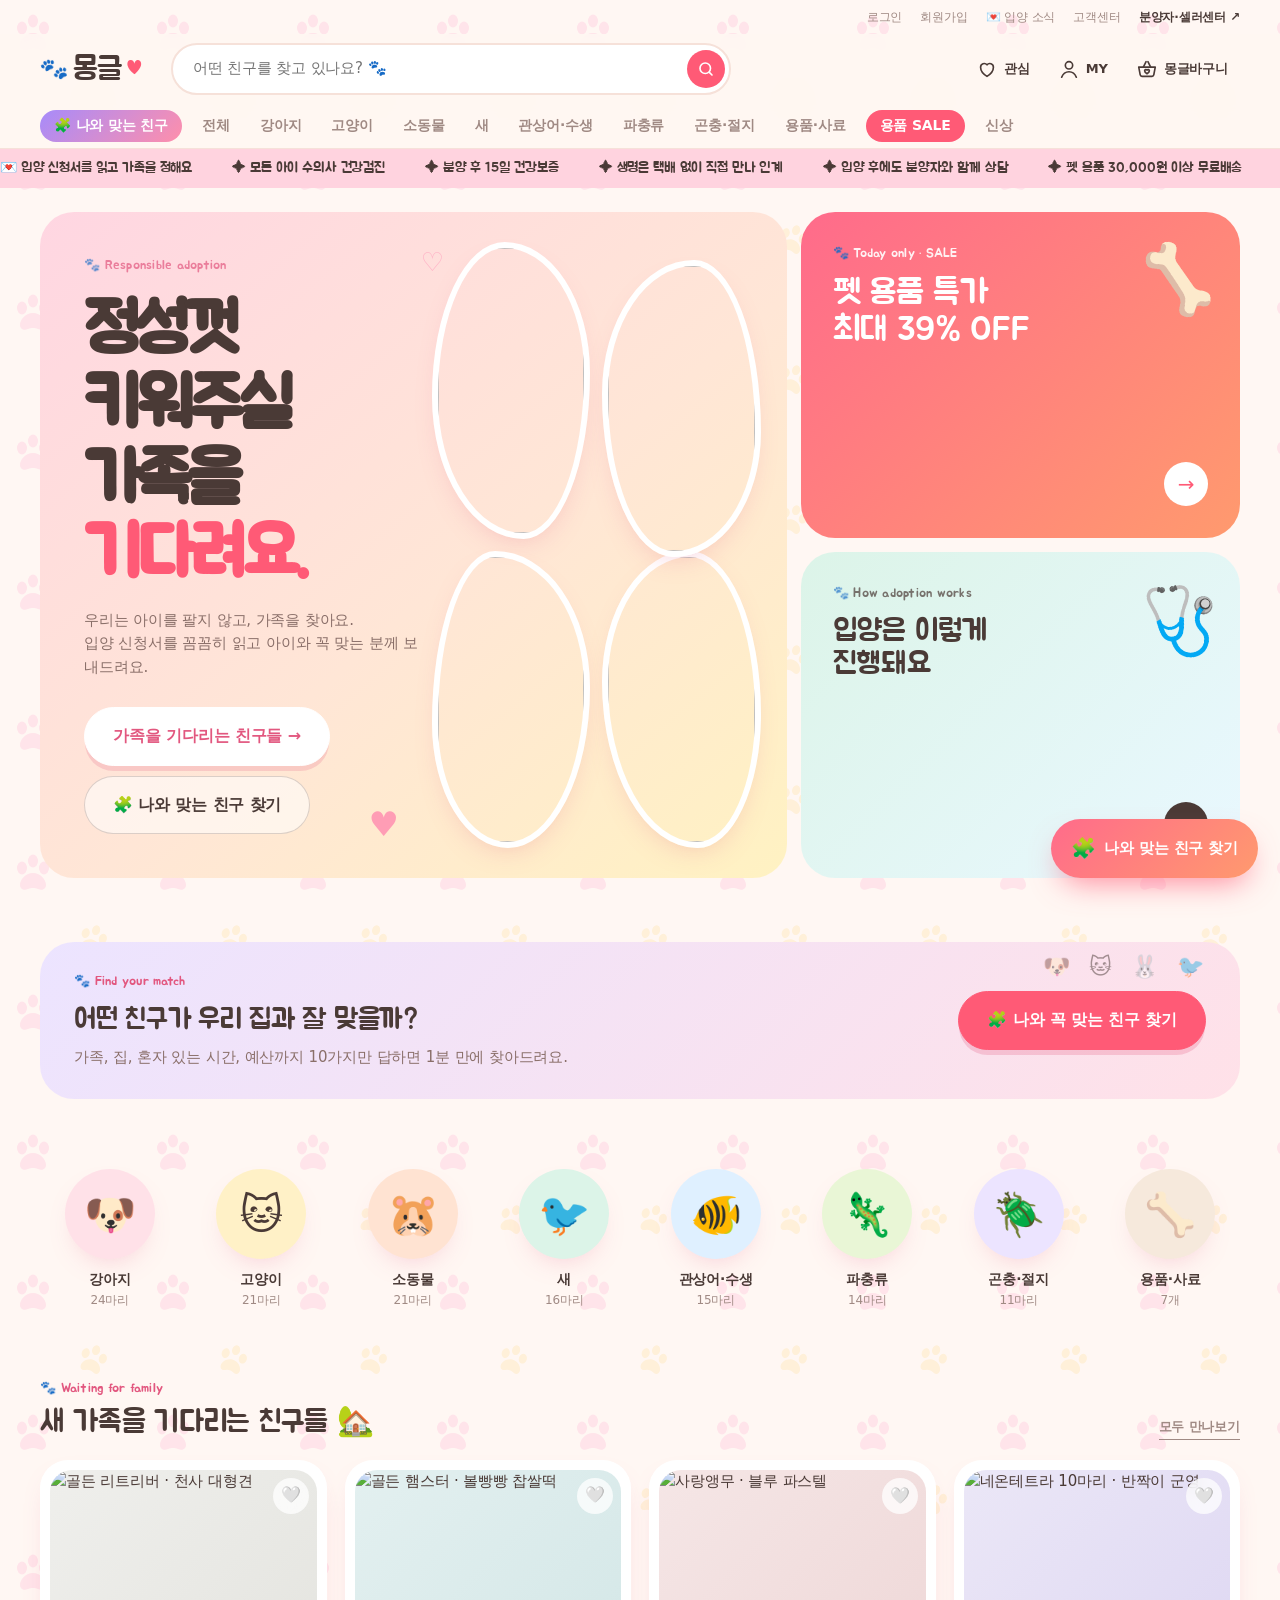
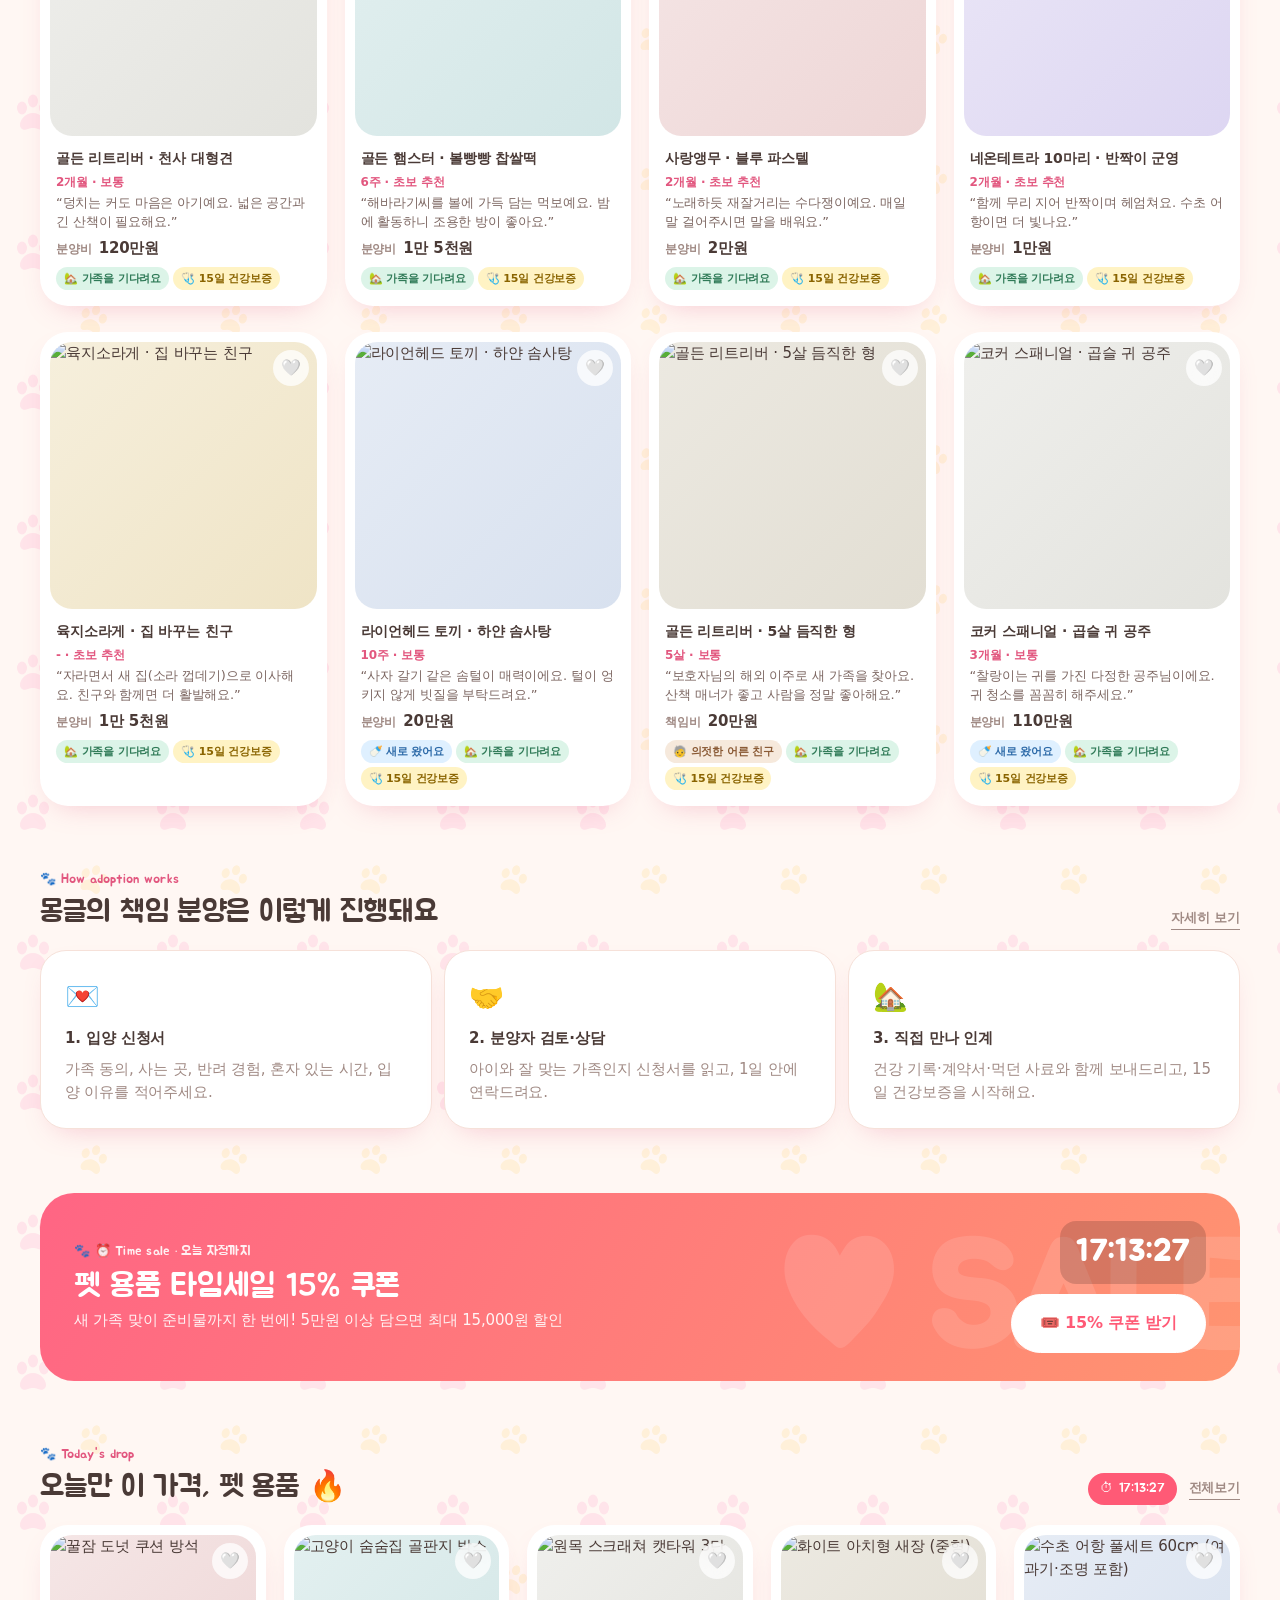
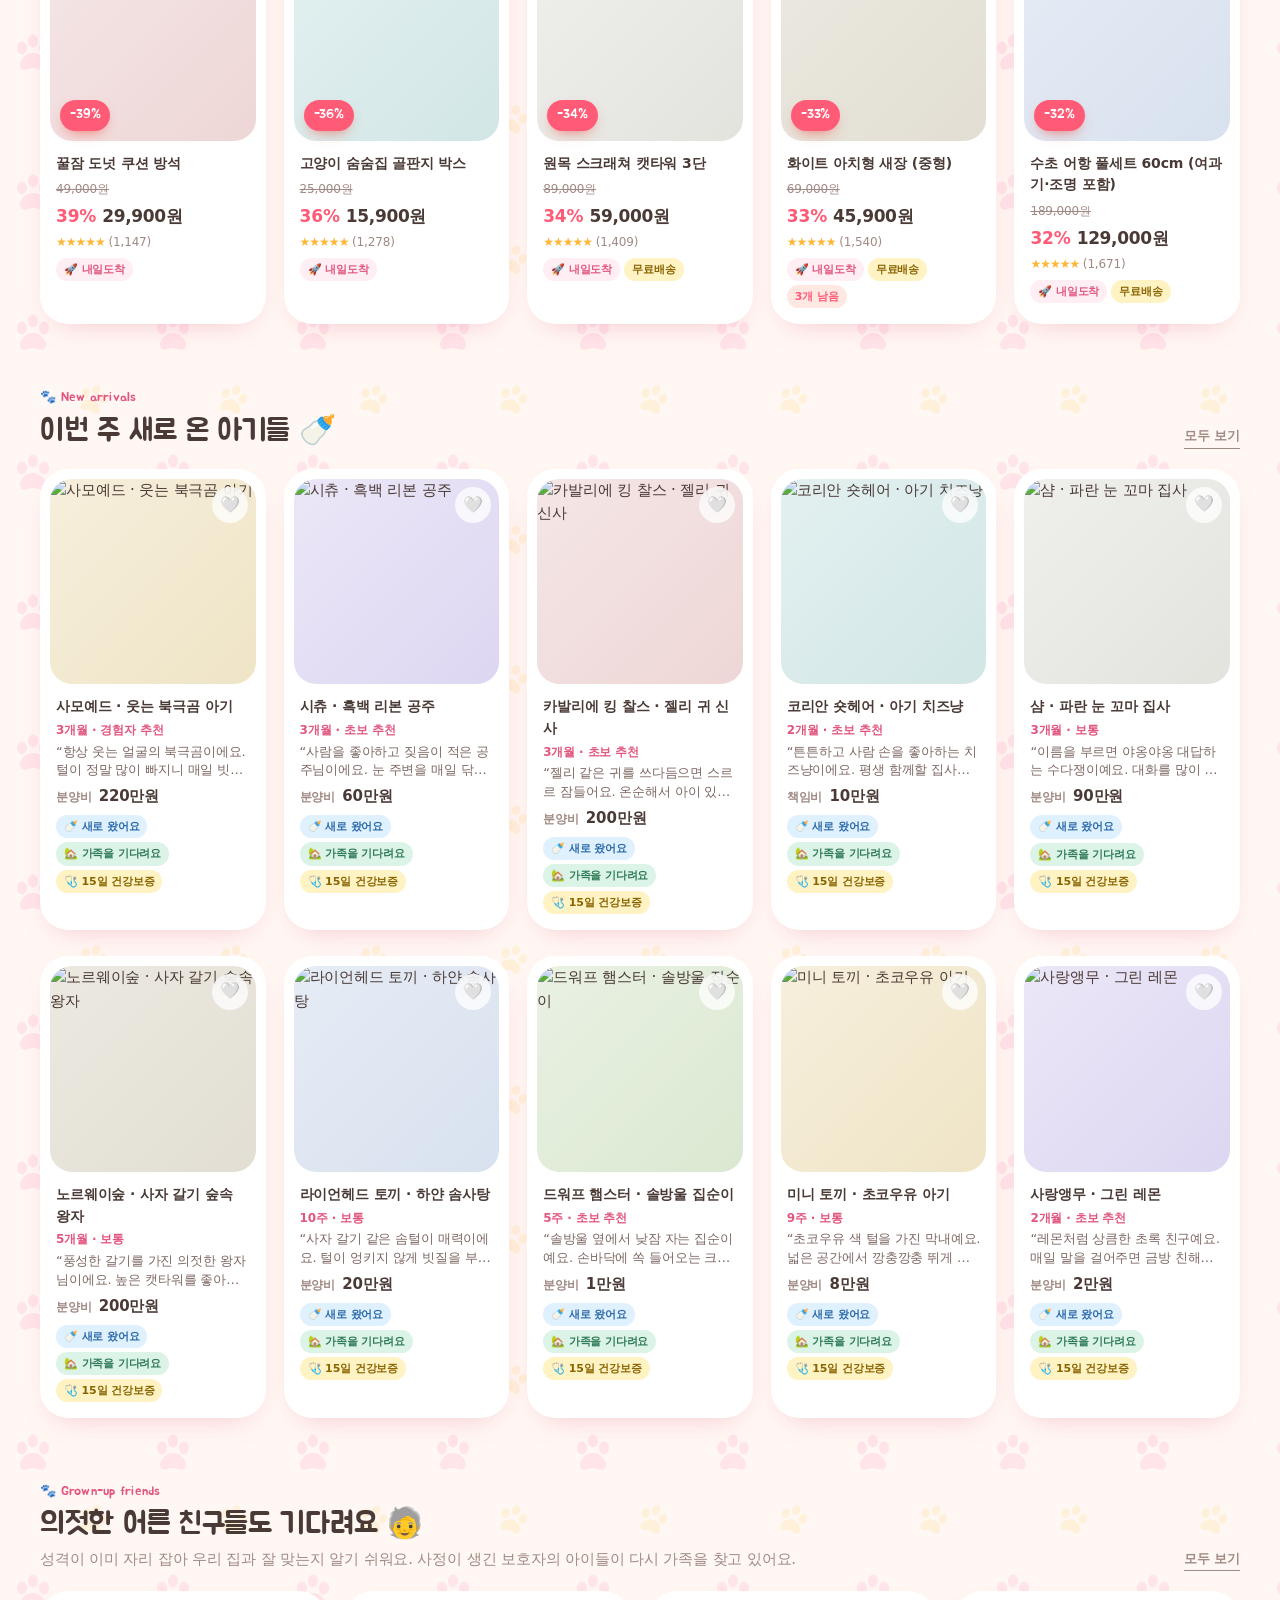
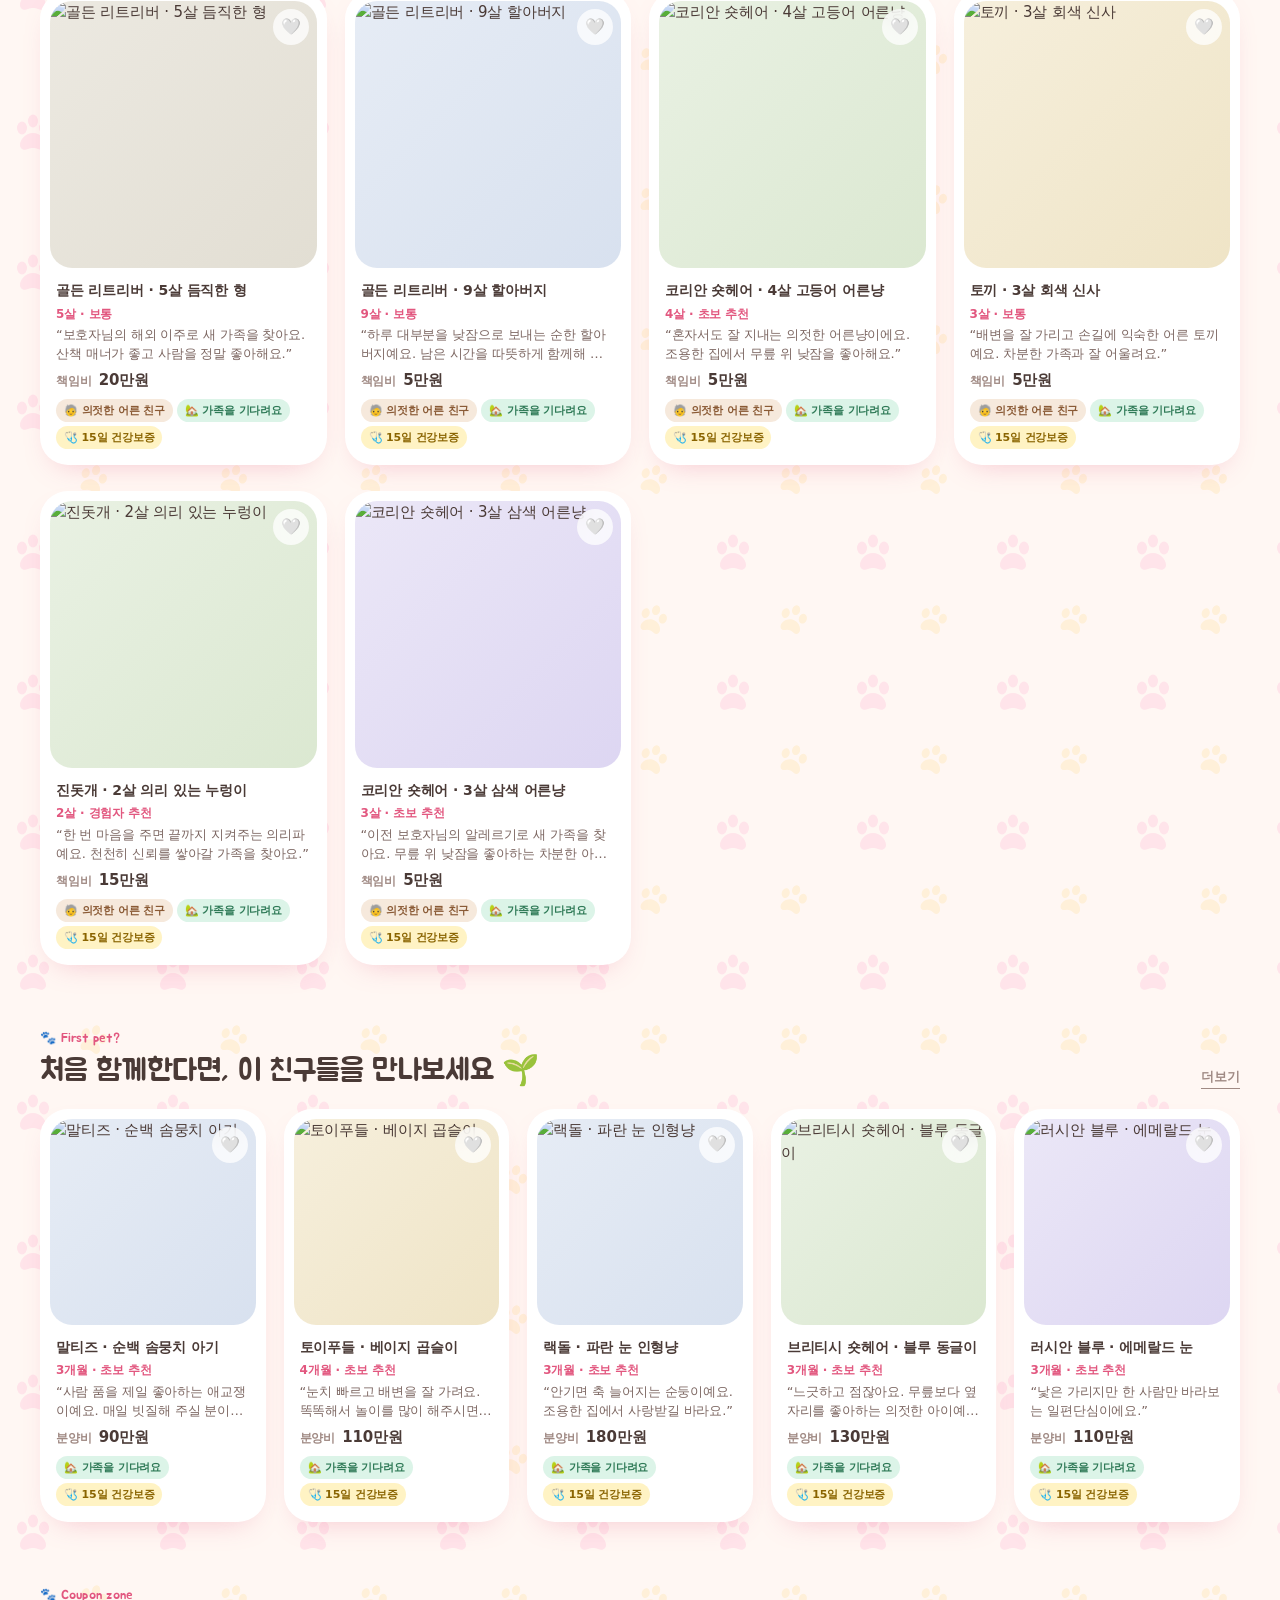
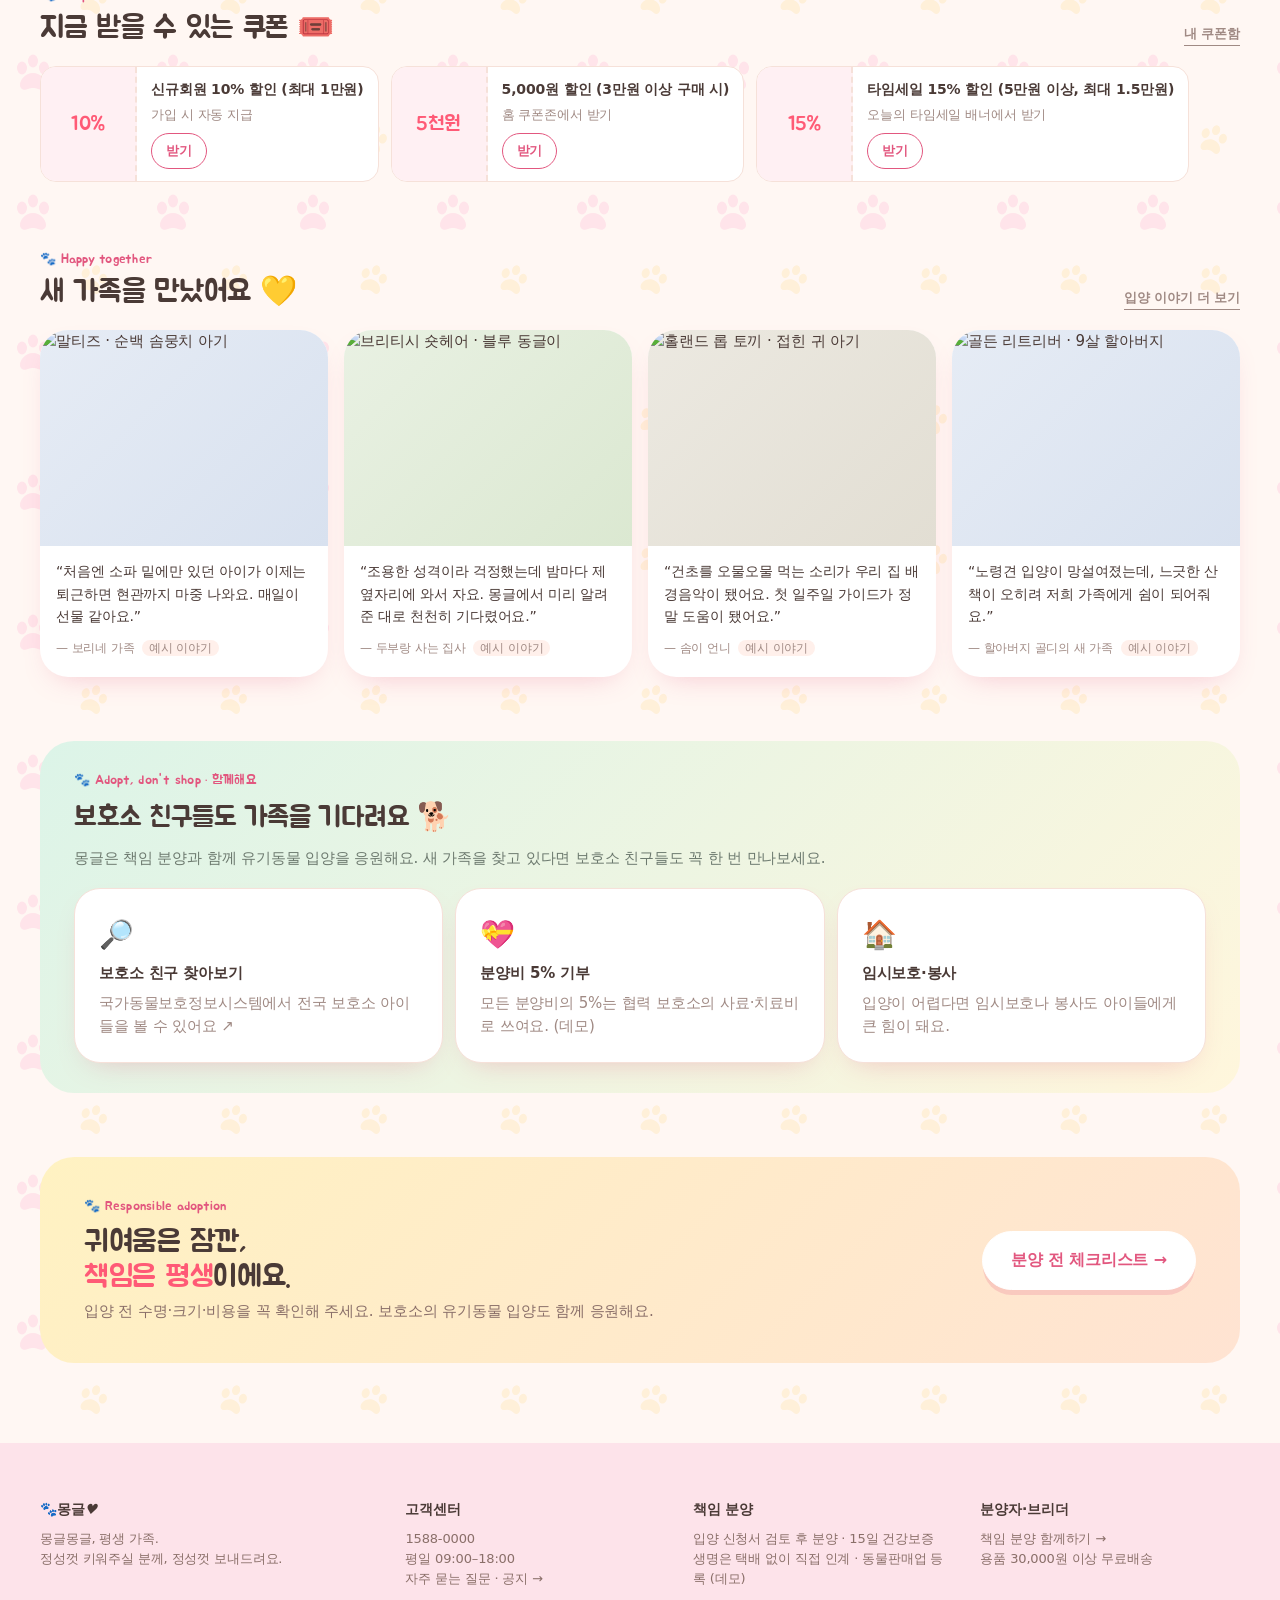
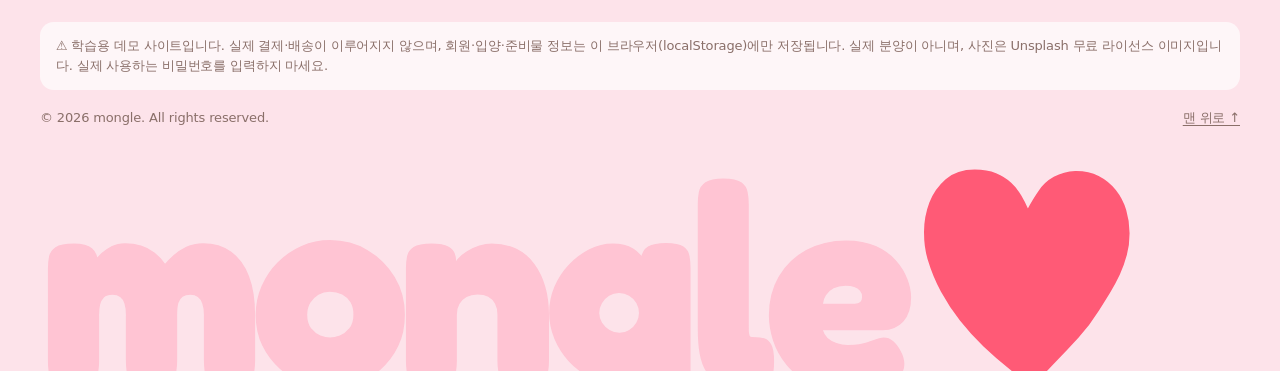
==== index.html @ 53e582a4 "Reprice all pets within realistic market ranges and explain fees - Set every pet's fee inside a typi" ====
<!doctype html>
<html lang="ko">
<head>
  <meta charset="utf-8">
  <meta name="viewport" content="width=device-width, initial-scale=1">
  <title>몽글 — 몽글몽글, 평생 가족</title>
  <meta name="description" content="몽글 — 정성껏 키워주실 가족을 찾는 책임 분양. 건강검진·15일 건강보증, 직접 만나 인계해요.">
  <meta name="theme-color" content="#fff7f3">
  <meta property="og:title" content="몽글 — 몽글몽글, 평생 가족">
  <meta property="og:description" content="건강하게 만나고, 끝까지 책임지는 반려동물 샵.">
  <meta property="og:type" content="website">
  <link rel="icon" href="data:image/svg+xml,%3Csvg xmlns='http://www.w3.org/2000/svg' viewBox='0 0 64 64'%3E%3Crect width='64' height='64' rx='20' fill='%23ffd3df'/%3E%3Cg fill='%23ff5a76'%3E%3Cellipse cx='21' cy='24' rx='5' ry='6.5'/%3E%3Cellipse cx='32' cy='18' rx='5' ry='6.5'/%3E%3Cellipse cx='43' cy='24' rx='5' ry='6.5'/%3E%3Cpath d='M32 30c-9 0-14 8-14 13 0 5 5 6 9 4 2-1 3-1 5-1s3 0 5 1c4 2 9 1 9-4 0-5-5-13-14-13z'/%3E%3C/g%3E%3C/svg%3E">
  <link rel="preconnect" href="https://cdn.jsdelivr.net" crossorigin>
  <link rel="stylesheet" href="https://cdn.jsdelivr.net/gh/orioncactus/pretendard@v1.3.9/dist/web/variable/pretendardvariable-dynamic-subset.min.css">
  <link rel="preconnect" href="https://fonts.googleapis.com">
  <link rel="preconnect" href="https://fonts.gstatic.com" crossorigin>
  <link rel="stylesheet" href="https://fonts.googleapis.com/css2?family=Fredoka:wght@500;600;700&family=Jua&display=swap">
  <link rel="stylesheet" href="css/style.css?v=23">
</head>
<body>
  <div id="header"></div>
  <main class="container" id="app"></main>
  <div id="footer"></div>
  <script src="js/data.js?v=23"></script>
  <script src="js/store.js?v=23"></script>
  <script src="js/auth.js?v=23"></script>
  <script src="js/layout.js?v=23"></script>
  <script src="js/pages/home.js?v=23"></script>
</body>
</html>
---- css/style.css ----
/* =========================================================
   몽글 — 몽글몽글, 평생 가족
   ========================================================= */
:root {
  --bg: #f6f4ef;
  --surface: #ffffff;
  --surface-2: #eeede8;
  --text: #1f2723;
  --muted: #7a807c;
  --line: #e4e2dc;
  --primary: #1f2723;
  --primary-dark: #2f5a43;
  --primary-soft: #eaf2ec;
  --sage: #cfe3d3;
  --lilac: #e3dcff;
  --hot: #f23d2e;
  --hot-soft: #fff0ec;
  --forest: #2f5a43;
  --accent: #2f5bff;
  --danger: #e5383b;
  --success: #12a150;
  --star: #1f2723;
  --radius: 20px;
  --shadow: 0 1px 2px rgba(0, 0, 0, .04);
  --shadow-lg: 0 24px 60px -20px rgba(0, 0, 0, .25);
  --font: "Pretendard Variable", Pretendard, -apple-system, BlinkMacSystemFont, "Apple SD Gothic Neo", "Malgun Gothic", system-ui, sans-serif;
  --display: "Unbounded", "Pretendard Variable", Pretendard, sans-serif;
  --ease: cubic-bezier(.2, .8, .2, 1);
}

* { box-sizing: border-box; }
html, body { margin: 0; padding: 0; }
html { scroll-behavior: smooth; }
body {
  font-family: var(--font);
  color: var(--text);
  background: var(--bg);
  font-size: 15px;
  line-height: 1.55;
  letter-spacing: -0.01em;
  -webkit-font-smoothing: antialiased;
  overflow-x: clip;
}
::selection { background: var(--sage); color: #000; }
a { color: inherit; text-decoration: none; }
button, input, select, textarea { font: inherit; color: inherit; letter-spacing: inherit; }
button { cursor: pointer; }
img { max-width: 100%; display: block; }
:focus-visible { outline: 2px solid var(--text); outline-offset: 3px; border-radius: 6px; }

.container { max-width: 1240px; margin: 0 auto; padding: 0 20px; }
main.container { padding-top: 24px; padding-bottom: 80px; min-height: 60vh; }
.hidden { display: none !important; }
.muted { color: var(--muted); }
.center { text-align: center; }
.skip { position: absolute; left: -999px; top: 0; background: var(--text); color: #fff; padding: 8px 14px; z-index: 999; border-radius: 0 0 10px 0; }
.skip:focus { left: 0; }
.eyebrow { font-family: var(--display); font-size: 11px; font-weight: 600; letter-spacing: .12em; text-transform: uppercase; color: var(--muted); }

/* ---------------- Topbar & Header ---------------- */
.topbar { font-size: 12px; color: var(--muted); }
.topbar .container { display: flex; justify-content: flex-end; gap: 18px; height: 34px; align-items: center; overflow-x: auto; scrollbar-width: none; white-space: nowrap; }
.topbar .container::-webkit-scrollbar { display: none; }
.topbar a:hover, .topbar button:hover { color: var(--text); }
.topbar button { background: none; border: 0; padding: 0; font-size: 12px; color: inherit; }
.topbar strong { color: var(--text); }
.seller-link { color: var(--text) !important; font-weight: 700; }

.header {
  position: sticky; top: 0; z-index: 50;
  background: rgba(245, 244, 240, .78);
  backdrop-filter: saturate(180%) blur(18px); -webkit-backdrop-filter: saturate(180%) blur(18px);
  border-bottom: 1px solid rgba(0, 0, 0, .06);
}
.header-main { display: flex; align-items: center; gap: 28px; height: 70px; }
.logo { font-family: var(--display); font-size: 26px; font-weight: 800; letter-spacing: -0.04em; white-space: nowrap; line-height: 1; }
.logo i { font-style: normal; color: var(--hot); }
.search { flex: 1; max-width: 560px; display: flex; align-items: center; background: var(--surface); border: 1px solid var(--line); border-radius: 999px; position: relative; transition: border-color .2s, box-shadow .2s; }
.search:focus-within { border-color: var(--text); box-shadow: 0 0 0 4px rgba(0, 0, 0, .05); }
.search input { flex: 1; border: 0; padding: 12px 20px; outline: none; min-width: 0; background: transparent; }
.search input::-webkit-search-cancel-button { display: none; }
.search button[type=submit] { border: 0; background: var(--text); color: #fff; width: 38px; height: 38px; border-radius: 50%; margin-right: 4px; display: flex; align-items: center; justify-content: center; flex-shrink: 0; transition: transform .2s var(--ease), background .2s; }
.search button[type=submit]:hover { background: var(--sage); color: #000; transform: rotate(-12deg); }
.header-icons { display: flex; gap: 4px; margin-left: auto; }
.header-icons a { display: flex; align-items: center; gap: 6px; font-size: 13px; font-weight: 600; position: relative; padding: 9px 12px; border-radius: 999px; transition: background .2s; }
.header-icons a:hover { background: var(--surface-2); }
.header-icons svg { width: 22px; height: 22px; }
.badge-count {
  position: absolute; top: 2px; left: 26px; background: var(--sage); color: #000;
  font-size: 10px; font-weight: 800; border-radius: 999px; min-width: 18px; height: 18px;
  display: flex; align-items: center; justify-content: center; padding: 0 5px; border: 2px solid var(--bg);
}
.catnav .container { display: flex; gap: 2px; overflow-x: auto; scrollbar-width: none; }
.catnav .container::-webkit-scrollbar { display: none; }
.catnav a { padding: 11px 14px; white-space: nowrap; font-weight: 600; font-size: 14px; color: var(--muted); position: relative; transition: color .2s; }
.catnav a::after { content: ''; position: absolute; left: 14px; right: 14px; bottom: 0; height: 2px; background: var(--text); transform: scaleX(0); transition: transform .25s var(--ease); }
.catnav a:hover, .catnav a.active { color: var(--text); }
.catnav a.active::after, .catnav a:hover::after { transform: scaleX(1); }
.catnav a.hot { color: #fff; background: var(--hot); border-radius: 999px; margin: 6px 4px; padding: 5px 14px; }
.catnav a.hot::after { display: none; }
.catnav a.hot:hover, .catnav a.hot.active { color: #fff; background: #d42f21; }

/* 검색 자동완성 */
.suggest { position: absolute; top: calc(100% + 8px); left: 0; right: 0; background: var(--surface); border: 1px solid var(--line); border-radius: 18px; box-shadow: var(--shadow-lg); z-index: 60; padding: 8px; max-height: 380px; overflow-y: auto; }
.suggest-head { display: flex; justify-content: space-between; padding: 6px 12px; font-size: 12px; color: var(--muted); }
.suggest-head button, .suggest-item button { border: 0; background: none; color: var(--muted); font-size: 12px; padding: 0 4px; }
.suggest-item { display: flex; justify-content: space-between; align-items: center; padding: 10px 12px; font-size: 14px; cursor: pointer; gap: 10px; border-radius: 10px; }
.suggest-item:hover, .suggest-item.active { background: var(--surface-2); }
.suggest-item b { background: var(--sage); font-weight: 700; }

/* ---------------- Marquee ---------------- */
.marquee { background: #1f2723; color: var(--sage); overflow: hidden; white-space: nowrap; font-family: var(--display); font-size: 12px; font-weight: 600; letter-spacing: .04em; padding: 9px 0; }
.marquee-track { display: inline-flex; gap: 40px; padding-right: 40px; animation: marquee 32s linear infinite; }
.marquee:hover .marquee-track { animation-play-state: paused; }
@keyframes marquee { to { transform: translateX(-50%); } }

/* ---------------- Footer ---------------- */
.footer { background: #1f2723; color: #a3a19b; padding: 56px 0 0; font-size: 13px; overflow: hidden; }
.footer strong { color: #fff; font-size: 14px; display: block; margin-bottom: 8px; }
.footer a:hover { color: var(--sage); }
.footer-cols { display: grid; grid-template-columns: 1.3fr 1fr 1fr 1fr; gap: 28px; }
.footer .notice { margin-top: 32px; padding: 14px 16px; background: #18201c; border-radius: 14px; color: #8c918d; }
.footer-bottom { display: flex; justify-content: space-between; margin-top: 18px; gap: 10px; flex-wrap: wrap; }
.footer .link-btn { color: #a3a19b; }
.wordmark { font-family: var(--display); font-weight: 800; font-size: clamp(90px, 22vw, 300px); line-height: .8; letter-spacing: -0.06em; color: #2a3430; margin: 40px 0 -0.08em; user-select: none; white-space: nowrap; }
.wordmark i { font-style: normal; color: var(--sage); }

/* ---------------- Buttons & forms ---------------- */
.btn {
  display: inline-flex; align-items: center; justify-content: center; gap: 6px;
  padding: 11px 22px; border-radius: 999px; border: 1px solid var(--line); background: var(--surface);
  font-weight: 700; transition: background .2s, border-color .2s, color .2s, transform .15s var(--ease); white-space: nowrap;
}
.btn:hover { border-color: var(--text); }
.btn:active { transform: scale(.97); }
.btn-primary { background: var(--text); border-color: var(--text); color: #fff; }
.btn-primary:hover { background: var(--forest); border-color: var(--forest); color: #fff; }
.btn-outline { border-color: var(--text); color: var(--text); background: transparent; }
.btn-outline:hover { background: var(--text); color: #fff; }
.btn-sage { background: var(--sage); border-color: var(--sage); color: #000; }
.btn-sage:hover { background: #fff; border-color: #fff; }
.btn-lg { padding: 16px 28px; font-size: 16px; }
.btn-sm { padding: 7px 14px; font-size: 13px; }
.btn-block { width: 100%; }
.btn:disabled { opacity: .35; cursor: not-allowed; transform: none; }
.btn-primary:disabled:hover { background: var(--text); color: #fff; border-color: var(--text); }

.field { margin-bottom: 16px; }
.field label { display: block; font-weight: 600; font-size: 13px; margin-bottom: 7px; }
.input, .select, textarea.input {
  width: 100%; padding: 13px 16px; border: 1px solid var(--line); border-radius: 14px; background: var(--surface); outline: none; transition: border-color .2s, box-shadow .2s;
}
.input:focus, .select:focus { border-color: var(--text); box-shadow: 0 0 0 4px rgba(0, 0, 0, .05); }
.input.invalid { border-color: var(--danger); }
.select { appearance: none; background-image: url("data:image/svg+xml,%3Csvg xmlns='http://www.w3.org/2000/svg' width='12' height='8' fill='none'%3E%3Cpath d='M1 1.5l5 5 5-5' stroke='%231f2723' stroke-width='1.6' stroke-linecap='round' stroke-linejoin='round'/%3E%3C/svg%3E"); background-repeat: no-repeat; background-position: right 16px center; padding-right: 40px; }
.error-text { color: var(--danger); font-size: 13px; margin-top: 5px; }
.error-text:empty { margin: 0; }
.success-text { color: var(--success); font-size: 13px; margin-top: 5px; }
.row { display: flex; gap: 10px; }
.row > * { flex: 1; }
.check { display: flex; align-items: center; gap: 9px; cursor: pointer; }
.check input { width: 18px; height: 18px; accent-color: var(--text); flex-shrink: 0; }
.link-btn { background: none; border: 0; padding: 0; color: var(--muted); font-size: 13px; text-decoration: underline; text-underline-offset: 3px; }
.link-btn:hover { color: var(--text); }

.card { background: var(--surface); border-radius: var(--radius); border: 1px solid var(--line); padding: 24px; }
.section { margin-top: 64px; }
.section-head { display: flex; justify-content: space-between; align-items: end; margin-bottom: 20px; gap: 12px; }
.section-head h2 { margin: 4px 0 0; font-size: 28px; font-weight: 800; letter-spacing: -0.04em; line-height: 1.2; }
.section-head a { font-size: 13px; font-weight: 600; color: var(--muted); border-bottom: 1px solid currentColor; padding-bottom: 1px; white-space: nowrap; }
.section-head a:hover { color: var(--text); }
h1.page-title { font-size: 30px; font-weight: 800; letter-spacing: -0.04em; margin: 4px 0 22px; line-height: 1.2; }

/* ---------------- Home: Bento hero ---------------- */
.bento { display: grid; grid-template-columns: 1.7fr 1fr; grid-template-rows: 1fr 1fr; gap: 14px; min-height: 480px; }
.bento > * { border-radius: 28px; padding: 32px; position: relative; overflow: hidden; display: flex; flex-direction: column; justify-content: space-between; transition: transform .35s var(--ease); }
.bento > a:hover { transform: translateY(-4px); }
.bento-main { grid-row: span 2; background: #1f2723; color: #fff; padding: 44px; }
.bento-main h1 { font-size: clamp(40px, 5.4vw, 74px); line-height: 1.02; letter-spacing: -0.055em; font-weight: 800; margin: 18px 0 0; position: relative; z-index: 1; }
.bento-main h1 mark { background: none; color: var(--sage); }
.bento-main p { color: #a3a19b; margin: 16px 0 28px; max-width: 360px; position: relative; z-index: 1; }
.bento-main .eyebrow { color: var(--sage); position: relative; z-index: 1; }
.bento-main .cta { display: flex; gap: 10px; flex-wrap: wrap; position: relative; z-index: 1; }
.bento-main .btn-outline { color: #fff; border-color: #444; }
.bento-main .btn-outline:hover { background: #fff; color: #000; border-color: #fff; }
.floaters { position: absolute; right: 30px; top: 40px; bottom: 40px; width: 42%; pointer-events: none; }
.floaters span { position: absolute; font-size: 74px; filter: drop-shadow(0 18px 30px rgba(0,0,0,.5)); animation: float 6s ease-in-out infinite; }
.floaters span:nth-child(1) { top: 2%; right: 8%; font-size: 96px; }
.floaters span:nth-child(2) { top: 38%; right: 46%; animation-delay: -2s; }
.floaters span:nth-child(3) { bottom: 4%; right: 6%; font-size: 84px; animation-delay: -4s; }
.floaters span:nth-child(4) { top: 8%; right: 60%; font-size: 48px; animation-delay: -1s; opacity: .8; }
@keyframes float { 0%, 100% { transform: translateY(0) rotate(-4deg); } 50% { transform: translateY(-16px) rotate(4deg); } }
.bento-sale { background: var(--hot); color: #fff; }
.bento-sale h3 { font-size: 34px !important; }
.bento-sale .arrow { background: #fff !important; color: var(--hot) !important; }
.bento-sale .eyebrow { opacity: .9 !important; }
.bento-lilac { background: var(--sage); color: #1f2723; }
.bento h3 { font-size: 30px; line-height: 1.1; letter-spacing: -0.045em; margin: 10px 0 0; font-weight: 800; }
.bento .eyebrow { color: inherit; opacity: .7; }
.bento .arrow { width: 44px; height: 44px; border-radius: 50%; background: #000; color: #fff; display: flex; align-items: center; justify-content: center; font-size: 20px; align-self: flex-end; transition: transform .3s var(--ease); }
.bento > a:hover .arrow { transform: rotate(-45deg); }
.bento .big-emoji { position: absolute; right: 22px; top: 18px; font-size: 64px; transform: rotate(10deg); }

/* Category chips */
.cat-grid { display: grid; grid-template-columns: repeat(6, 1fr); gap: 12px; }
.cat-item { text-align: center; padding: 6px 0; }
.cat-item .ico { width: 84px; height: 84px; margin: 0 auto; border-radius: 50%; background: var(--surface); border: 1px solid var(--line); display: flex; align-items: center; justify-content: center; font-size: 38px; transition: transform .3s var(--ease), background .3s; }
.cat-item:hover .ico { transform: translateY(-4px) rotate(-6deg); background: var(--sage); border-color: var(--sage); }
.cat-item div { font-weight: 600; font-size: 14px; margin-top: 10px; }

.countdown { font-family: var(--display); font-size: 13px; font-weight: 600; background: var(--hot); color: #fff; padding: 6px 12px; border-radius: 999px; display: inline-flex; gap: 6px; align-items: center; font-variant-numeric: tabular-nums; white-space: nowrap; }

/* Seller CTA */
.cta-band { background: #1f2723; color: #fff; border-radius: 28px; padding: 40px 44px; display: flex; justify-content: space-between; align-items: center; gap: 20px; flex-wrap: wrap; position: relative; overflow: hidden; }
.cta-band h3 { font-size: 30px; letter-spacing: -0.045em; line-height: 1.15; margin: 8px 0 6px; }
.cta-band h3 mark { background: none; color: var(--sage); }
.cta-band p { margin: 0; color: #a3a19b; }
.cta-band .eyebrow { color: var(--sage); }

/* ---------------- Product card ---------------- */
.grid { display: grid; grid-template-columns: repeat(4, 1fr); gap: 28px 16px; }
.grid.cols-5 { grid-template-columns: repeat(5, 1fr); }
.pcard { display: flex; flex-direction: column; position: relative; }
.thumb { aspect-ratio: 1 / 1; display: flex; align-items: center; justify-content: center; position: relative; overflow: hidden; border-radius: 18px; }
.thumb .emoji { font-size: 76px; filter: drop-shadow(0 14px 18px rgba(0,0,0,.14)); transition: transform .5s var(--ease); }
.thumb img { width: 100%; height: 100%; object-fit: cover; transition: transform .6s var(--ease); }
.pcard:hover .thumb .emoji { transform: scale(1.12) rotate(-5deg); }
.pcard:hover .thumb img { transform: scale(1.06); }
.thumb.lg { border-radius: 28px; }
.thumb.lg .emoji { font-size: 200px; }
.thumb.sm { border-radius: 12px; }
.thumb.sm .emoji { font-size: 34px; }
.pcard .info { padding: 12px 2px 0; display: flex; flex-direction: column; gap: 3px; flex: 1; }
.pcard .name { font-size: 14px; color: #3a3935; display: -webkit-box; -webkit-line-clamp: 2; -webkit-box-orient: vertical; overflow: hidden; min-height: 43px; }
.price-line { display: flex; align-items: baseline; gap: 6px; flex-wrap: wrap; }
.discount { color: var(--hot); font-weight: 800; }
.price { font-weight: 800; font-size: 17px; letter-spacing: -0.02em; }
.origin { color: var(--muted); text-decoration: line-through; font-size: 12px; }
.origin-space { height: 18px; }
.rating { font-size: 12px; color: var(--muted); }
.rating .stars { color: var(--star); letter-spacing: -1px; }
.tags { display: flex; gap: 4px; flex-wrap: wrap; margin-top: 4px; }
.tag { font-size: 11px; font-weight: 700; padding: 3px 8px; border-radius: 999px; background: var(--surface-2); color: #3a3935; }
.tag-fast { background: #1f2723; color: var(--sage); }
.tag-free { background: var(--surface-2); color: #3a3935; }
.tag-low { background: #ffe7e2; color: var(--hot); }
.tag-seller { background: var(--lilac); color: #3b2c8f; }
.seller-name { font-size: 12px; color: var(--muted); }
.wish-btn {
  position: absolute; top: 10px; right: 10px; z-index: 2; width: 36px; height: 36px; border-radius: 50%;
  border: 0; background: rgba(255,255,255,.75); backdrop-filter: blur(8px); -webkit-backdrop-filter: blur(8px); font-size: 16px;
  transition: transform .2s var(--ease); display: flex; align-items: center; justify-content: center;
}
.wish-btn:hover { transform: scale(1.12); }
.rank { position: absolute; top: 10px; left: 10px; z-index: 2; font-family: var(--display); font-weight: 800; font-size: 15px; width: 34px; height: 34px; border-radius: 10px; background: #1f2723; color: #fff; display: flex; align-items: center; justify-content: center; }
.rank.top { background: var(--hot); color: #fff; }
.soldout-cover { position: absolute; inset: 0; background: rgba(14, 14, 14, .5); color: #fff; font-weight: 800; font-size: 15px; display: flex; align-items: center; justify-content: center; letter-spacing: .02em; }
.thumb.sm .soldout-cover { font-size: 10px; }
.pcard.is-soldout .price { color: var(--muted); }
.cart-item.is-soldout .thumb { filter: grayscale(1); }

/* ---------------- Product list ---------------- */
.list-layout { display: grid; grid-template-columns: 230px 1fr; gap: 32px; align-items: start; }
.filters { position: sticky; top: 130px; padding: 20px; }
.filters summary { display: none; font-weight: 700; cursor: pointer; }
.filters h3 { font-size: 13px; margin: 0 0 10px; }
.filters .group { padding: 16px 0; border-bottom: 1px solid var(--line); }
.filters .group:first-of-type { padding-top: 0; }
.filters .group:last-child { border-bottom: 0; padding-bottom: 0; }
.filters a.cat { display: block; padding: 6px 10px; margin: 0 -10px; font-size: 14px; border-radius: 10px; color: #3a3935; }
.filters a.cat:hover { background: var(--surface-2); }
.filters a.cat.active { background: var(--text); color: #fff; font-weight: 700; }
.toolbar { display: flex; justify-content: space-between; align-items: center; margin-bottom: 18px; gap: 10px; flex-wrap: wrap; }
.sort-tabs { display: flex; gap: 4px; flex-wrap: wrap; }
.sort-tabs button { border: 1px solid transparent; background: none; padding: 7px 13px; font-size: 13px; font-weight: 600; color: var(--muted); border-radius: 999px; transition: all .2s; }
.sort-tabs button:hover { color: var(--text); }
.sort-tabs button.active { color: #fff; background: var(--text); }
.empty { text-align: center; padding: 64px 20px; color: var(--muted); }
.empty .ico { font-size: 54px; margin-bottom: 6px; }
.load-more { display: flex; margin: 36px auto 0; min-width: 240px; }

/* ---------------- Product detail ---------------- */
.detail { display: grid; grid-template-columns: 1.05fr 1fr; gap: 48px; }
.detail > div:first-child { position: sticky; top: 130px; align-self: start; }
.breadcrumb { font-size: 13px; color: var(--muted); margin-bottom: 16px; }
.breadcrumb a:hover { color: var(--text); }
.detail h1 { font-size: 30px; font-weight: 800; letter-spacing: -0.045em; margin: 12px 0 10px; line-height: 1.25; }
.detail .price { font-size: 34px; }
.detail .discount { font-size: 28px; }
.ship-box { background: var(--surface); border: 1px solid var(--line); border-radius: 18px; margin: 22px 0; padding: 18px 20px; font-size: 14px; display: grid; grid-template-columns: 70px 1fr; gap: 8px 12px; }
.ship-box dt { color: var(--muted); }
.ship-box dd { margin: 0; }
.qty { display: inline-flex; align-items: center; border: 1px solid var(--line); border-radius: 999px; overflow: hidden; background: var(--surface); }
.qty button { border: 0; background: transparent; width: 38px; height: 38px; font-size: 17px; }
.qty button:hover { background: var(--surface-2); }
.qty input { width: 40px; border: 0; text-align: center; outline: none; font-weight: 700; background: transparent; }
.total-line { display: flex; justify-content: space-between; align-items: baseline; margin: 22px 0; padding-top: 18px; border-top: 1px dashed var(--line); }
.total-line strong { font-size: 28px; letter-spacing: -0.03em; }
.actions { display: grid; grid-template-columns: 56px 1fr 1fr; gap: 8px; }
.actions .btn { padding-left: 10px; padding-right: 10px; }
.tabs { display: flex; margin-top: 64px; position: sticky; top: 112px; background: rgba(245, 244, 240, .85); backdrop-filter: blur(14px); -webkit-backdrop-filter: blur(14px); z-index: 5; border-bottom: 1px solid var(--line); }
.tabs button { flex: 1; border: 0; background: none; padding: 16px 6px; font-weight: 700; color: var(--muted); position: relative; }
.tabs button.active { color: var(--text); }
.tabs button.active::after { content: ''; position: absolute; left: 20%; right: 20%; bottom: -1px; height: 2px; background: var(--text); }
.tab-panel { padding: 28px 0; }
.review { padding: 18px 0; border-bottom: 1px solid var(--line); }
.review:last-child { border-bottom: 0; }
.review .meta { font-size: 12px; color: var(--muted); }
.review-summary { display: flex; gap: 36px; align-items: center; margin-bottom: 16px; padding-bottom: 20px; border-bottom: 1px solid var(--line); }
.review-summary .big { font-family: var(--display); font-size: 52px; font-weight: 700; line-height: 1; letter-spacing: -0.04em; }
.bar { display: flex; align-items: center; gap: 10px; font-size: 12px; margin: 3px 0; }
.bar .track { width: 200px; height: 6px; background: var(--surface-2); border-radius: 3px; overflow: hidden; }
.bar .fill { height: 100%; background: var(--text); border-radius: 3px; }
.qna { padding: 16px 0; border-bottom: 1px solid var(--line); }
.qna .a { background: var(--bg); border-radius: 14px; padding: 12px 14px; margin-top: 10px; font-size: 14px; }

/* ---------------- Cart & checkout ---------------- */
.cart-layout { display: grid; grid-template-columns: 1fr 360px; gap: 24px; align-items: start; }
.cart-head { display: flex; justify-content: space-between; align-items: center; padding-bottom: 14px; border-bottom: 1px solid var(--line); flex-wrap: wrap; gap: 8px; }
.cart-item { display: grid; grid-template-columns: 22px 96px 1fr auto; gap: 16px; padding: 18px 0; border-bottom: 1px solid var(--line); align-items: center; }
.cart-item:last-child { border-bottom: 0; }
.cart-item .thumb { width: 96px; }
.cart-item .thumb .emoji { font-size: 42px; }
.cart-item .opt { font-size: 13px; color: var(--muted); }
.cart-item .right { text-align: right; display: flex; flex-direction: column; gap: 8px; align-items: flex-end; }
.summary { position: sticky; top: 130px; }
.summary h3 { margin: 0 0 16px; font-size: 18px; letter-spacing: -0.03em; }
.sum-row { display: flex; justify-content: space-between; padding: 6px 0; font-size: 14px; }
.sum-row span:first-child { color: var(--muted); }
.sum-row.total { border-top: 1px solid var(--line); margin-top: 10px; padding-top: 16px; font-size: 15px; font-weight: 800; align-items: baseline; }
.sum-row.total span:first-child { color: var(--text); }
.sum-row.total span:last-child { font-size: 26px; letter-spacing: -0.03em; }
.free-hint { font-size: 13px; background: var(--primary-soft); color: var(--primary-dark); padding: 10px 14px; border-radius: 12px; margin: 10px 0; }
.co-section { margin-bottom: 14px; }
.co-section h2 { font-size: 18px; margin: 0 0 16px; letter-spacing: -0.03em; }
.co-item { display: grid; grid-template-columns: 60px 1fr auto; gap: 14px; align-items: center; padding: 12px 0; border-bottom: 1px solid var(--line); }
.co-item:last-child { border-bottom: 0; }
.co-item .thumb { width: 60px; }
.co-item .thumb .emoji { font-size: 28px; }
.pay-methods { display: grid; grid-template-columns: repeat(4, 1fr); gap: 8px; }
.pay-methods label { border: 1px solid var(--line); border-radius: 16px; padding: 14px 6px; text-align: center; cursor: pointer; font-weight: 600; font-size: 13px; transition: all .2s; position: relative; }
.pay-methods label:hover { border-color: var(--text); }
.pay-methods input { position: absolute; opacity: 0; pointer-events: none; }
.pay-methods label:has(input:checked) { border-color: var(--text); background: var(--text); color: #fff; }
.pay-methods label:has(input:focus-visible) { outline: 2px solid var(--text); outline-offset: 2px; }
.demo-note { font-size: 13px; color: var(--muted); background: var(--bg); padding: 12px 14px; border-radius: 12px; margin-top: 12px; }
.coupon-row, .point-row { display: flex; gap: 8px; align-items: center; }
.coupon-row .input, .point-row .input { flex: 1; }

/* ---------------- Auth ---------------- */
.auth-box { max-width: 440px; margin: 24px auto; }
.auth-box > .logo { text-align: center; display: block; margin-bottom: 26px; font-size: 40px; }
.auth-links { display: flex; justify-content: center; gap: 14px; margin-top: 18px; font-size: 14px; color: var(--muted); }
.auth-links a { color: var(--text); font-weight: 700; border-bottom: 1px solid currentColor; }
.terms { border: 1px solid var(--line); border-radius: 16px; padding: 14px 16px; display: flex; flex-direction: column; gap: 9px; font-size: 14px; }
.terms .all { font-weight: 700; padding-bottom: 10px; border-bottom: 1px solid var(--line); }

/* ---------------- Complete / mypage / seller ---------------- */
.complete { max-width: 640px; margin: 0 auto; text-align: center; }
.complete .ico { font-size: 72px; animation: float 3s ease-in-out infinite; }
.complete h1 { font-size: 32px; letter-spacing: -0.045em; }
.complete .card { text-align: left; margin-top: 16px; }
.my-layout { display: grid; grid-template-columns: 230px 1fr; gap: 24px; align-items: start; }
.my-menu { padding: 18px; }
.my-menu .profile { padding: 4px 4px 16px; border-bottom: 1px solid var(--line); margin-bottom: 8px; }
.my-menu .profile strong { font-size: 19px; letter-spacing: -0.03em; }
.my-menu button { display: flex; align-items: center; gap: 4px; width: 100%; text-align: left; border: 0; background: none; padding: 10px 12px; font-size: 14px; font-weight: 600; border-radius: 12px; color: #3a3935; }
.my-menu button:hover { background: var(--surface-2); }
.my-menu button.active { background: var(--text); color: #fff; }
.my-menu .badge-count { position: static; border: 0; margin-left: auto; display: inline-flex !important; }
.my-menu hr { border: 0; border-top: 1px solid var(--line); margin: 10px 0; }
.order { border: 1px solid var(--line); border-radius: 18px; padding: 18px 20px; margin-bottom: 14px; background: var(--surface); }
.order-head { display: flex; justify-content: space-between; align-items: center; margin-bottom: 8px; flex-wrap: wrap; gap: 8px; }
.status { font-size: 11px; font-weight: 700; padding: 4px 10px; border-radius: 999px; background: var(--surface-2); white-space: nowrap; display: inline-block; }
.status.s-결제완료 { background: #e3e9ff; color: var(--accent); }
.status.s-배송준비중 { background: #fff3cf; color: #9a6700; }
.status.s-배송중 { background: var(--lilac); color: #3b2c8f; }
.status.s-배송완료 { background: var(--sage); color: #000; }
.status.s-구매확정 { background: #1f2723; color: #fff; }
.status.s-주문취소 { background: #ffe7e2; color: var(--danger); }
.item-actions { display: flex; gap: 6px; flex-wrap: wrap; justify-content: flex-end; margin-top: 6px; }
.info-table { width: 100%; border-collapse: collapse; font-size: 14px; }
.info-table th { text-align: left; width: 120px; color: var(--muted); font-weight: 500; padding: 9px 0; vertical-align: top; }
.info-table td { padding: 9px 0; }
.timeline { display: flex; justify-content: space-between; margin: 10px 0 4px; position: relative; }
.timeline::before { content: ''; position: absolute; top: 14px; left: 10%; right: 10%; height: 2px; background: var(--line); }
.timeline .step { flex: 1; text-align: center; font-size: 12px; color: var(--muted); position: relative; }
.timeline .dot { width: 30px; height: 30px; border-radius: 50%; background: var(--surface-2); margin: 0 auto 8px; display: flex; align-items: center; justify-content: center; color: var(--muted); font-size: 12px; font-weight: 800; border: 4px solid var(--surface); }
.timeline .step.done .dot { background: var(--text); color: var(--sage); }
.timeline .step.done { color: var(--text); font-weight: 700; }

.seller-top { background: #1f2723; color: #fff; border-radius: 28px; padding: 30px 32px; margin-bottom: 20px; position: relative; overflow: hidden; }
.seller-top::after { content: ''; position: absolute; width: 150px; height: 150px; border-radius: 50%; background: var(--sage); right: -50px; top: -70px; }
.seller-top h1 { margin: 6px 0 4px; font-size: 26px; letter-spacing: -0.045em; position: relative; z-index: 1; }
.seller-top > div { color: #a3a19b; position: relative; z-index: 1; }
.seller-top .eyebrow { color: var(--sage); position: relative; z-index: 1; }
.stats { display: grid; grid-template-columns: repeat(4, 1fr); gap: 12px; margin-bottom: 20px; }
.stat { background: var(--bg); border-radius: 18px; padding: 18px; }
.stat .label { font-size: 12px; color: var(--muted); font-weight: 600; }
.stat .value { font-size: 24px; font-weight: 800; margin-top: 6px; letter-spacing: -0.03em; }
.table-wrap { overflow-x: auto; }
.table { width: 100%; border-collapse: collapse; font-size: 14px; min-width: 640px; }
.table th { text-align: left; padding: 10px; font-weight: 600; color: var(--muted); white-space: nowrap; font-size: 12px; border-bottom: 1px solid var(--line); }
.table td { padding: 12px 10px; border-bottom: 1px solid var(--line); vertical-align: middle; }
.table .thumb { width: 52px; }
.table .thumb .emoji { font-size: 24px; }
.img-preview { width: 150px; border-radius: 14px; }
.form-grid { display: grid; grid-template-columns: 1fr 1fr; gap: 0 16px; }
.form-grid .full { grid-column: 1 / -1; }
.chip { display: inline-block; font-size: 11px; font-weight: 700; padding: 3px 9px; border-radius: 999px; background: var(--surface-2); }
.chip.on { background: var(--sage); color: #000; }
.chip.off { background: #ffe7e2; color: var(--danger); }

/* ---------------- Toast & modal ---------------- */
.toast {
  position: fixed; left: 50%; bottom: 28px; transform: translate(-50%, 20px) scale(.96); background: #1f2723; color: #fff;
  padding: 13px 22px; border-radius: 999px; font-size: 14px; font-weight: 500; opacity: 0; transition: all .3s var(--ease); z-index: 1000; pointer-events: none;
  width: max-content; max-width: calc(100vw - 32px); text-align: center; box-shadow: var(--shadow-lg);
}
.toast.show { opacity: 1; transform: translate(-50%, 0) scale(1); }
.toast a { color: var(--sage); font-weight: 700; margin-left: 8px; pointer-events: auto; }
.modal-wrap { position: fixed; inset: 0; background: rgba(14,14,14,.4); backdrop-filter: blur(6px); -webkit-backdrop-filter: blur(6px); z-index: 900; display: flex; align-items: center; justify-content: center; padding: 16px; animation: fade .2s ease; }
.modal { background: var(--surface); border-radius: 26px; padding: 26px; width: 100%; max-width: 460px; max-height: 90vh; overflow-y: auto; box-shadow: var(--shadow-lg); animation: pop .3s var(--ease); }
.modal h3 { margin: 0 0 16px; font-size: 20px; letter-spacing: -0.03em; }
.modal-actions { display: flex; gap: 8px; justify-content: flex-end; margin-top: 20px; }
@keyframes fade { from { opacity: 0; } }
@keyframes pop { from { transform: translateY(14px) scale(.97); opacity: 0; } }
.star-input { display: flex; gap: 4px; font-size: 34px; }
.star-input button { border: 0; background: none; color: #d9d7d0; padding: 0; line-height: 1; transition: transform .15s; }
.star-input button:hover { transform: scale(1.15); }
.star-input button.on { color: var(--text); }

/* 등장 애니메이션 */
.reveal { animation: rise .7s var(--ease) both; }
@keyframes rise { from { opacity: 0; transform: translateY(18px); } }
/* ---------------- v4: 세일 강조 · 쿠폰 · 알림 · 배송지 · 반품 · 고객센터 ---------------- */
.thumb-wrap { position: relative; }
.sale-badge { position: absolute; left: 10px; bottom: 10px; z-index: 2; background: var(--hot); color: #fff; font-family: var(--display); font-weight: 700; font-size: 13px; padding: 5px 10px; border-radius: 10px; letter-spacing: -0.02em; box-shadow: 0 6px 14px -6px rgba(242, 61, 46, .7); }
.pcard .discount { font-size: 17px; }

.timedeal { background: var(--hot); color: #fff; border-radius: 28px; padding: 28px 34px; display: grid; grid-template-columns: 1fr auto; gap: 18px 28px; align-items: center; position: relative; overflow: hidden; }
.timedeal::before { content: 'SALE'; position: absolute; right: -10px; bottom: -40px; font-family: var(--display); font-weight: 800; font-size: 150px; letter-spacing: -0.06em; color: rgba(255, 255, 255, .12); pointer-events: none; }
.timedeal .eyebrow { color: #fff; opacity: .9; }
.timedeal h2 { margin: 6px 0 4px; font-size: 32px; font-weight: 800; letter-spacing: -0.045em; line-height: 1.15; }
.timedeal p { margin: 0; opacity: .92; }
.timedeal .td-right { display: flex; flex-direction: column; gap: 10px; align-items: flex-end; position: relative; z-index: 1; }
.timedeal .td-clock { font-family: var(--display); font-size: 30px; font-weight: 700; font-variant-numeric: tabular-nums; background: rgba(0, 0, 0, .16); padding: 8px 16px; border-radius: 16px; letter-spacing: .02em; }
.btn-white { background: #fff; border-color: #fff; color: var(--hot); }
.btn-white:hover { background: #1f2723; border-color: #1f2723; color: #fff; }
.timedeal .btn-white:disabled, .timedeal .btn-white:disabled:hover { opacity: 1; background: rgba(0, 0, 0, .18); border-color: transparent; color: #fff; }

.coupon-strip { display: flex; gap: 12px; overflow-x: auto; padding-bottom: 4px; scrollbar-width: thin; }
.coupon { flex: 0 0 auto; min-width: 230px; display: flex; border-radius: 16px; background: var(--surface); border: 1px solid var(--line); overflow: hidden; }
.coupon .c-val { background: var(--hot-soft); color: var(--hot); font-family: var(--display); font-weight: 800; font-size: 20px; padding: 16px; display: flex; align-items: center; justify-content: center; min-width: 96px; border-right: 2px dashed var(--line); letter-spacing: -0.03em; }
.coupon .c-body { padding: 12px 14px; display: flex; flex-direction: column; gap: 4px; justify-content: center; font-size: 13px; flex: 1; }
.coupon .c-body strong { font-size: 14px; }
.coupon.used { opacity: .45; }
.coupon-list { display: grid; grid-template-columns: repeat(auto-fill, minmax(260px, 1fr)); gap: 12px; }

.noti-wrap { position: relative; }
.noti-panel { position: absolute; right: 0; top: calc(100% + 8px); width: 340px; max-width: calc(100vw - 32px); background: var(--surface); border: 1px solid var(--line); border-radius: 18px; box-shadow: var(--shadow-lg); z-index: 70; padding: 8px; max-height: 420px; overflow-y: auto; }
.noti-panel .n-head { display: flex; justify-content: space-between; padding: 6px 10px 8px; font-size: 13px; font-weight: 700; }
.noti-item { display: block; padding: 10px 12px; border-radius: 12px; font-size: 13px; line-height: 1.45; }
.noti-item:hover { background: var(--surface-2); }
.noti-item.unread { background: var(--primary-soft); }
.noti-item .muted { font-size: 11px; }
.header-icons button.icon-btn { border: 0; background: none; display: flex; align-items: center; gap: 6px; font-size: 13px; font-weight: 600; padding: 9px 12px; border-radius: 999px; position: relative; color: inherit; }
.header-icons button.icon-btn:hover { background: var(--surface-2); }
.header-icons button.icon-btn svg { width: 22px; height: 22px; }

.addr-card { border: 1px solid var(--line); border-radius: 16px; padding: 14px 16px; display: flex; justify-content: space-between; gap: 12px; align-items: flex-start; margin-bottom: 10px; }
.addr-card.default { border-color: var(--forest); background: var(--primary-soft); }
.addr-pick { display: flex; gap: 8px; flex-wrap: wrap; margin-bottom: 14px; }
.addr-pick button { border: 1px solid var(--line); background: var(--surface); border-radius: 999px; padding: 7px 14px; font-size: 13px; font-weight: 600; }
.addr-pick button.active { background: var(--text); color: #fff; border-color: var(--text); }

.status.s-반품요청 { background: #fff4d6; color: #8a5a00; }
.status.s-반품완료 { background: var(--surface-2); color: var(--muted); }

.ship-progress { height: 6px; background: var(--surface-2); border-radius: 999px; overflow: hidden; margin: 6px 0 2px; }
.ship-progress > div { height: 100%; background: var(--forest); border-radius: 999px; transition: width .4s var(--ease); }

.faq details { border-bottom: 1px solid var(--line); padding: 4px 0; }
.faq summary { cursor: pointer; padding: 14px 4px; font-weight: 600; list-style: none; display: flex; justify-content: space-between; gap: 10px; }
.faq summary::-webkit-details-marker { display: none; }
.faq summary::after { content: '+'; font-size: 20px; line-height: 1; color: var(--muted); transition: transform .2s; }
.faq details[open] summary::after { transform: rotate(45deg); }
.faq details p { margin: 0 4px 16px; color: #4a504c; }
.help-grid { display: grid; grid-template-columns: repeat(3, 1fr); gap: 12px; margin-bottom: 28px; }
.help-grid .card { display: flex; flex-direction: column; gap: 6px; }
.help-grid .ico { font-size: 28px; }
.settle { background: var(--primary-soft); border-radius: 16px; padding: 16px 18px; margin: 16px 0; display: flex; gap: 24px; flex-wrap: wrap; font-size: 14px; }
.settle b { font-size: 18px; display: block; }
@media (max-width: 640px) {
  .timedeal { grid-template-columns: 1fr; padding: 24px 22px; border-radius: 24px; }
  .timedeal .td-right { align-items: stretch; }
  .timedeal h2 { font-size: 24px; }
  .timedeal .td-clock { font-size: 24px; text-align: center; }
  .help-grid { grid-template-columns: 1fr; }
}

/* ---------------- v8: 펫샵 ---------------- */
.hero-pics { position: absolute; right: 26px; top: 30px; bottom: 30px; width: 44%; display: grid; grid-template-columns: 1fr 1fr; gap: 12px; pointer-events: none; }
.hero-pics img { width: 100%; height: 100%; object-fit: cover; border-radius: 22px; box-shadow: 0 18px 40px -18px rgba(0,0,0,.6); animation: float 7s ease-in-out infinite; }
.hero-pics img:nth-child(2) { animation-delay: -2s; transform: translateY(18px); }
.hero-pics img:nth-child(3) { animation-delay: -4s; }
.hero-pics img:nth-child(4) { animation-delay: -1s; }
.bento-main > div:first-child, .bento-main .cta { max-width: 52%; }
.cat-grid.cat-8 { grid-template-columns: repeat(8, 1fr); }
.cat-item small { display: block; font-size: 12px; }
.pet-meta { font-size: 12px; color: var(--forest); font-weight: 600; }
.pet-info { display: grid; grid-template-columns: repeat(auto-fill, minmax(140px, 1fr)); gap: 8px; margin: 14px 0; }
.pet-info div { background: var(--surface); border: 1px solid var(--line); border-radius: 14px; padding: 10px 12px; font-size: 13px; }
.pet-info b { display: block; font-size: 11px; color: var(--muted); font-weight: 600; margin-bottom: 2px; }
.live-note { background: var(--primary-soft); border-radius: 16px; padding: 14px 16px; font-size: 13px; line-height: 1.6; margin: 12px 0; }
.live-note strong { color: var(--forest); }
@media (max-width: 1024px) { .cat-grid.cat-8 { grid-template-columns: repeat(4, 1fr); row-gap: 18px; } }
@media (max-width: 640px) {
  .hero-pics { position: static; width: 100%; height: 220px; margin-top: 22px; }
  .bento-main > div:first-child, .bento-main .cta { max-width: none; }
  .bento-main { display: flex; }
}

/* ---------------- v9: 책임 분양 ---------------- */
.pet-note { font-size: 13px; color: #4a504c; line-height: 1.45; display: -webkit-box; -webkit-line-clamp: 2; -webkit-box-orient: vertical; overflow: hidden; }
.adopt-fee { font-size: 15px; font-weight: 700; margin-top: 2px; }
.adopt-fee span { font-size: 12px; font-weight: 600; color: var(--muted); margin-right: 2px; }
.tag-wait { background: var(--primary-soft); color: var(--forest); }
.tag-home { background: #fff4d6; color: #8a5a00; }
.adopt-form .q { margin-bottom: 16px; }
.adopt-form .q > label:first-child, .adopt-form .q > .q-title { display: block; font-weight: 600; font-size: 14px; margin-bottom: 8px; }
.choice-row { display: flex; flex-wrap: wrap; gap: 8px; }
.choice-row label { border: 1px solid var(--line); border-radius: 999px; padding: 8px 14px; font-size: 13px; cursor: pointer; display: flex; gap: 6px; align-items: center; background: var(--surface); }
.choice-row label:has(input:checked) { border-color: var(--forest); background: var(--primary-soft); color: var(--forest); font-weight: 700; }
.choice-row input { accent-color: var(--forest); }
.promise { background: var(--primary-soft); border-radius: 18px; padding: 18px 20px; }
.promise h3 { margin: 0 0 8px; font-size: 16px; color: var(--forest); }
.promise ol { margin: 0 0 12px; padding-left: 20px; font-size: 14px; line-height: 1.8; }
.breeder-msg { background: var(--surface); border: 1px solid var(--line); border-left: 4px solid var(--forest); border-radius: 14px; padding: 14px 16px; margin: 14px 0; font-size: 14px; line-height: 1.6; }
.adopt-steps .card { gap: 8px; }
.breeder-msg b { display: block; font-size: 12px; color: var(--forest); margin-bottom: 4px; }

@media (prefers-reduced-motion: reduce) {
  *, *::before, *::after { animation: none !important; transition: none !important; }
}

/* ---------------- Responsive ---------------- */
@media (max-width: 1024px) {
  .grid, .grid.cols-5 { grid-template-columns: repeat(3, 1fr); }
  .header-icons .label { display: none; }
  .footer-cols { grid-template-columns: 1fr 1fr; }
}
@media (max-width: 860px) {
  .list-layout, .cart-layout, .my-layout, .detail { grid-template-columns: 1fr; }
  .detail > div:first-child { position: static; }
  .filters, .summary { position: static; }
  .filters summary { display: list-item; }
  .filters[open] summary { margin-bottom: 16px; }
  .cat-grid { grid-template-columns: repeat(3, 1fr); row-gap: 18px; }
  .tabs { top: 104px; }
  .stats { grid-template-columns: repeat(2, 1fr); }
  .bento { grid-template-columns: 1fr 1fr; grid-template-rows: auto auto; min-height: 0; }
  .bento-main { grid-column: span 2; grid-row: auto; min-height: 400px; }
  .bento > a { min-height: 200px; }
  .my-menu { display: flex; flex-wrap: wrap; gap: 6px; padding: 14px; }
  .my-menu .profile { flex-basis: 100%; margin-bottom: 4px; }
  .my-menu button { width: auto; padding: 8px 14px; background: var(--surface-2); font-size: 13px; border-radius: 999px; }
  .my-menu hr, .my-menu > a.btn { display: none; }
}
@media (max-width: 640px) {
  .container { padding: 0 16px; }
  main.container { padding-top: 16px; }
  .header-main { flex-wrap: wrap; height: auto; padding-top: 12px; padding-bottom: 10px; gap: 10px; }
  .logo { font-size: 22px; }
  .search { order: 3; flex-basis: 100%; max-width: none; }
  .search input { padding: 10px 16px; }
  .header-icons a, .header-icons button.icon-btn { padding: 8px; }
  .badge-count { left: 20px; top: 0; }
  .topbar .container { justify-content: flex-start; gap: 14px; }
  .grid, .grid.cols-5 { grid-template-columns: repeat(2, 1fr); gap: 22px 10px; }
  .thumb .emoji { font-size: 58px; }
  .thumb.lg .emoji { font-size: 140px; }
  .section { margin-top: 48px; }
  .section-head h2 { font-size: 22px; }
  h1.page-title { font-size: 24px; }
  .bento { grid-template-columns: 1fr; gap: 10px; }
  .bento-main { grid-column: auto; min-height: 420px; padding: 30px 26px; }
  .bento > * { border-radius: 24px; padding: 26px; }
  .bento > a { min-height: 170px; }
  .bento h3 { font-size: 24px; }
  .floaters { width: 60%; top: auto; height: 46%; right: 10px; bottom: 20px; opacity: .55; }
  .floaters span { font-size: 54px !important; }
  .cat-item .ico { width: 68px; height: 68px; font-size: 30px; }
  .cta-band { padding: 30px 26px; border-radius: 24px; }
  .cta-band h3 { font-size: 24px; }
  .card { padding: 18px; border-radius: 18px; }
  .pay-methods { grid-template-columns: repeat(2, 1fr); }
  .cart-item { grid-template-columns: 22px 72px 1fr; gap: 12px; }
  .cart-item .thumb { width: 72px; }
  .cart-item .right { grid-column: 2 / -1; flex-direction: row; justify-content: space-between; align-items: center; }
  .tabs { position: static; }
  .tabs button { font-size: 13px; padding: 14px 2px; }
  .review-summary { flex-direction: column; align-items: flex-start; gap: 12px; }
  .bar .track { width: 150px; }
  .form-grid { grid-template-columns: 1fr; }
  .row { flex-wrap: wrap; }
  .row > * { min-width: 130px; }
  #zip { flex: 1 1 100% !important; }
  .timeline .step { font-size: 10px; }
  .footer-cols { grid-template-columns: 1fr; gap: 20px; }
  .detail h1 { font-size: 24px; }
  .detail .price { font-size: 28px; }
}

/* =========================================================
   v10 · 몽글 — 몽글몽글 러블리 테마 (기존 스타일 위에 덮어씀)
   ========================================================= */
:root {
  --bg: #fff7f3;
  --surface: #ffffff;
  --surface-2: #fff0eb;
  --text: #4a3a36;
  --muted: #a08a84;
  --line: #f6e1d9;
  --primary: #4a3a36;
  --primary-dark: #c2557a;
  --primary-soft: #ffeef3;
  --sage: #ffd3df;
  --forest: #e2577f;
  --hot: #ff5a76;
  --hot-soft: #fff0f3;
  --lilac: #ece4ff;
  --mint: #dcf4e8;
  --butter: #fff3c4;
  --peach: #ffe3d2;
  --star: #ffb636;
  --radius: 26px;
  --display: "Jua", "Fredoka", "Pretendard Variable", Pretendard, sans-serif;
  --shadow-cute: 0 12px 30px -16px rgba(226, 87, 127, .38);
  --shadow-lg: 0 24px 60px -24px rgba(226, 87, 127, .35);
}
body {
  background-color: var(--bg);
  background-image: url("data:image/svg+xml,%3Csvg xmlns='http://www.w3.org/2000/svg' width='140' height='140' viewBox='0 0 140 140'%3E%3Cg fill='%23ffe4ea'%3E%3Cellipse cx='22' cy='28' rx='5' ry='6.5'/%3E%3Cellipse cx='33' cy='21' rx='5' ry='6.5'/%3E%3Cellipse cx='44' cy='28' rx='5' ry='6.5'/%3E%3Cpath d='M33 33c-8 0-13 7-13 12 0 4 4 6 8 4 2-1 3-1 5-1s3 0 5 1c4 2 8 0 8-4 0-5-5-12-13-12z'/%3E%3C/g%3E%3Cg fill='%23fff0d9' transform='translate(78 78) rotate(18)'%3E%3Cellipse cx='12' cy='12' rx='4' ry='5'/%3E%3Cellipse cx='21' cy='6' rx='4' ry='5'/%3E%3Cellipse cx='30' cy='12' rx='4' ry='5'/%3E%3Cpath d='M21 16c-6 0-10 5-10 9 0 3 3 5 6 3 2-1 3-1 4-1s2 0 4 1c3 2 6 0 6-3 0-4-4-9-10-9z'/%3E%3C/g%3E%3C/svg%3E");
  background-size: 140px 140px;
}
::selection { background: var(--sage); color: var(--text); }

/* 귀여운 둥근 글꼴 */
h1, h2, h3, .logo, .section-head h2, h1.page-title, .bento h3, .cta-band h3, .timedeal h2, .detail h1,
.td-clock, .rank, .sale-badge, .wordmark, .marquee, .eyebrow, .countdown, .complete h1, .seller-top h1, .stat .value, .review-summary .big {
  font-family: var(--display);
  font-weight: 400;
  letter-spacing: -0.01em;
}
.eyebrow { color: var(--forest); font-size: 13px; letter-spacing: .02em; text-transform: none; }
.eyebrow::before { content: '🐾 '; }

/* 헤더 */
.header { background: rgba(255, 247, 243, .86); border-bottom: 1.5px solid var(--line); }
.logo { font-size: 32px; color: var(--text); display: inline-flex; align-items: center; gap: 2px; }
.logo .paw { font-size: 22px; margin-right: 4px; display: inline-block; transform: rotate(-12deg); }
.logo i { color: var(--hot); font-size: .62em; display: inline-block; transform-origin: center; animation: beat 1.8s ease-in-out infinite; margin-left: 2px; }
@keyframes beat { 0%, 100% { transform: scale(1); } 15% { transform: scale(1.25); } 30% { transform: scale(1); } 45% { transform: scale(1.18); } }
.search { border: 2px solid var(--line); }
.search:focus-within { border-color: var(--sage); box-shadow: 0 0 0 5px rgba(255, 211, 223, .45); }
.search button[type=submit] { background: var(--hot); color: #fff; }
.search button[type=submit]:hover { background: var(--forest); color: #fff; }
.badge-count { background: var(--hot); color: #fff; }
.catnav a::after { background: var(--hot); height: 3px; border-radius: 3px; }
.catnav a.hot { background: var(--hot); }
.marquee { background: var(--sage); color: var(--text); font-size: 14px; }

/* 버튼·입력 */
.btn { border-width: 1.5px; }
.btn-primary { background: var(--hot); border-color: var(--hot); color: #fff; box-shadow: 0 6px 0 -1px rgba(226, 87, 127, .25); }
.btn-primary:hover { background: var(--forest); border-color: var(--forest); color: #fff; transform: translateY(-1px); }
.btn-primary:disabled:hover { background: var(--hot); border-color: var(--hot); }
.btn-outline { border-color: var(--forest); color: var(--forest); }
.btn-outline:hover { background: var(--forest); border-color: var(--forest); color: #fff; }
.btn-sage { background: #fff; border-color: #fff; color: var(--forest); box-shadow: 0 6px 0 -1px rgba(226, 87, 127, .2); }
.btn-sage:hover { background: var(--forest); border-color: var(--forest); color: #fff; }
.input, .select, textarea.input { border: 1.5px solid var(--line); border-radius: 16px; }
.input:focus, .select:focus { border-color: var(--forest); box-shadow: 0 0 0 4px rgba(255, 211, 223, .5); }
.check input, .choice-row input { accent-color: var(--hot); }
.card { border: 1.5px solid var(--line); box-shadow: var(--shadow-cute); }
.link-btn:hover { color: var(--forest); }

/* 홈: 메인 배너 */
.bento-main { background: linear-gradient(140deg, #ffd6e2 0%, #ffe6d6 55%, #fff2c2 100%); color: var(--text); }
.bento-main h1 { color: var(--text); font-size: clamp(42px, 5.4vw, 76px); line-height: 1.08; }
.bento-main h1 mark { color: var(--hot); }
.bento-main p { color: #8a6f69; }
.bento-main .eyebrow { color: var(--forest); }
.bento-main .btn-outline { color: var(--text); border-color: rgba(74, 58, 54, .2); background: rgba(255, 255, 255, .55); }
.bento-main .btn-outline:hover { background: #fff; color: var(--forest); border-color: #fff; }
.bento-main::after { content: '♥'; position: absolute; left: 44%; bottom: 28px; font-size: 34px; color: #ff9db5; animation: float 5s ease-in-out infinite; pointer-events: none; }
.bento-main::before { content: '♡'; position: absolute; left: 51%; top: 30px; font-size: 26px; color: #ffb3c6; animation: float 6s ease-in-out infinite reverse; pointer-events: none; }
.hero-pics img { border: 6px solid #fff; box-shadow: var(--shadow-cute); }
.hero-pics img:nth-child(1) { border-radius: 46% 54% 42% 58% / 52% 44% 56% 48%; }
.hero-pics img:nth-child(2) { border-radius: 58% 42% 55% 45% / 45% 58% 42% 55%; }
.hero-pics img:nth-child(3) { border-radius: 40% 60% 52% 48% / 58% 46% 54% 42%; }
.hero-pics img:nth-child(4) { border-radius: 55% 45% 40% 60% / 44% 55% 45% 56%; }
.bento-sale { background: linear-gradient(135deg, #ff6b8b, #ff9a6e); color: #fff; }
.bento-lilac { background: linear-gradient(135deg, #dcf4e8, #e9f8ff); color: var(--text); }
.bento .arrow { background: var(--text); }
.bento > * { border-radius: 34px; }

/* 카테고리: 파스텔 동글이 */
.cat-item .ico { border: 0; box-shadow: var(--shadow-cute); width: 90px; height: 90px; font-size: 42px; }
.cat-item:nth-child(8n+1) .ico { background: #ffe1e8; }
.cat-item:nth-child(8n+2) .ico { background: #fff1c7; }
.cat-item:nth-child(8n+3) .ico { background: #ffe3d2; }
.cat-item:nth-child(8n+4) .ico { background: #dcf4e8; }
.cat-item:nth-child(8n+5) .ico { background: #dff0ff; }
.cat-item:nth-child(8n+6) .ico { background: #e9f6d6; }
.cat-item:nth-child(8n+7) .ico { background: #ece4ff; }
.cat-item:nth-child(8n+8) .ico { background: #f6e9dc; }
.cat-item:hover .ico { background: var(--sage); animation: boing .6s var(--ease); }
@keyframes boing { 0% { transform: translateY(0) scale(1); } 30% { transform: translateY(-8px) scale(1.06, .94); } 60% { transform: translateY(0) scale(.96, 1.04); } 100% { transform: translateY(0) scale(1); } }

/* 상품·친구 카드 */
.grid { gap: 26px 18px; }
.pcard { background: #fff; border-radius: 28px; padding: 10px 10px 16px; box-shadow: var(--shadow-cute); transition: transform .35s var(--ease), box-shadow .35s var(--ease); }
.pcard:hover { transform: translateY(-6px) rotate(-.6deg); box-shadow: 0 22px 38px -18px rgba(226, 87, 127, .5); }
.pcard .info { padding: 12px 6px 0; }
.pcard .name { color: var(--text); font-weight: 600; min-height: 0; }
.pcard .wish-btn { top: 18px; right: 18px; }
.pcard .rank { top: 18px; left: 18px; background: var(--text); border-radius: 50%; }
.pcard .rank.top { background: var(--hot); }
.thumb { border-radius: 22px; }
.pet-meta { color: var(--forest); }
.pet-note { color: #7d6762; }
.adopt-fee { color: var(--text); }
.tag { border-radius: 999px; }
.tag-wait { background: var(--mint); color: #2f7a57; }
.tag-free { background: var(--butter); color: #8a6400; }
.tag-fast { background: var(--primary-soft); color: var(--forest); }
.tag-home { background: var(--peach); color: #a4502a; }
.tag-seller { background: var(--lilac); color: #6a4fc4; }
.soldout-cover { background: rgba(255, 160, 185, .55); font-family: var(--display); font-weight: 400; font-size: 17px; }
.sale-badge { background: var(--hot); border-radius: 999px; }

/* 섹션 배너 */
.timedeal { background: linear-gradient(120deg, #ff6584, #ff9470); border-radius: 34px; }
.timedeal::before { content: '♥ SALE'; }
.cta-band { background: linear-gradient(135deg, #fff2c2, #ffe3d2); color: var(--text); border-radius: 34px; }
.cta-band h3 mark { color: var(--hot); }
.cta-band p { color: #8a6f69; }
.cta-band .eyebrow { color: var(--forest); }
.coupon .c-val { font-family: var(--display); font-weight: 400; }
.countdown { background: var(--hot); color: #fff; }
.section-head h2 { font-size: 30px; }

/* 상세 */
.detail h1 { font-size: 36px; line-height: 1.2; }
.detail .thumb.lg { border-radius: 40px; box-shadow: var(--shadow-cute); border: 8px solid #fff; }
.breeder-msg { background: #fff8fa; border-left-color: var(--hot); }
.pet-info div { border: 0; box-shadow: 0 6px 16px -12px rgba(226, 87, 127, .4); }
.pet-info div:nth-child(5n+1) { background: #fff0f3; }
.pet-info div:nth-child(5n+2) { background: #ecf8f1; }
.pet-info div:nth-child(5n+3) { background: #fff6dc; }
.pet-info div:nth-child(5n+4) { background: #f2edff; }
.pet-info div:nth-child(5n+5) { background: #ffeee4; }
.live-note { background: #fff6dc; }
.live-note strong { color: #a4502a; }
.promise { background: linear-gradient(135deg, #fff0f3, #fff6dc); }
.choice-row label { border-width: 1.5px; }
.choice-row label:has(input:checked) { border-color: var(--hot); background: #fff0f3; color: var(--forest); }
.tabs button.active::after { background: var(--hot); height: 3px; border-radius: 3px; }
.sort-tabs button.active { background: var(--hot); color: #fff; }
.my-menu button.active { background: var(--hot); color: #fff; }
.timeline .step.done .dot { background: var(--hot); color: #fff; }
.chip.on { background: var(--mint); color: #2f7a57; }
.status.s-배송완료, .status.s-구매확정 { background: var(--mint); color: #2f7a57; }
.status.s-결제완료 { background: var(--primary-soft); color: var(--forest); }

/* 셀러센터 · 토스트 · 모달 */
.seller-top { background: linear-gradient(135deg, #ffd6e2, #ece4ff); color: var(--text); border-radius: 34px; }
.seller-top > div { color: #8a6f69; }
.seller-top .eyebrow { color: var(--forest); }
.seller-top::after { background: rgba(255, 255, 255, .6); }
.toast { background: var(--text); }
.toast a { color: var(--sage); }
.modal { border-radius: 30px; }
.modal-wrap { background: rgba(74, 58, 54, .35); }
.stat { background: var(--surface-2); }

/* 푸터 */
.footer { background: #fde3ea; color: #8a6f69; }
.footer strong { color: var(--text); }
.footer a:hover { color: var(--forest); }
.footer .notice { background: rgba(255, 255, 255, .7); color: #8a6f69; }
.footer .link-btn { color: #8a6f69; }
.wordmark { color: #ffc4d3; font-family: "Fredoka", var(--display); font-weight: 700; letter-spacing: -0.04em; }
.wordmark i { color: var(--hot); font-style: normal; }

@media (max-width: 640px) {
  .logo { font-size: 26px; }
  .bento-main::after, .bento-main::before { display: none; }
  .cat-item .ico { width: 72px; height: 72px; font-size: 34px; }
  .pcard { padding: 8px 8px 12px; border-radius: 22px; }
  .pcard .wish-btn { top: 14px; right: 14px; }
  .detail h1 { font-size: 28px; }
  .section-head h2 { font-size: 24px; }
}
@media (prefers-reduced-motion: reduce) {
  .logo i, .bento-main::after, .bento-main::before { animation: none !important; }
}
.tag-new { background: #dff0ff; color: #2d6aa8; }

/* v11: 맞춤 필터 · 입양 준비함 · 생활 궁합 */
.chip-wrap { display: flex; flex-wrap: wrap; gap: 6px; }
.f-chip { border: 1.5px solid var(--line); background: #fff; color: var(--text); border-radius: 999px; padding: 7px 12px; font-size: 13px; font-weight: 600; line-height: 1.3; text-align: left; transition: all .2s var(--ease); }
.f-chip:hover { border-color: var(--sage); background: #fff7f9; }
.f-chip.on { background: var(--hot); border-color: var(--hot); color: #fff; }
.filters .group h3 { font-family: var(--display); font-weight: 400; font-size: 16px; margin: 0 0 10px; }
.side-tip { background: linear-gradient(135deg, #fff0f3, #fff6dc); border-radius: 18px; padding: 14px 16px !important; border: 0 !important; }
.side-tip p { font-size: 13px; margin: 0 0 10px; }
.side-tip ul { margin: 0; padding-left: 18px; font-size: 13px; line-height: 1.8; }
.trait-row { display: flex; flex-wrap: wrap; gap: 6px; margin: 0 0 14px; }
.trait { background: #fff; border: 1.5px solid var(--line); border-radius: 999px; padding: 6px 12px; font-size: 13px; font-weight: 600; }
.prep-pets { margin-bottom: 22px; }
.pet-row { display: grid; grid-template-columns: repeat(auto-fill, minmax(260px, 1fr)); gap: 12px; }
.pet-mini { display: flex; gap: 12px; align-items: center; background: #fff8fa; border-radius: 18px; padding: 10px; }
.pet-mini .thumb.sm { width: 76px; height: 76px; flex-shrink: 0; }
.pet-mini > div { display: flex; flex-direction: column; gap: 4px; align-items: flex-start; }
.prep-title { font-family: var(--display); font-weight: 400; font-size: 24px; margin: 6px 0 12px; }

/* v12: 입양 신뢰 · 비용 · 가이드 · 퀴즈 · 보호소 */
.tag-adult { background: #f6e9dc; color: #8a5a35; }
.origin-line { font-size: 13px; background: #fff; border: 1.5px solid var(--line); border-radius: 14px; padding: 10px 14px; margin: 0 0 10px; line-height: 1.5; }
.visit-ok { color: var(--forest); font-weight: 700; }
.cost-card { display: flex; flex-wrap: wrap; align-items: baseline; gap: 4px 10px; background: linear-gradient(135deg, #fff6dc, #fff0f3); border-radius: 16px; padding: 12px 16px; margin: 0 0 14px; font-size: 13px; }
.cost-card b { font-family: var(--display); font-weight: 400; font-size: 20px; color: var(--text); }
.cost-card:hover { box-shadow: var(--shadow-cute); }
.sub-h { font-family: var(--display); font-weight: 400; font-size: 20px; margin: 28px 0 10px; }
.cost-break { background: #fffaf6; border-radius: 18px; padding: 16px 18px; }
.cost-break > div:not(.cost-total) { display: grid; grid-template-columns: 110px 1fr 80px; gap: 10px; align-items: center; font-size: 14px; margin-bottom: 8px; }
.cost-break .bar { height: 10px; background: #fff; border-radius: 999px; overflow: hidden; border: 1px solid var(--line); }
.cost-break .bar i { display: block; height: 100%; background: linear-gradient(90deg, #ffb3c6, var(--hot)); border-radius: 999px; }
.cost-break b { text-align: right; }
.cost-total { display: flex; justify-content: space-between; border-top: 1.5px dashed var(--line); padding-top: 8px; margin-top: 4px; font-size: 15px; }
.habitat { margin: 0 0 12px; padding-left: 20px; line-height: 1.8; font-size: 14px; }
.kit-btn { background: #fff8fa; border-color: var(--sage); color: var(--forest); }
.kit-btn:hover { background: var(--sage); border-color: var(--sage); }
.cost-mini { background: #fff6dc; border-radius: 14px; padding: 12px 14px; font-size: 14px; }
.adopt-steps-bar { display: flex; flex-wrap: wrap; gap: 6px; margin: -8px 0 12px; }
.adopt-steps-bar span { background: #fff; border: 1.5px solid var(--line); border-radius: 999px; padding: 6px 12px; font-size: 13px; font-weight: 600; color: var(--muted); }
.adopt-steps-bar span.on { background: var(--hot); border-color: var(--hot); color: #fff; }
.decline-msg { background: #fff6dc; border-radius: 12px; padding: 8px 10px; font-size: 12px; margin-top: 6px; color: #7d6762; }
.care-card { border: 1.5px solid var(--line); border-radius: 20px; padding: 16px; margin-bottom: 14px; background: #fff; }
.care-head { display: flex; gap: 12px; align-items: center; margin-bottom: 10px; }
.care-head .thumb.sm { width: 56px; height: 56px; }
.care-list { list-style: none; padding: 0; margin: 0 0 10px; }
.care-list li { display: flex; gap: 10px; padding: 8px 0; border-bottom: 1px dashed var(--line); font-size: 14px; }
.care-list li .d { flex: 0 0 48px; font-weight: 700; color: var(--forest); }
.care-list li.done { color: var(--muted); }
.quiz-band { background: linear-gradient(135deg, #ece4ff, #ffe1e8); border-radius: 34px; padding: 30px 34px; display: flex; justify-content: space-between; align-items: center; gap: 18px; flex-wrap: wrap; }
.quiz-band h2 { font-family: var(--display); font-weight: 400; font-size: 28px; margin: 6px 0 4px; }
.quiz-band p { margin: 0; color: #8a6f69; }
.quiz-q { margin-bottom: 14px; }
.quiz-pick { display: flex; gap: 12px; align-items: center; padding: 10px; border-radius: 16px; background: #fff8fa; margin-bottom: 8px; }
.quiz-pick:hover { background: #ffeef3; }
.quiz-pick .thumb.sm { width: 64px; height: 64px; flex-shrink: 0; }
.side-quiz { border: 0 !important; padding-top: 0 !important; }
.story-grid { display: grid; grid-template-columns: repeat(4, 1fr); gap: 16px; }
.story { background: #fff; border-radius: 28px; overflow: hidden; box-shadow: var(--shadow-cute); display: flex; flex-direction: column; transition: transform .3s var(--ease); }
.story:hover { transform: translateY(-4px) rotate(.4deg); }
.story-img .thumb { border-radius: 0; aspect-ratio: 4 / 3; }
.story-body { padding: 14px 16px 18px; font-size: 14px; }
.story-body p { margin: 0 0 10px; line-height: 1.6; color: var(--text); }
.story-body span { font-size: 12px; color: var(--muted); }
.story-body .sample { font-style: normal; background: var(--surface-2); border-radius: 999px; padding: 1px 7px; margin-left: 4px; }
.shelter { background: linear-gradient(135deg, #dcf4e8, #fff6dc); border-radius: 34px; padding: 30px 34px; }
.shelter h2 { font-family: var(--display); font-weight: 400; font-size: 28px; margin: 6px 0 6px; }
.shelter > div > p { margin: 0 0 18px; color: #6d7a6f; }
.shelter-cards { display: grid; grid-template-columns: repeat(3, 1fr); gap: 12px; }
.shelter-cards .card { display: flex; flex-direction: column; gap: 6px; }
.shelter-cards .ico { font-size: 28px; }
.guide-steps { list-style: none; padding: 0; margin: 0; display: grid; gap: 10px; }
.guide-steps li { display: grid; grid-template-columns: 80px 1fr; gap: 12px; background: #fff8fa; border-radius: 16px; padding: 12px 14px; font-size: 14px; line-height: 1.6; }
.guide-steps b { color: var(--forest); font-family: var(--display); font-weight: 400; font-size: 16px; }
.help-two { display: grid; grid-template-columns: 1fr 1fr; gap: 16px; margin-top: 16px; }
@media (max-width: 860px) {
  .story-grid { grid-template-columns: repeat(2, 1fr); }
  .shelter-cards, .help-two { grid-template-columns: 1fr; }
}
@media (max-width: 640px) {
  .quiz-band, .shelter { padding: 24px 20px; border-radius: 26px; }
  .quiz-band h2, .shelter h2 { font-size: 22px; }
  .cost-break > div:not(.cost-total) { grid-template-columns: 90px 1fr 64px; font-size: 13px; }
  .guide-steps li { grid-template-columns: 1fr; gap: 4px; }
}

/* v13: 10문항 퀴즈 · 첫 방문 초대 · 떠 있는 버튼 */
.quiz-modal { max-width: 520px; position: relative; padding: 24px 24px 20px; }
.quiz-close { position: absolute; right: 14px; top: 12px; border: 0; background: var(--surface-2); width: 32px; height: 32px; border-radius: 50%; font-size: 14px; }
.quiz-top { display: flex; justify-content: space-between; font-size: 13px; font-weight: 700; color: var(--forest); padding-right: 36px; }
.quiz-progress { height: 8px; background: var(--surface-2); border-radius: 999px; overflow: hidden; margin: 10px 0 18px; }
.quiz-progress i { display: block; height: 100%; background: linear-gradient(90deg, #ffb3c6, var(--hot)); border-radius: 999px; transition: width .35s var(--ease); }
.quiz-q-title { font-family: var(--display); font-weight: 400; font-size: 23px; line-height: 1.35; margin: 0 0 16px; }
.quiz-q-title mark { background: none; color: var(--hot); }
.quiz-opts { display: grid; gap: 10px; }
.quiz-opt { text-align: left; border: 2px solid var(--line); background: #fff; border-radius: 18px; padding: 14px 16px; font-size: 15px; font-weight: 600; transition: all .2s var(--ease); }
.quiz-opt:hover, .quiz-opt:focus-visible { border-color: var(--sage); background: #fff7f9; transform: translateX(3px); }
.quiz-opt.on { border-color: var(--hot); background: #fff0f3; color: var(--forest); }
.quiz-nav-row { display: flex; justify-content: space-between; align-items: center; gap: 10px; margin-top: 16px; flex-wrap: wrap; }
.quiz-results { max-height: 52vh; overflow-y: auto; padding-right: 4px; }
.quiz-pick .match { background: var(--hot); color: #fff; border-radius: 999px; padding: 2px 9px; font-size: 11px; font-weight: 700; white-space: nowrap; }
.q-good { font-size: 12px; color: #2f7a57; margin-top: 2px; }
.q-warn { font-size: 12px; color: #b0562d; margin-top: 2px; }
.welcome-modal { text-align: center; max-width: 420px; padding: 30px 26px 22px; background: linear-gradient(160deg, #fff, #fff0f3); }
.welcome-modal h3 { font-family: var(--display); font-weight: 400; font-size: 26px; margin: 10px 0 8px; }
.welcome-modal p { margin: 0 0 18px; line-height: 1.6; }
.welcome-paws { font-size: 30px; letter-spacing: 4px; animation: float 4s ease-in-out infinite; }
.quiz-fab { position: fixed; right: 22px; bottom: 22px; z-index: 80; display: flex; align-items: center; gap: 8px; border: 0; background: linear-gradient(135deg, #ff6b8b, #ff9a6e); color: #fff; font-weight: 700; font-size: 15px; padding: 14px 20px; border-radius: 999px; box-shadow: 0 14px 30px -10px rgba(255, 90, 118, .7); }
.quiz-fab .fab-ico { font-size: 20px; }
.quiz-fab:hover { transform: translateY(-2px) scale(1.03); }
@keyframes fabWiggle { 0%, 88%, 100% { transform: rotate(0); } 91% { transform: rotate(-6deg); } 94% { transform: rotate(6deg); } 97% { transform: rotate(-3deg); } }
.catnav a.quiz-nav { color: #fff; background: linear-gradient(135deg, #a78bfa, #ff8fab); border-radius: 999px; margin: 6px 4px 6px 0; padding: 5px 14px; }
.catnav a.quiz-nav::after { display: none; }
.catnav a.quiz-nav:hover { color: #fff; filter: brightness(1.05); }
.quiz-band { position: relative; overflow: hidden; }
.quiz-band::after { content: '🐶 🐱 🐰 🐦'; position: absolute; right: 30px; top: 8px; font-size: 22px; opacity: .5; letter-spacing: 6px; }
@media (max-width: 640px) {
  .quiz-fab { right: 14px; bottom: 14px; padding: 12px 16px; font-size: 14px; }
  .quiz-q-title { font-size: 20px; }
  .quiz-band::after { display: none; }
}
@media (prefers-reduced-motion: reduce) { .quiz-fab, .welcome-paws { animation: none !important; } }

/* v14: 한눈에 보는 퀴즈 */
.quiz-modal { max-width: 640px; }
.quiz-form { max-height: 56vh; overflow-y: auto; padding-right: 6px; display: grid; gap: 12px; }
.quiz-q { background: #fffafb; border: 1.5px solid var(--line); border-radius: 18px; padding: 12px 14px; transition: border-color .2s; }
.quiz-q.missing { border-color: var(--hot); background: #fff3f5; }
.quiz-q-label { font-weight: 700; font-size: 14px; margin-bottom: 8px; }
.quiz-chips { display: flex; flex-wrap: wrap; gap: 6px; }
.quiz-chip { border: 1.5px solid var(--line); background: #fff; border-radius: 999px; padding: 8px 14px; font-size: 13px; font-weight: 600; transition: all .15s var(--ease); }
.quiz-chip:hover { border-color: var(--sage); background: #fff7f9; }
.quiz-chip.on { background: var(--hot); border-color: var(--hot); color: #fff; }
@media (max-width: 640px) { .quiz-form { max-height: 60vh; } .quiz-chip { padding: 7px 12px; } }
/* v15: 분양비 안내 카드 */
.fee-card { background: #fff; border: 1.5px solid var(--line); border-radius: 20px; padding: 16px 18px; margin: 4px 0 14px; box-shadow: var(--shadow-cute); }
.fee-head { display: flex; justify-content: space-between; align-items: baseline; gap: 10px; }
.fee-head span { font-weight: 700; color: var(--forest); }
.fee-head strong { font-family: var(--display); font-weight: 400; font-size: 30px; color: var(--text); }
.fee-range { margin: 10px 0 8px; }
.fee-bar { position: relative; height: 10px; border-radius: 999px; background: linear-gradient(90deg, #dcf4e8, #fff3c4, #ffd3df); }
.fee-bar i { position: absolute; top: 50%; width: 18px; height: 18px; border-radius: 50%; background: var(--hot); border: 3px solid #fff; box-shadow: 0 2px 6px rgba(226, 87, 127, .45); transform: translate(-50%, -50%); }
.fee-scale { display: flex; justify-content: space-between; gap: 8px; font-size: 12px; margin-top: 6px; }
.fee-scale .muted { text-align: center; }
.fee-why { font-size: 13px; color: #6f5c57; margin: 6px 0 8px; line-height: 1.55; }
.fee-inc { display: flex; flex-wrap: wrap; gap: 6px; }
.fee-inc span { background: #f3faf6; color: #2f7a57; border-radius: 999px; padding: 4px 10px; font-size: 12px; font-weight: 600; }
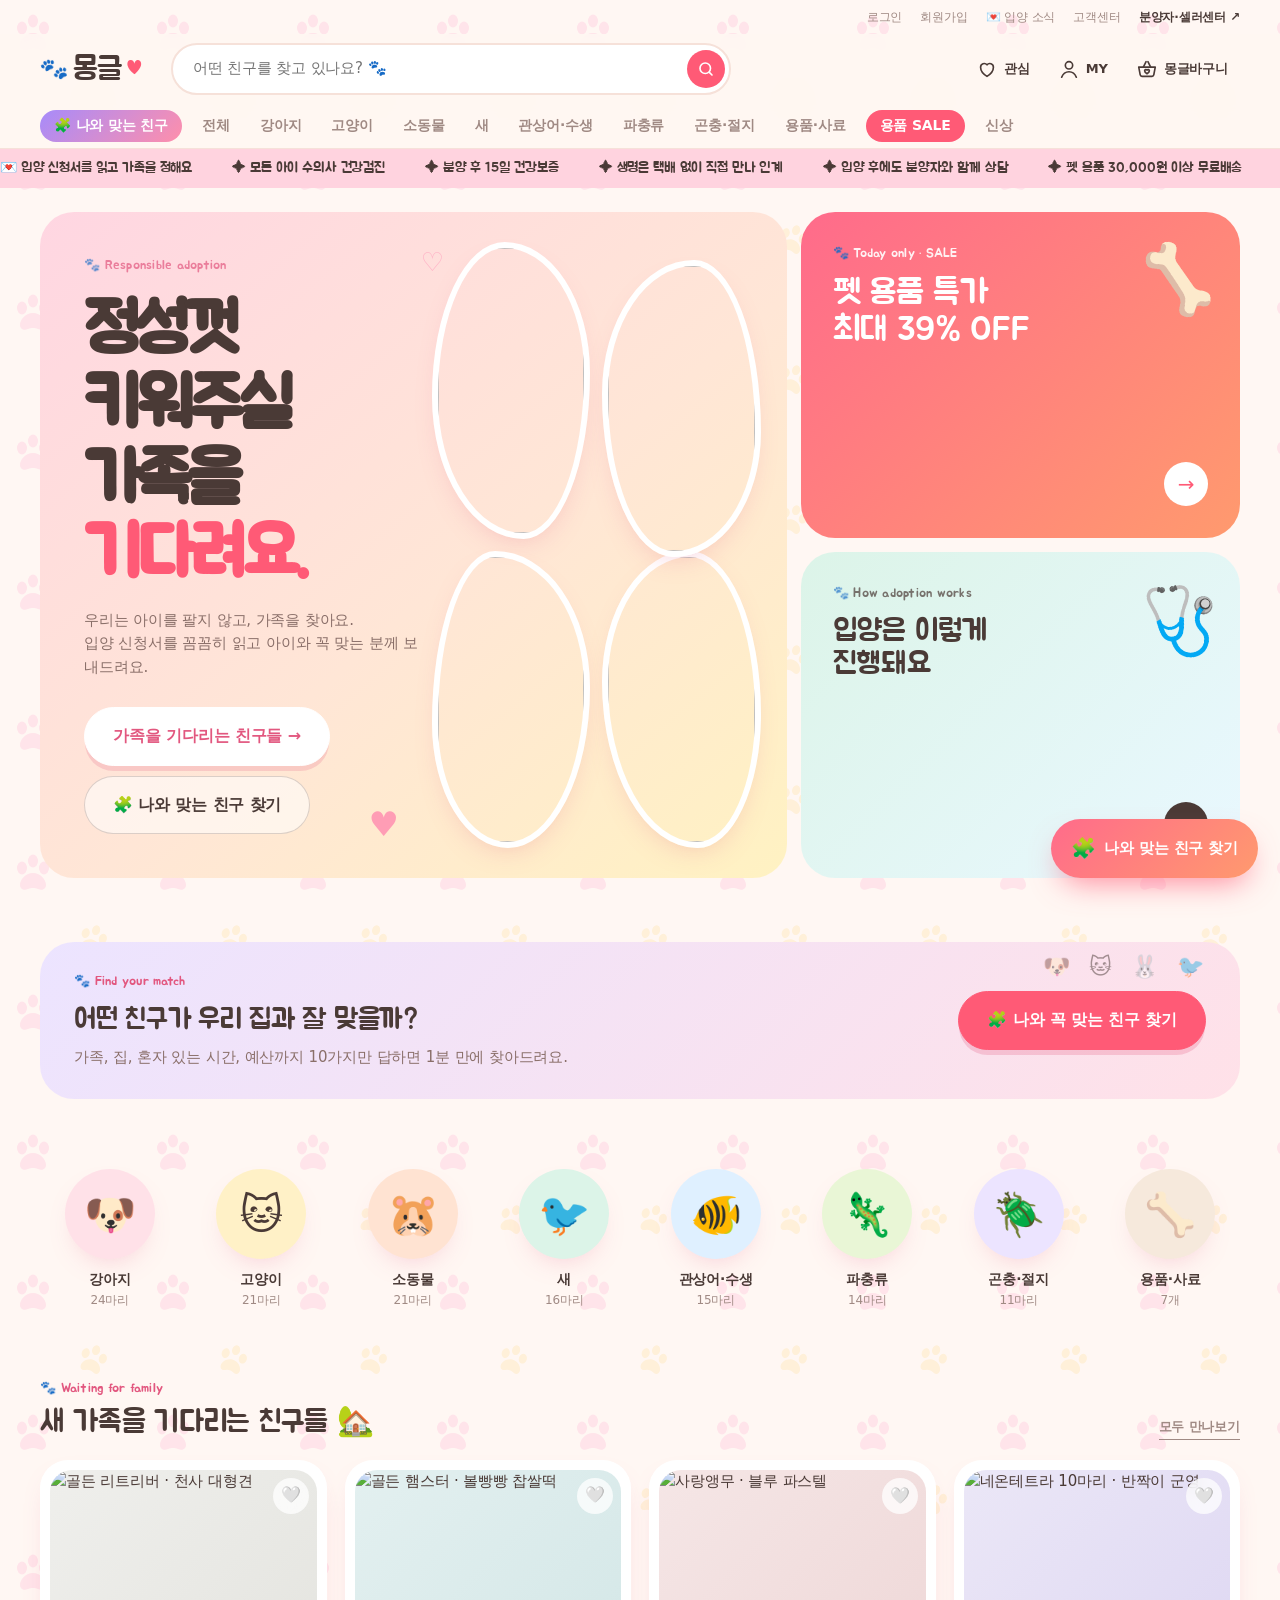
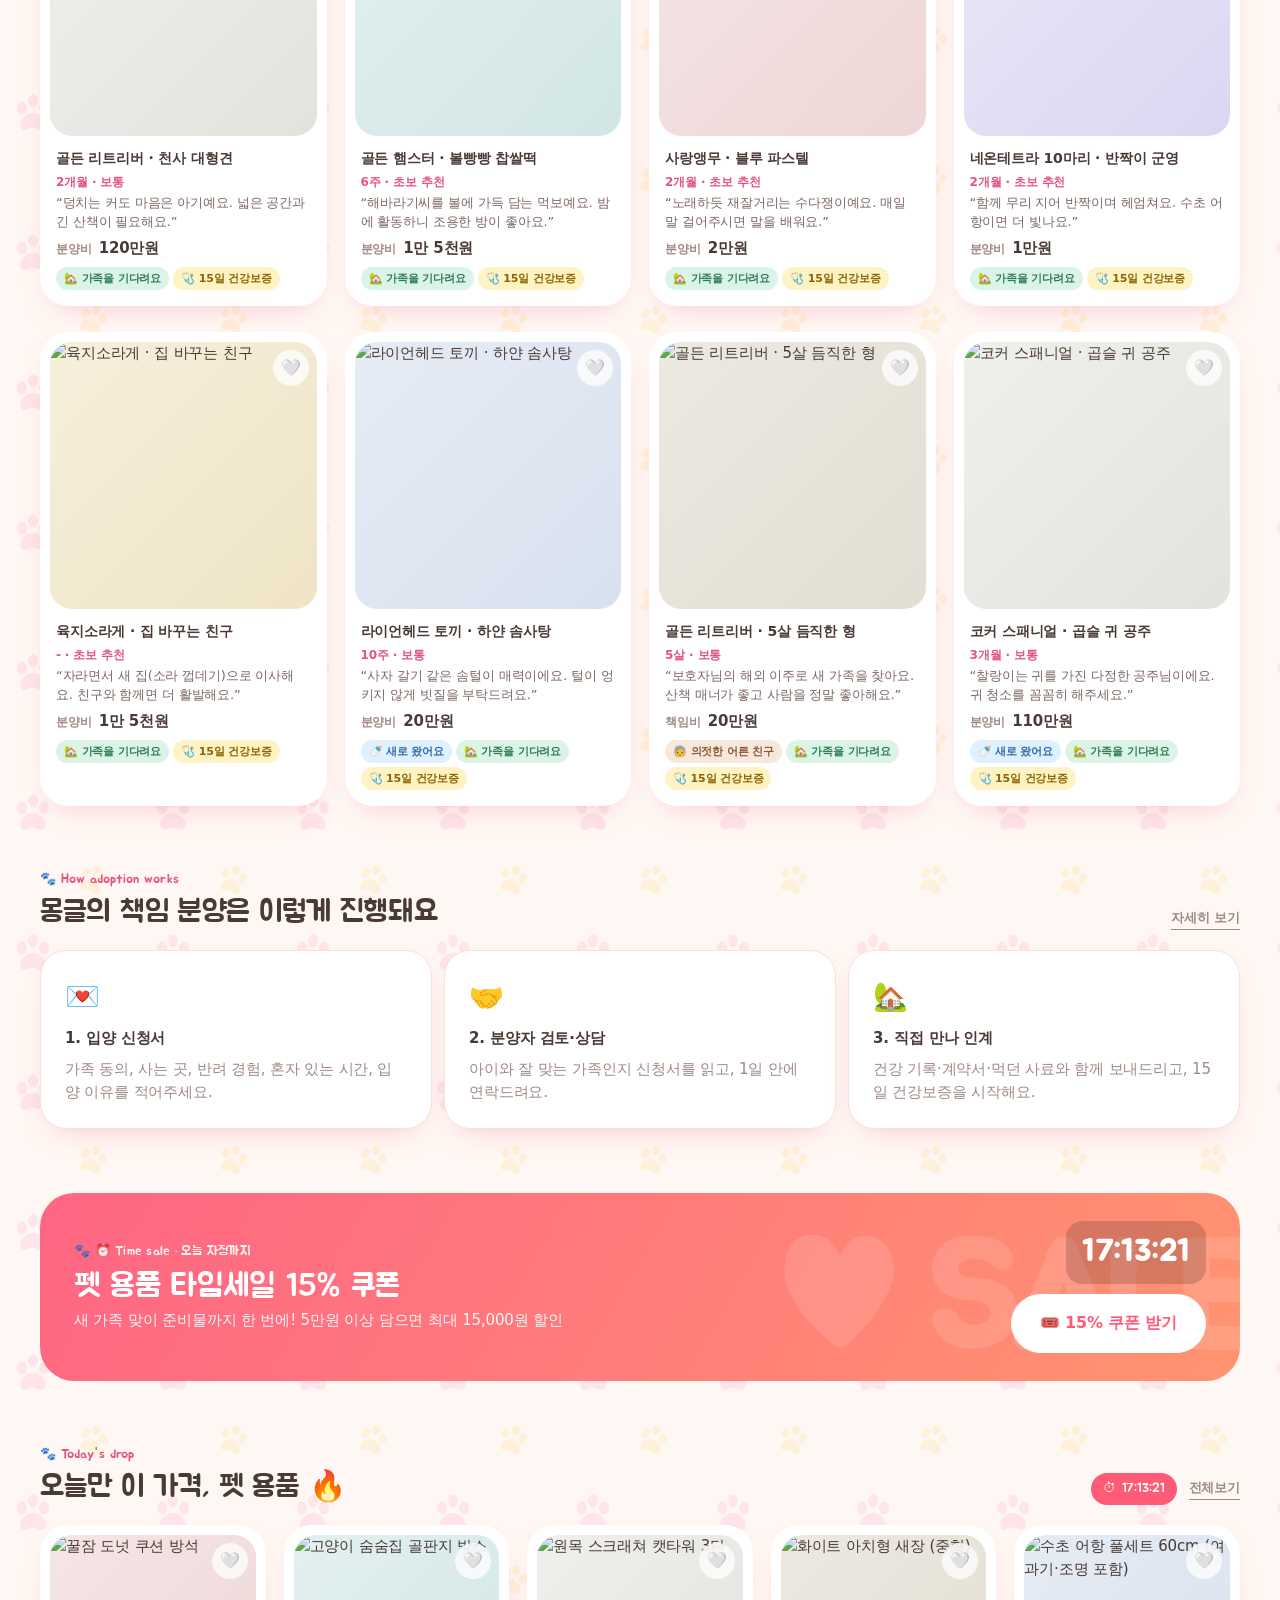
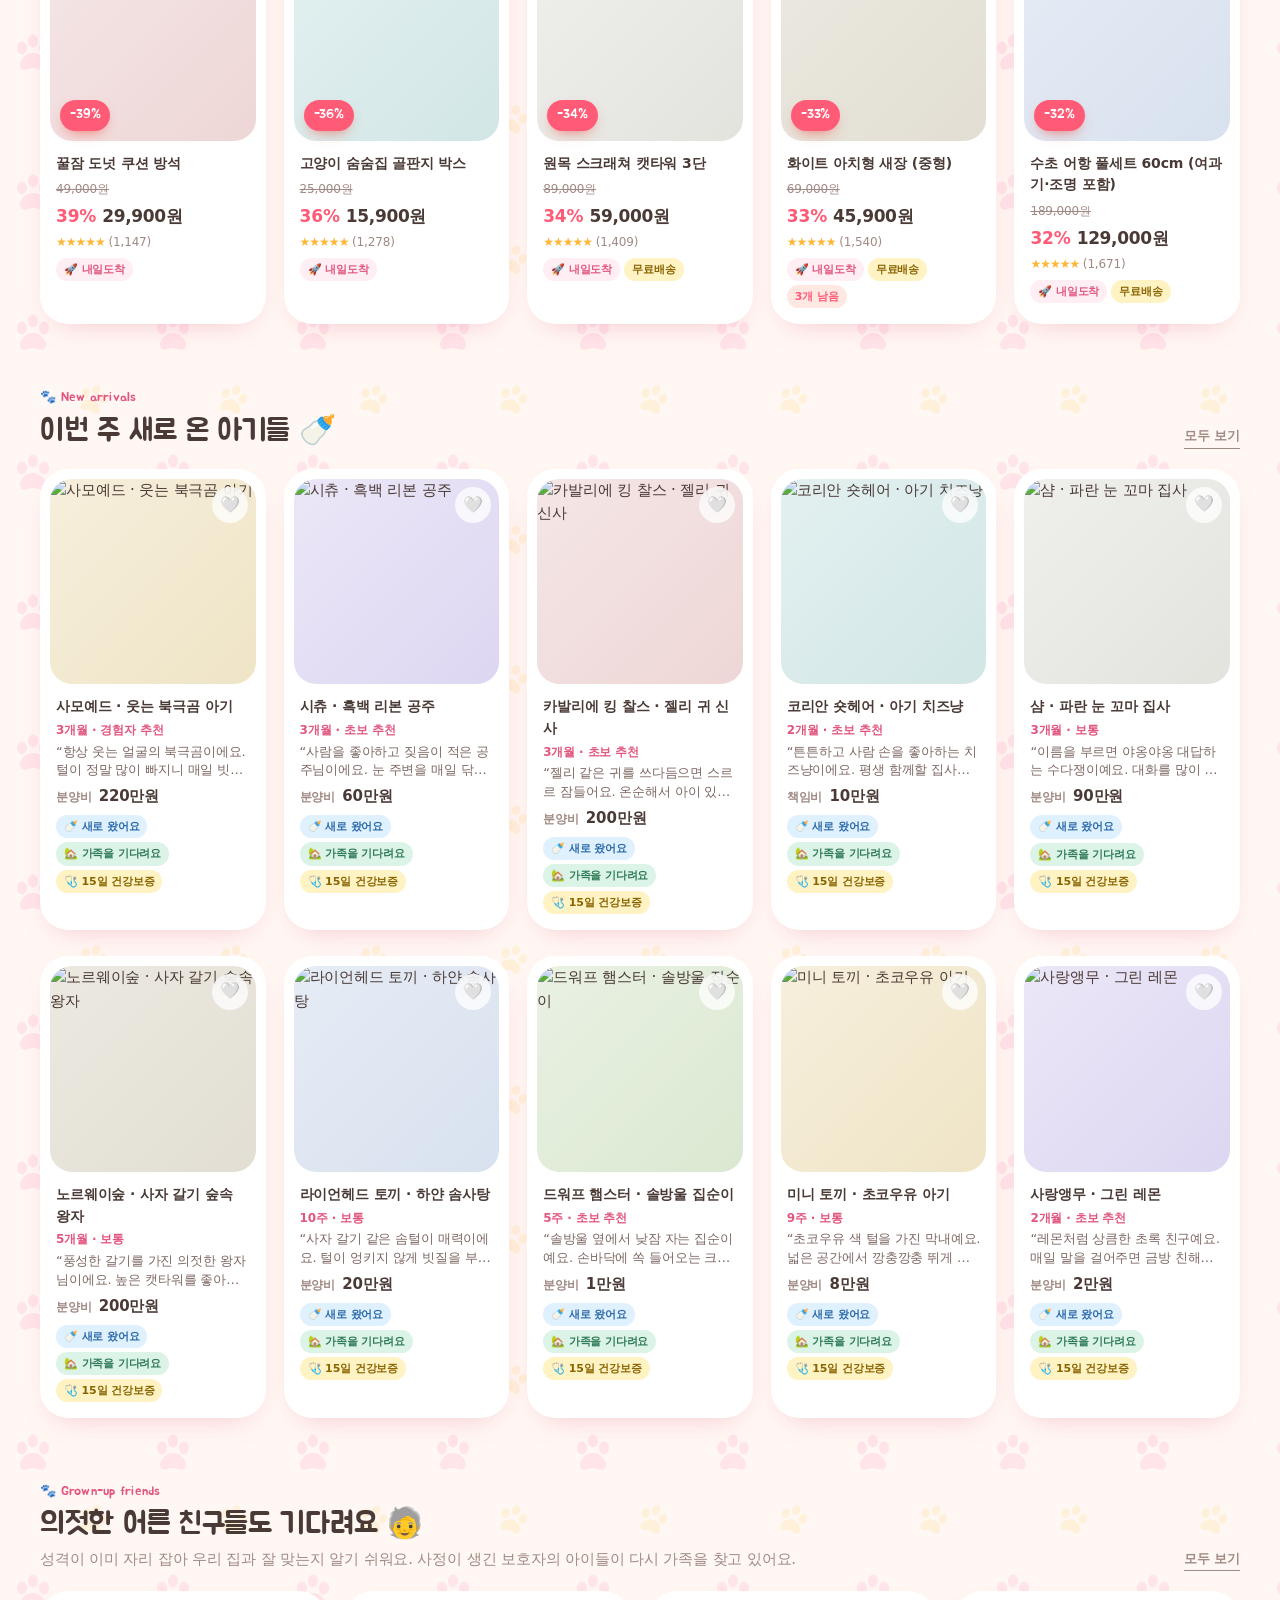
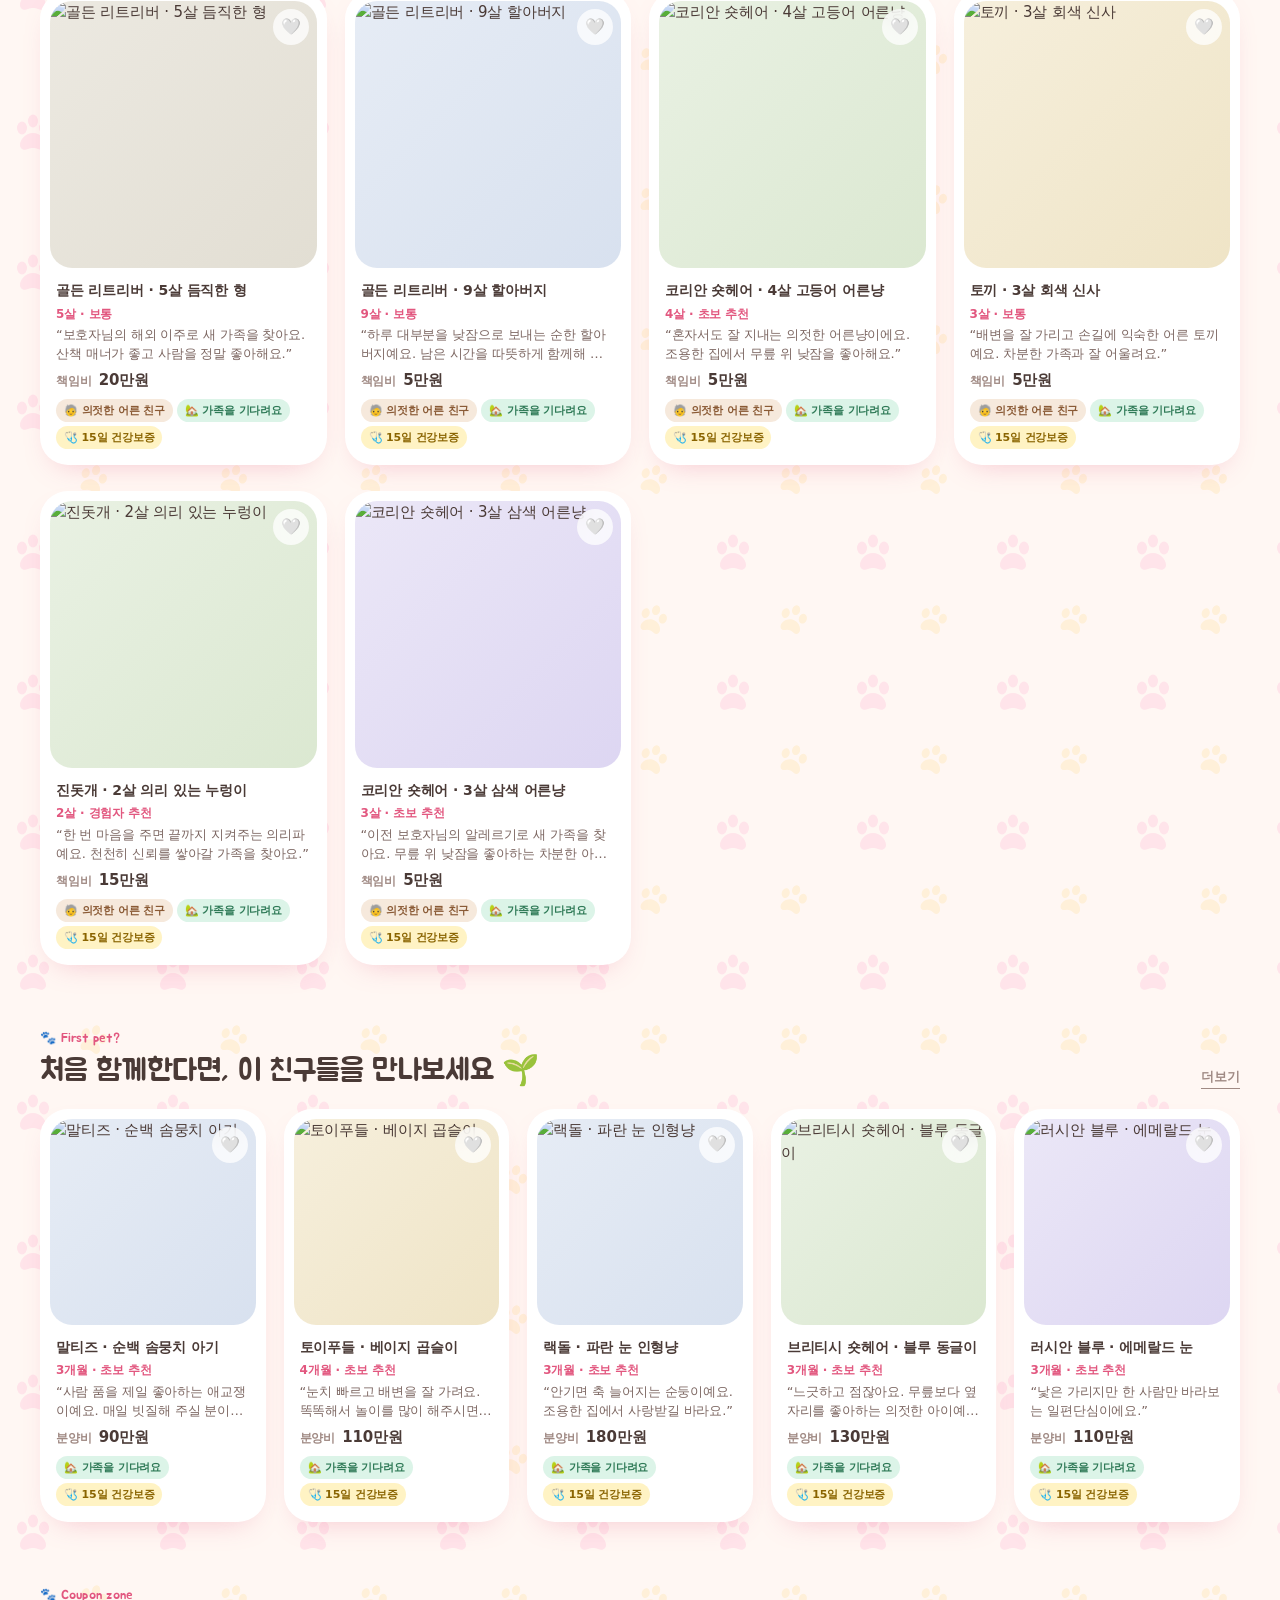
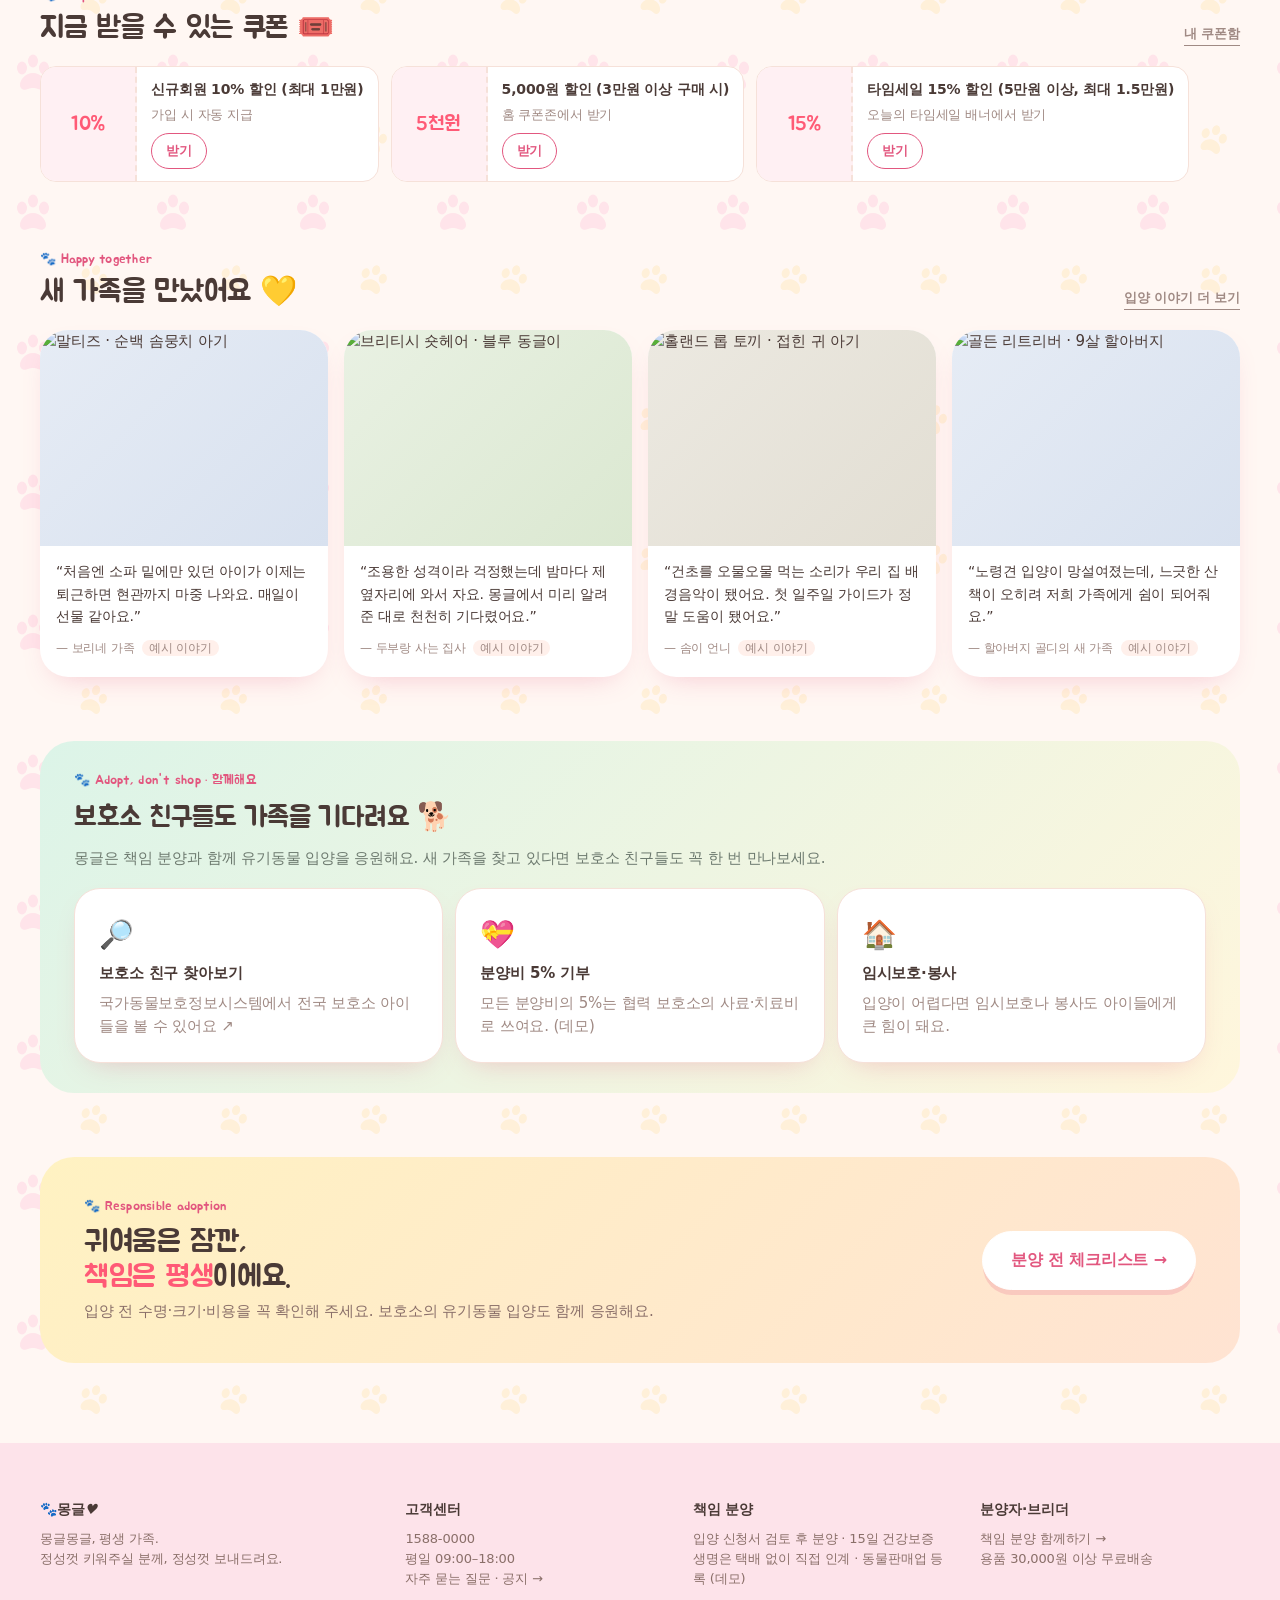
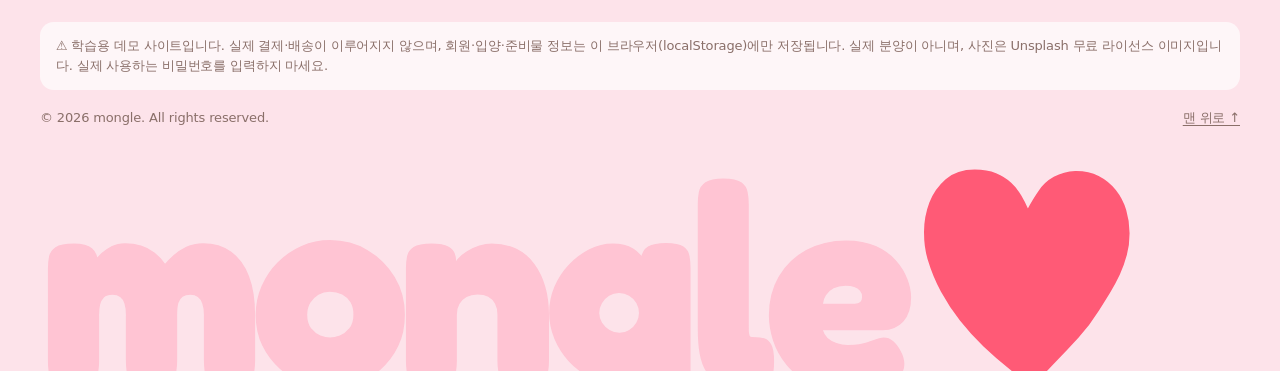
==== commit a84581ae: "Replace return wording with gentle language - Pets: health guarantee (건강보증) instead of returns; no p" ====
--- a/index.html
+++ b/index.html
@@ -15,16 +15,16 @@
   <link rel="preconnect" href="https://fonts.googleapis.com">
   <link rel="preconnect" href="https://fonts.gstatic.com" crossorigin>
   <link rel="stylesheet" href="https://fonts.googleapis.com/css2?family=Fredoka:wght@500;600;700&family=Jua&display=swap">
-  <link rel="stylesheet" href="css/style.css?v=23">
+  <link rel="stylesheet" href="css/style.css?v=25">
 </head>
 <body>
   <div id="header"></div>
   <main class="container" id="app"></main>
   <div id="footer"></div>
-  <script src="js/data.js?v=23"></script>
-  <script src="js/store.js?v=23"></script>
-  <script src="js/auth.js?v=23"></script>
-  <script src="js/layout.js?v=23"></script>
-  <script src="js/pages/home.js?v=23"></script>
+  <script src="js/data.js?v=25"></script>
+  <script src="js/store.js?v=25"></script>
+  <script src="js/auth.js?v=25"></script>
+  <script src="js/layout.js?v=25"></script>
+  <script src="js/pages/home.js?v=25"></script>
 </body>
 </html>
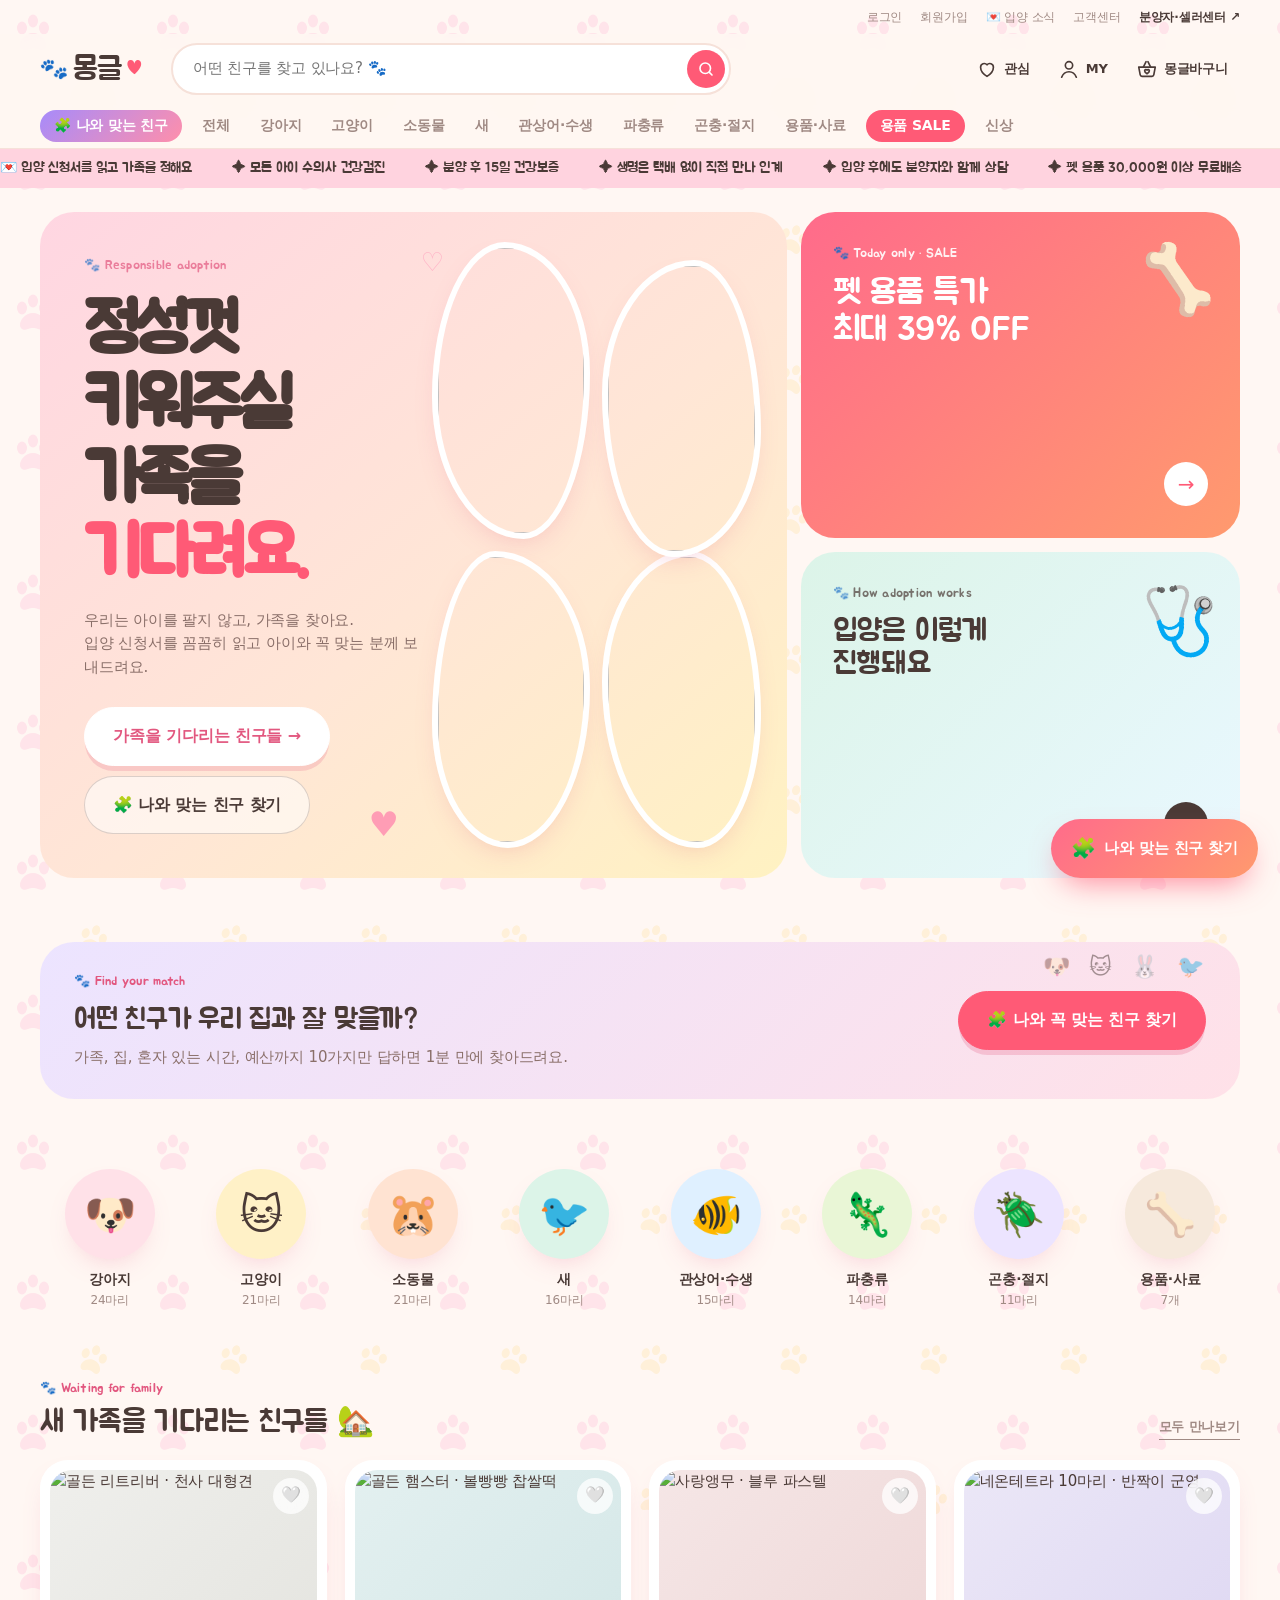
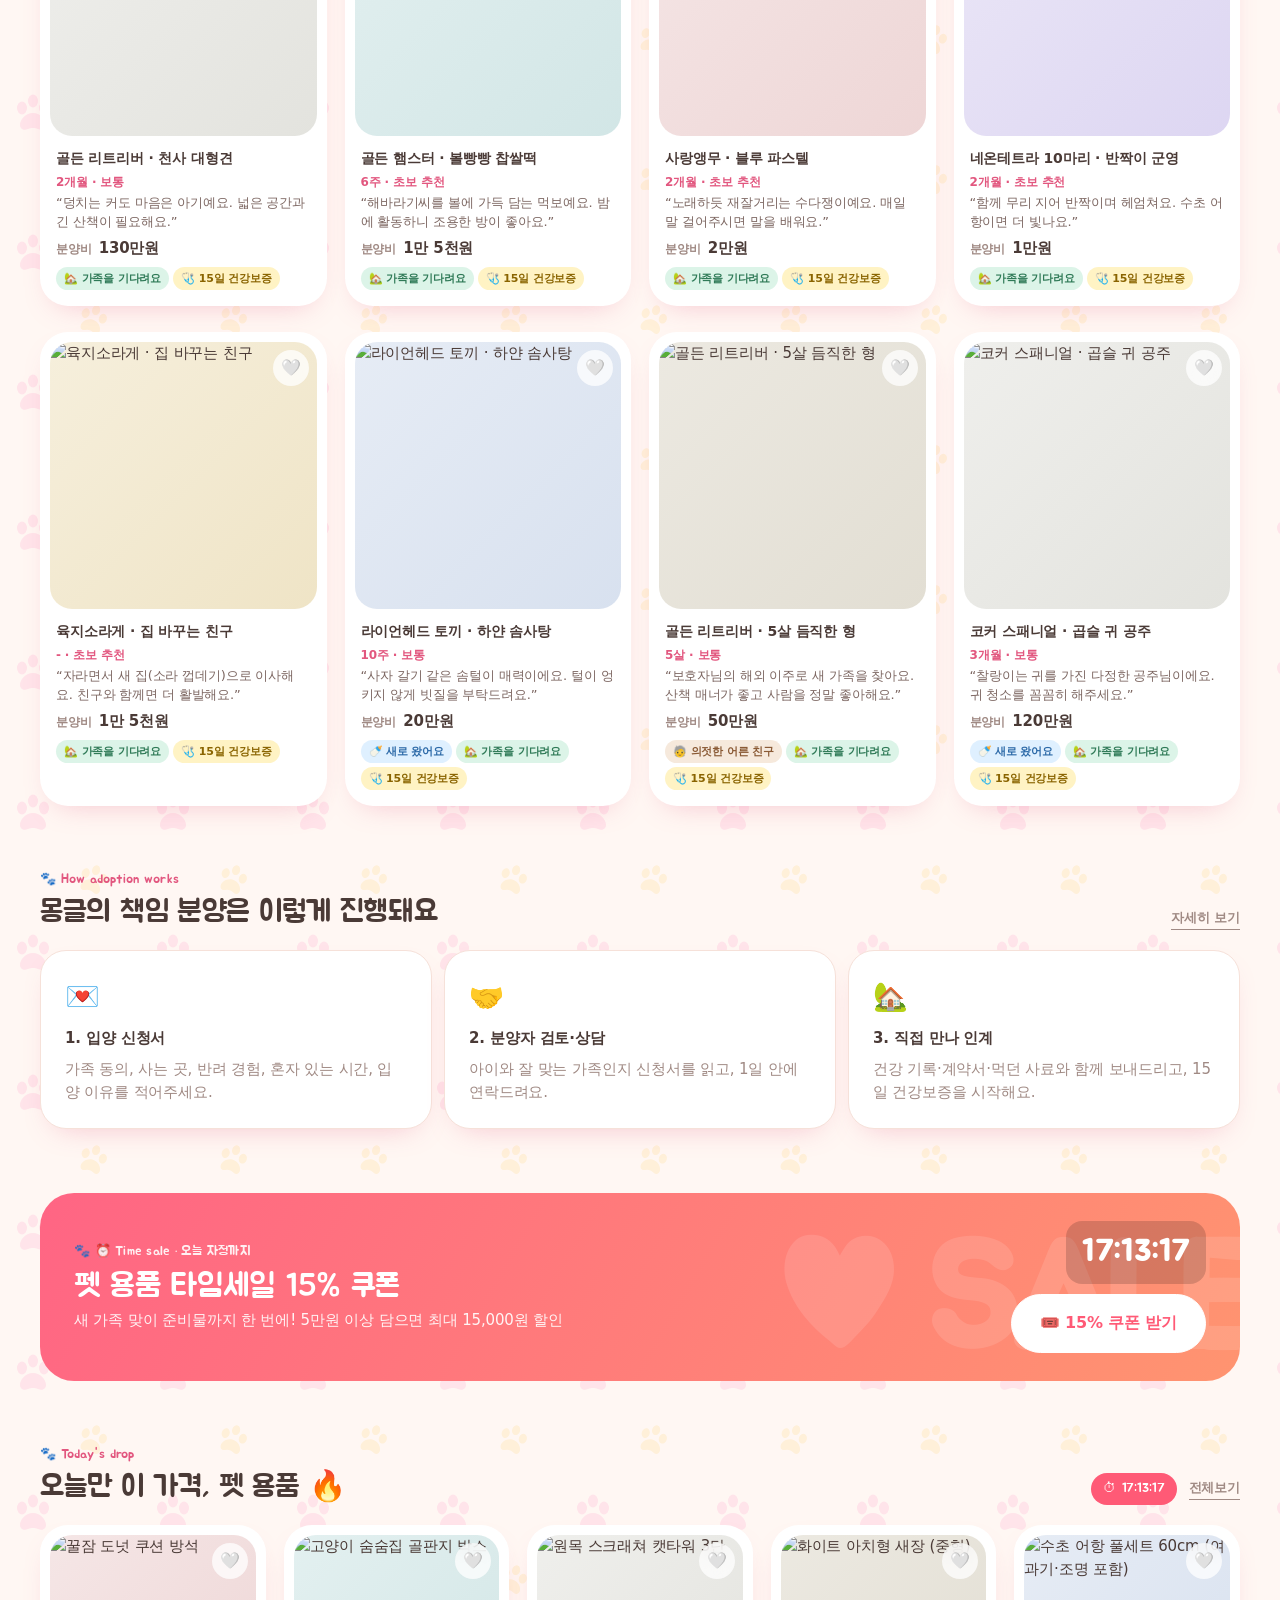
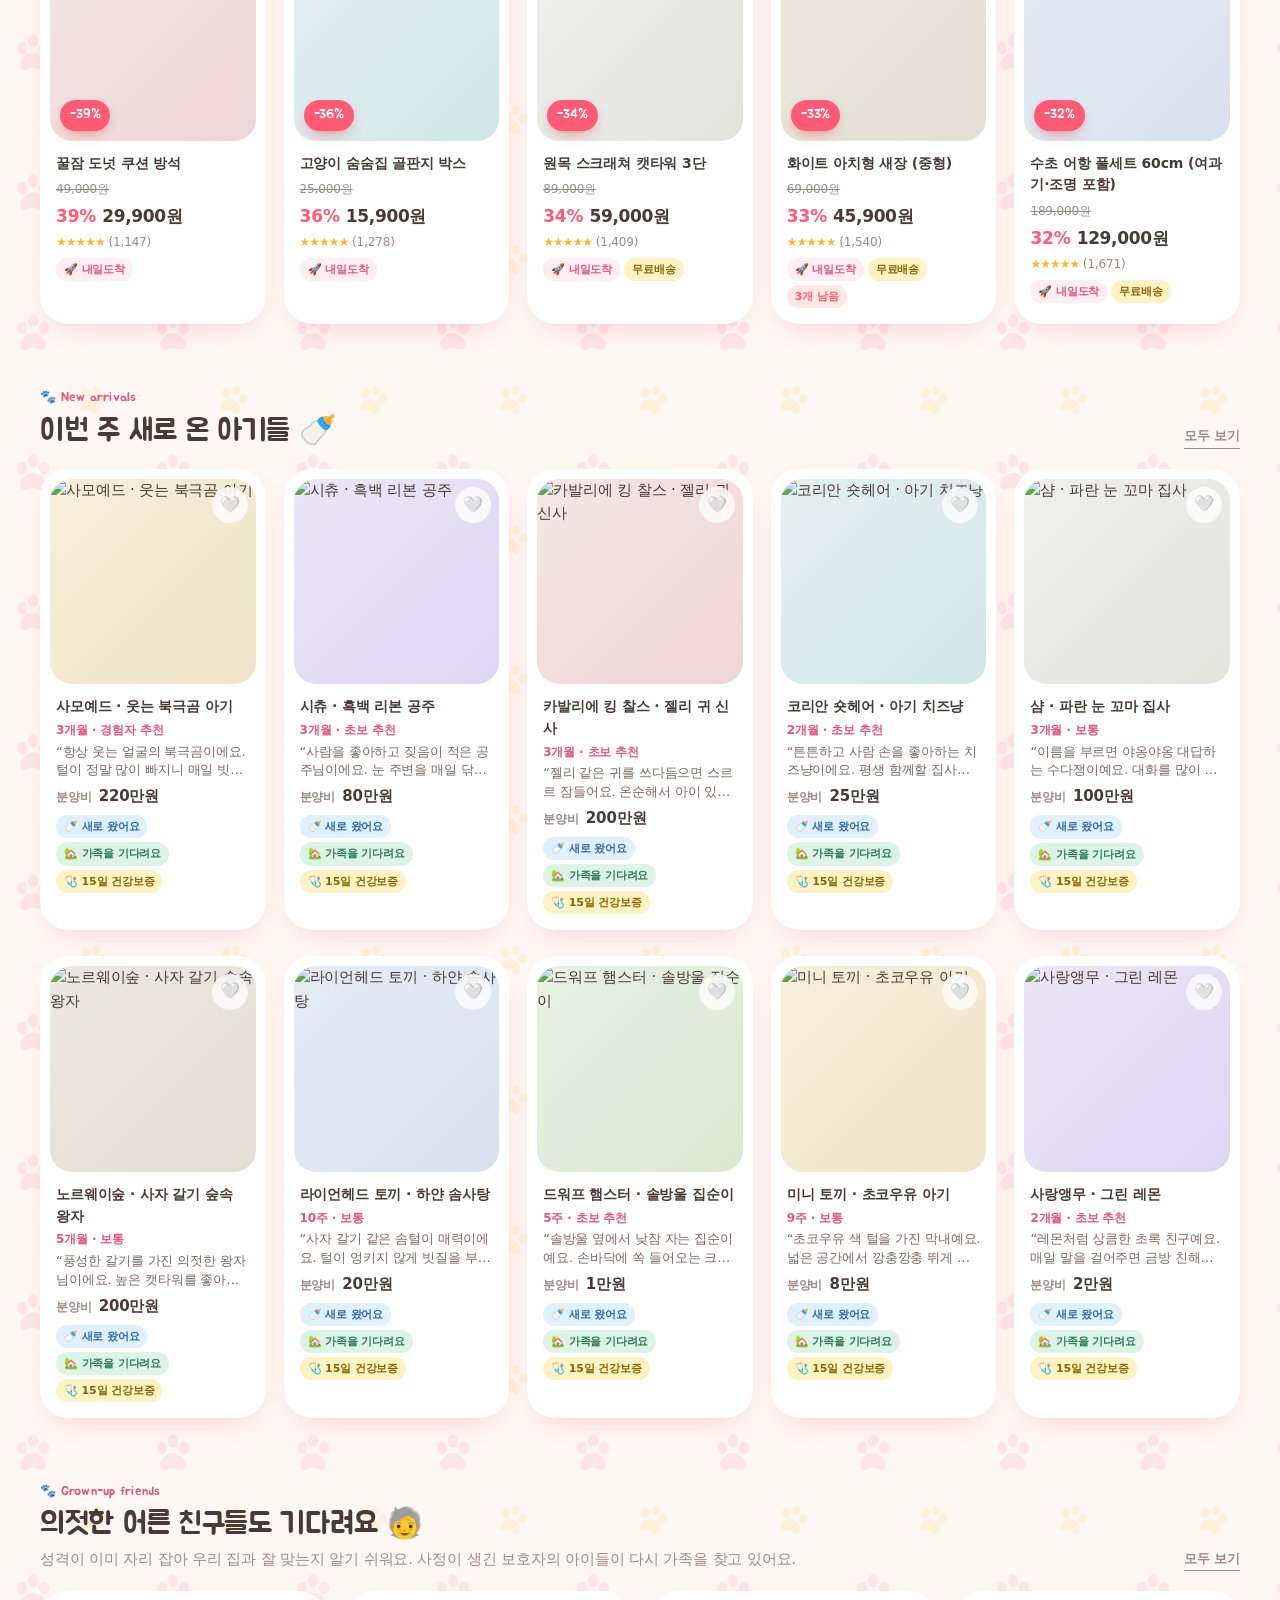
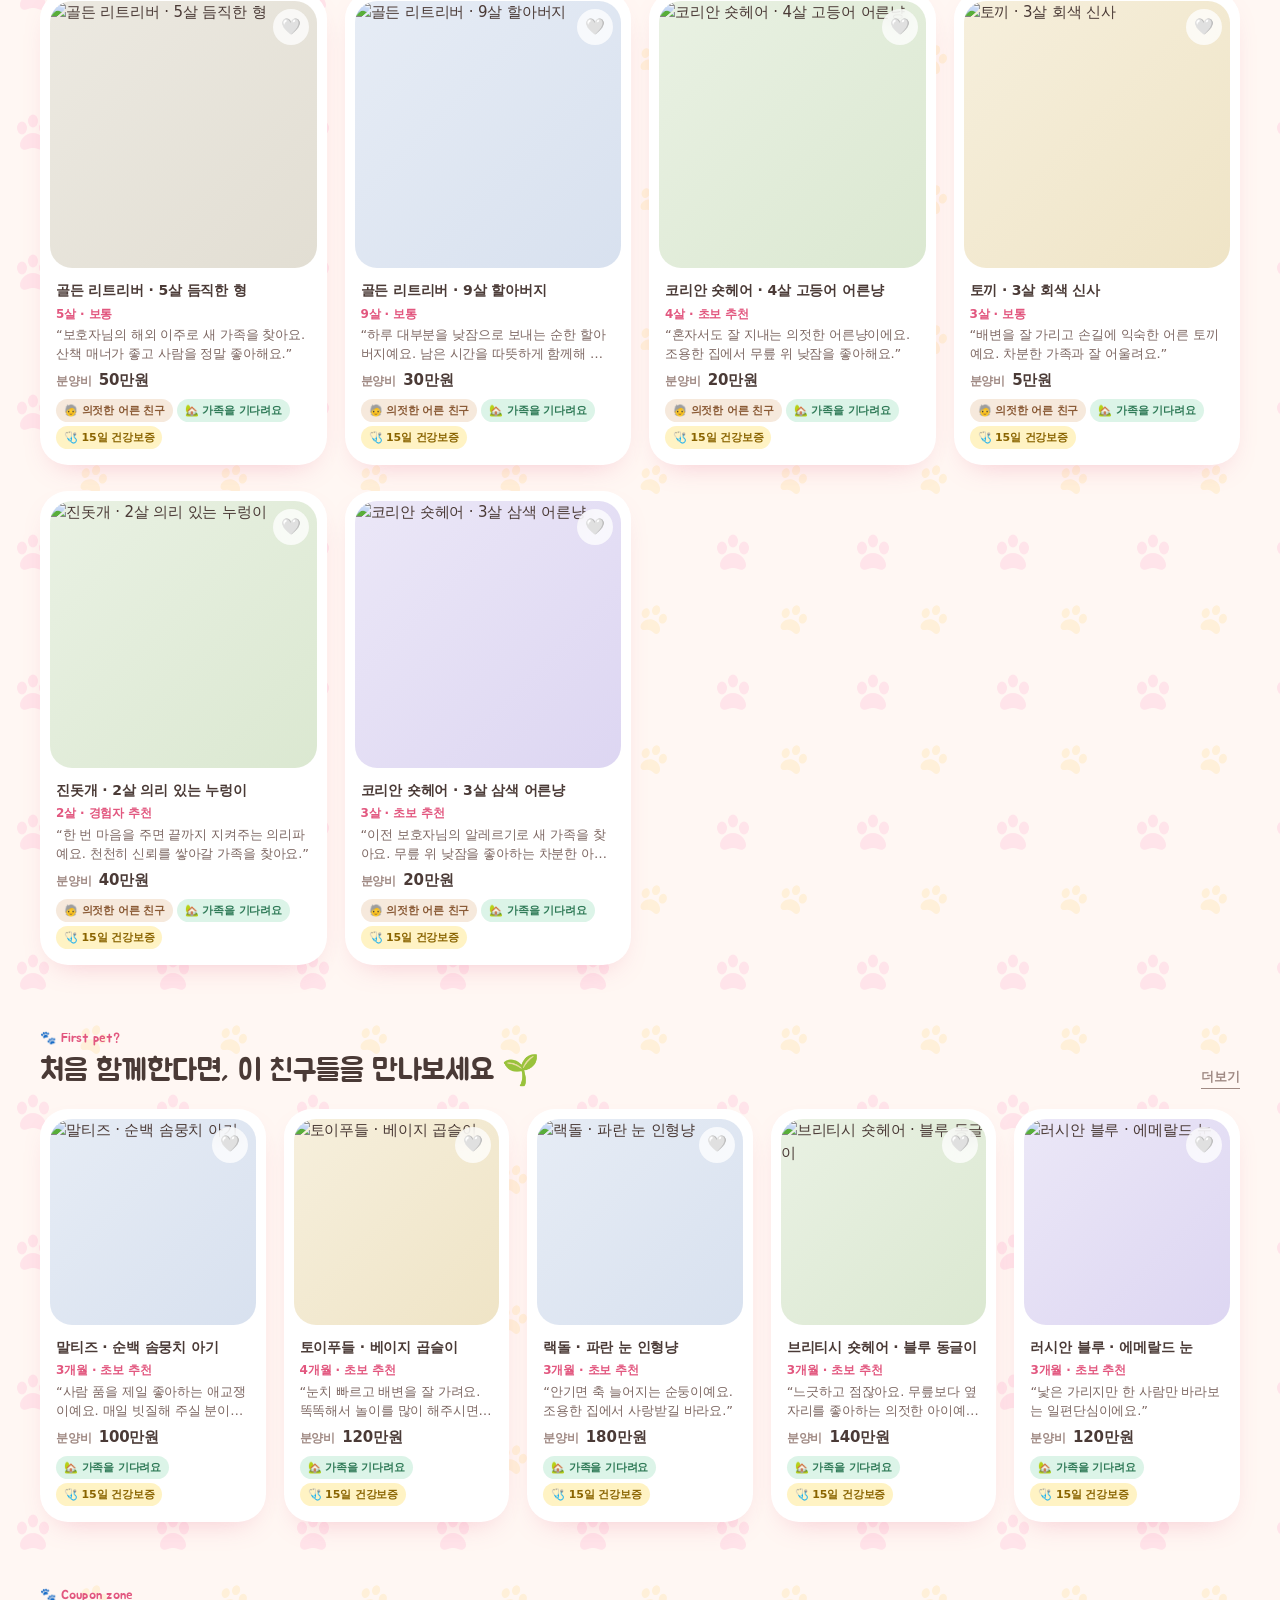
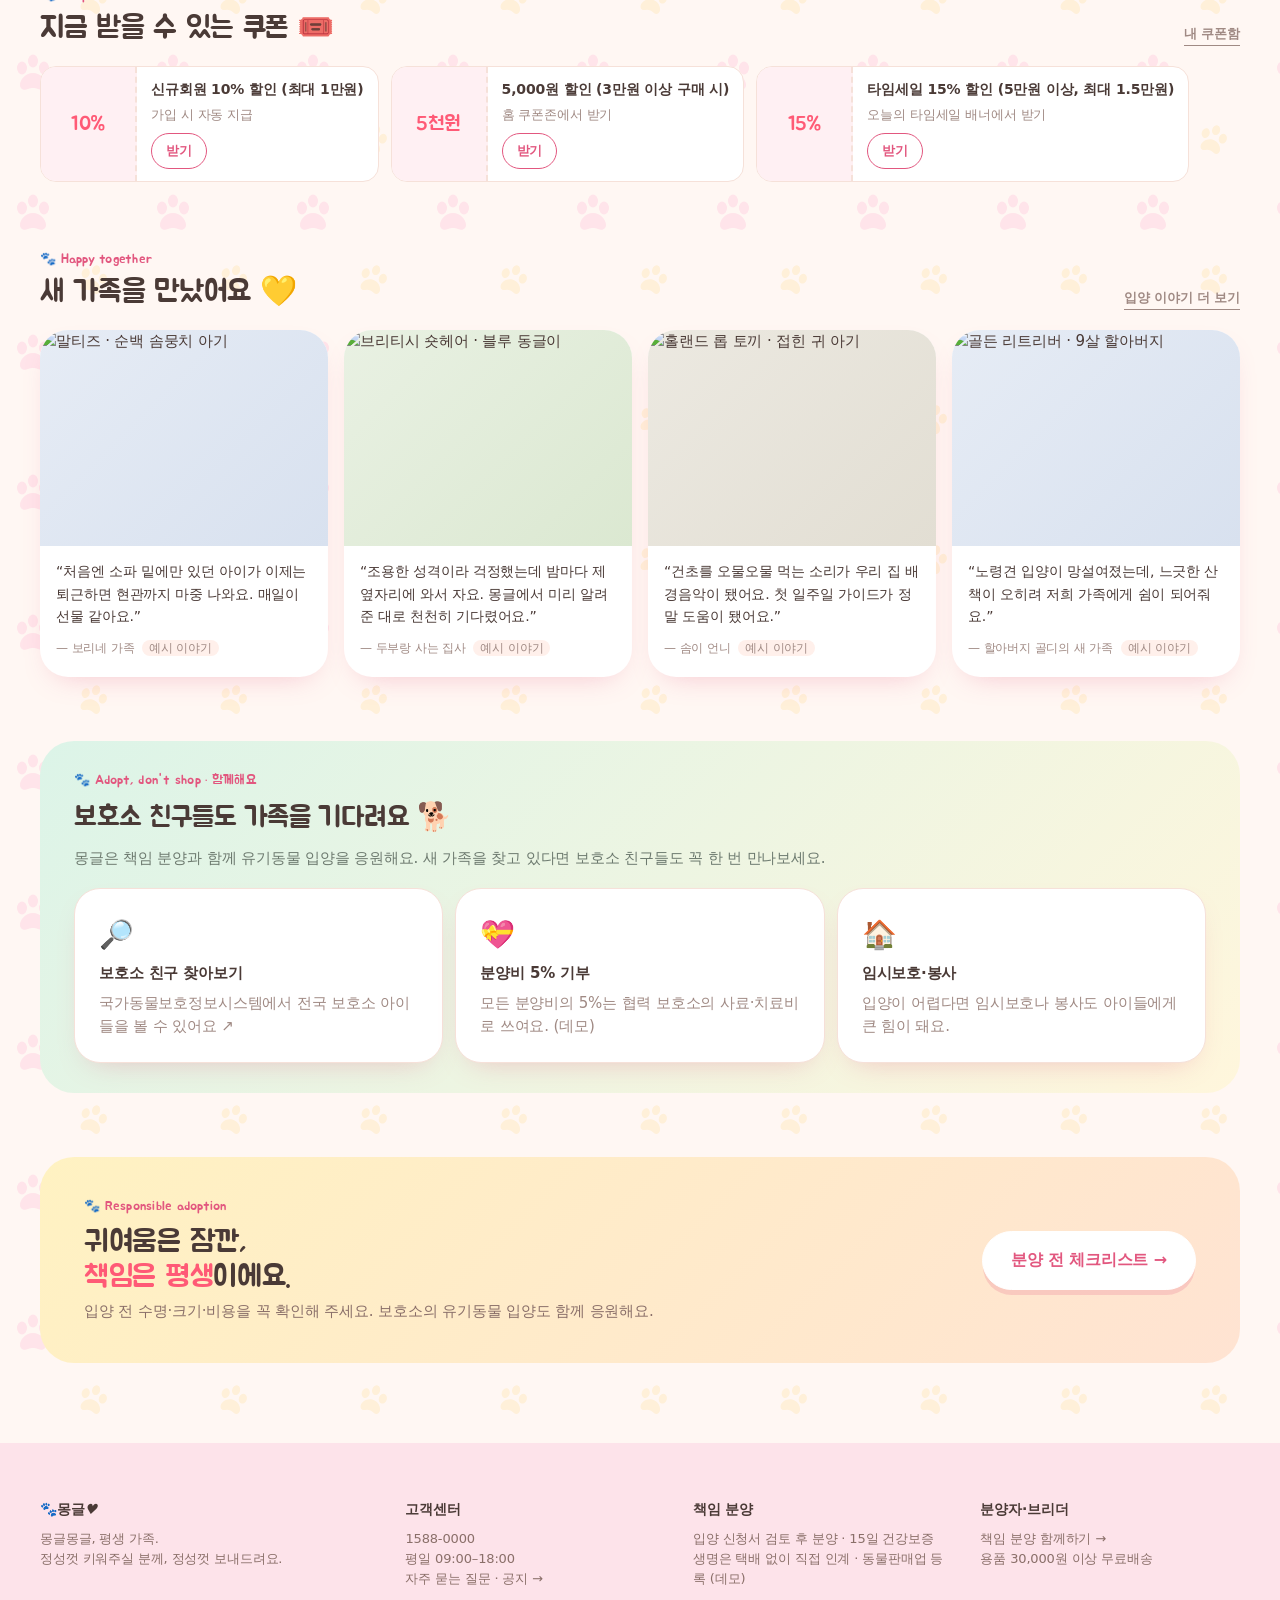
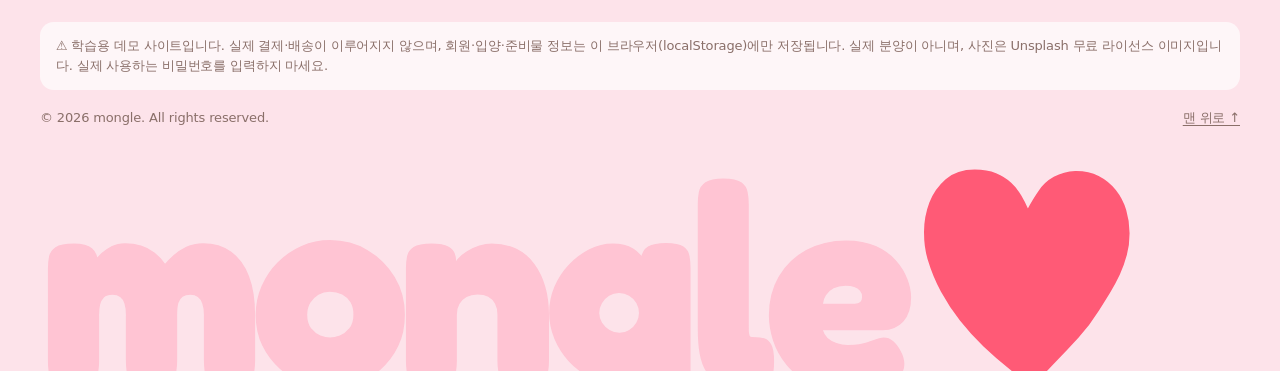
==== commit 9a01b38f: "Anchor dog and cat fees to 2025 Korean market data - Puppies 80만~220만원 using published 2025 ranges (" ====
--- a/index.html
+++ b/index.html
@@ -15,16 +15,16 @@
   <link rel="preconnect" href="https://fonts.googleapis.com">
   <link rel="preconnect" href="https://fonts.gstatic.com" crossorigin>
   <link rel="stylesheet" href="https://fonts.googleapis.com/css2?family=Fredoka:wght@500;600;700&family=Jua&display=swap">
-  <link rel="stylesheet" href="css/style.css?v=25">
+  <link rel="stylesheet" href="css/style.css?v=26">
 </head>
 <body>
   <div id="header"></div>
   <main class="container" id="app"></main>
   <div id="footer"></div>
-  <script src="js/data.js?v=25"></script>
-  <script src="js/store.js?v=25"></script>
-  <script src="js/auth.js?v=25"></script>
-  <script src="js/layout.js?v=25"></script>
-  <script src="js/pages/home.js?v=25"></script>
+  <script src="js/data.js?v=26"></script>
+  <script src="js/store.js?v=26"></script>
+  <script src="js/auth.js?v=26"></script>
+  <script src="js/layout.js?v=26"></script>
+  <script src="js/pages/home.js?v=26"></script>
 </body>
 </html>
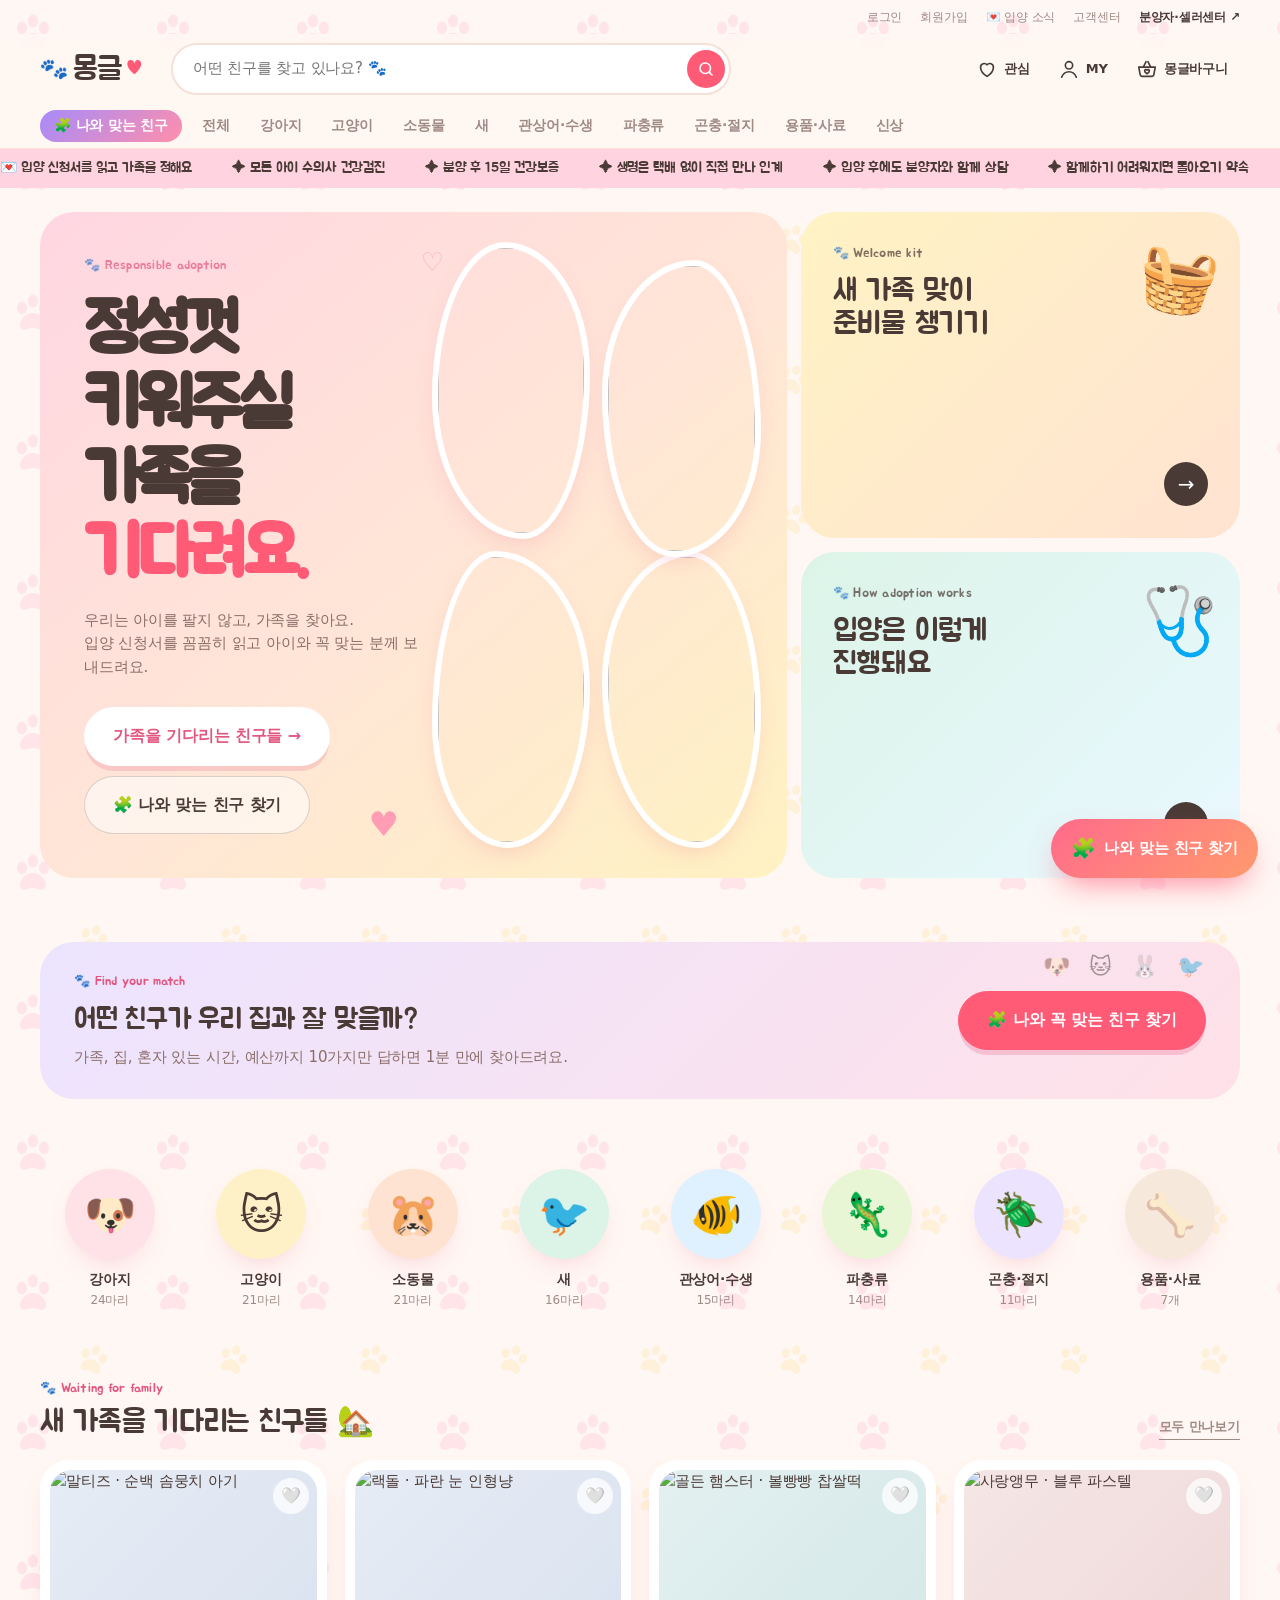
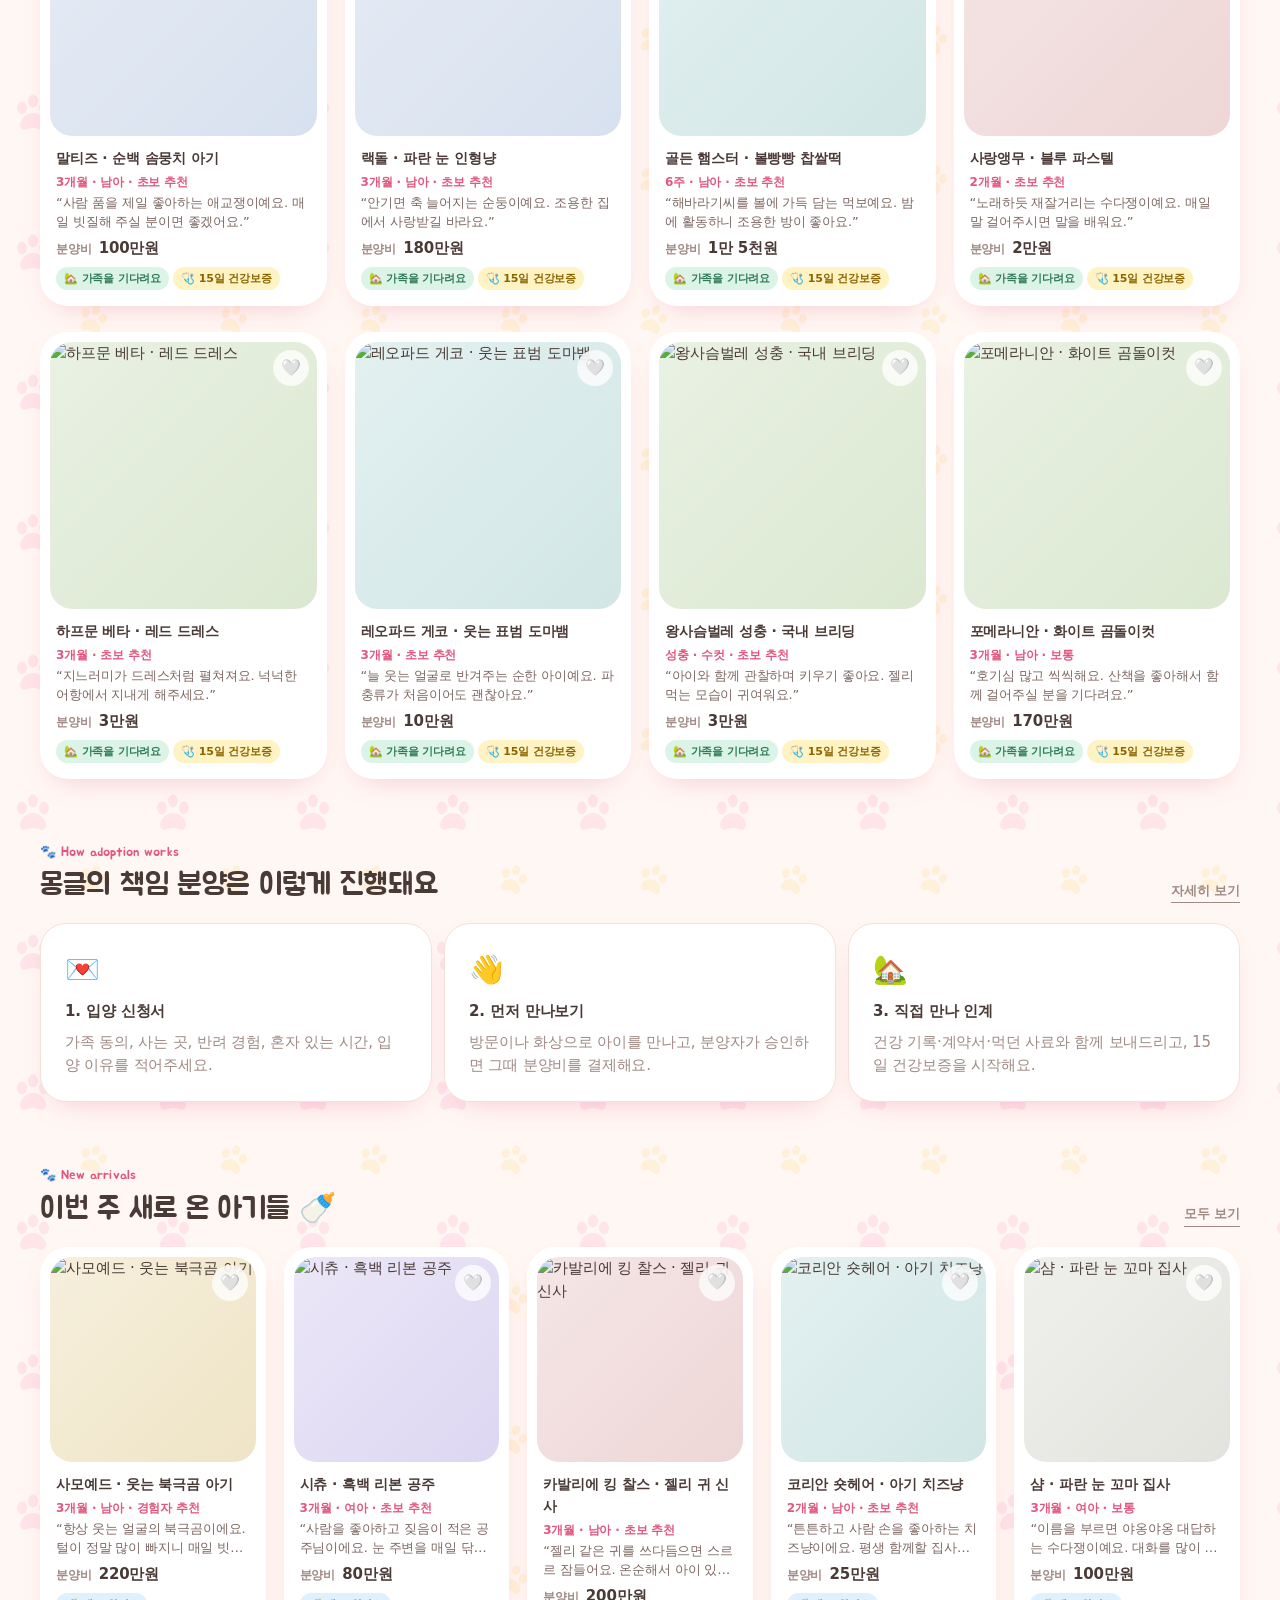
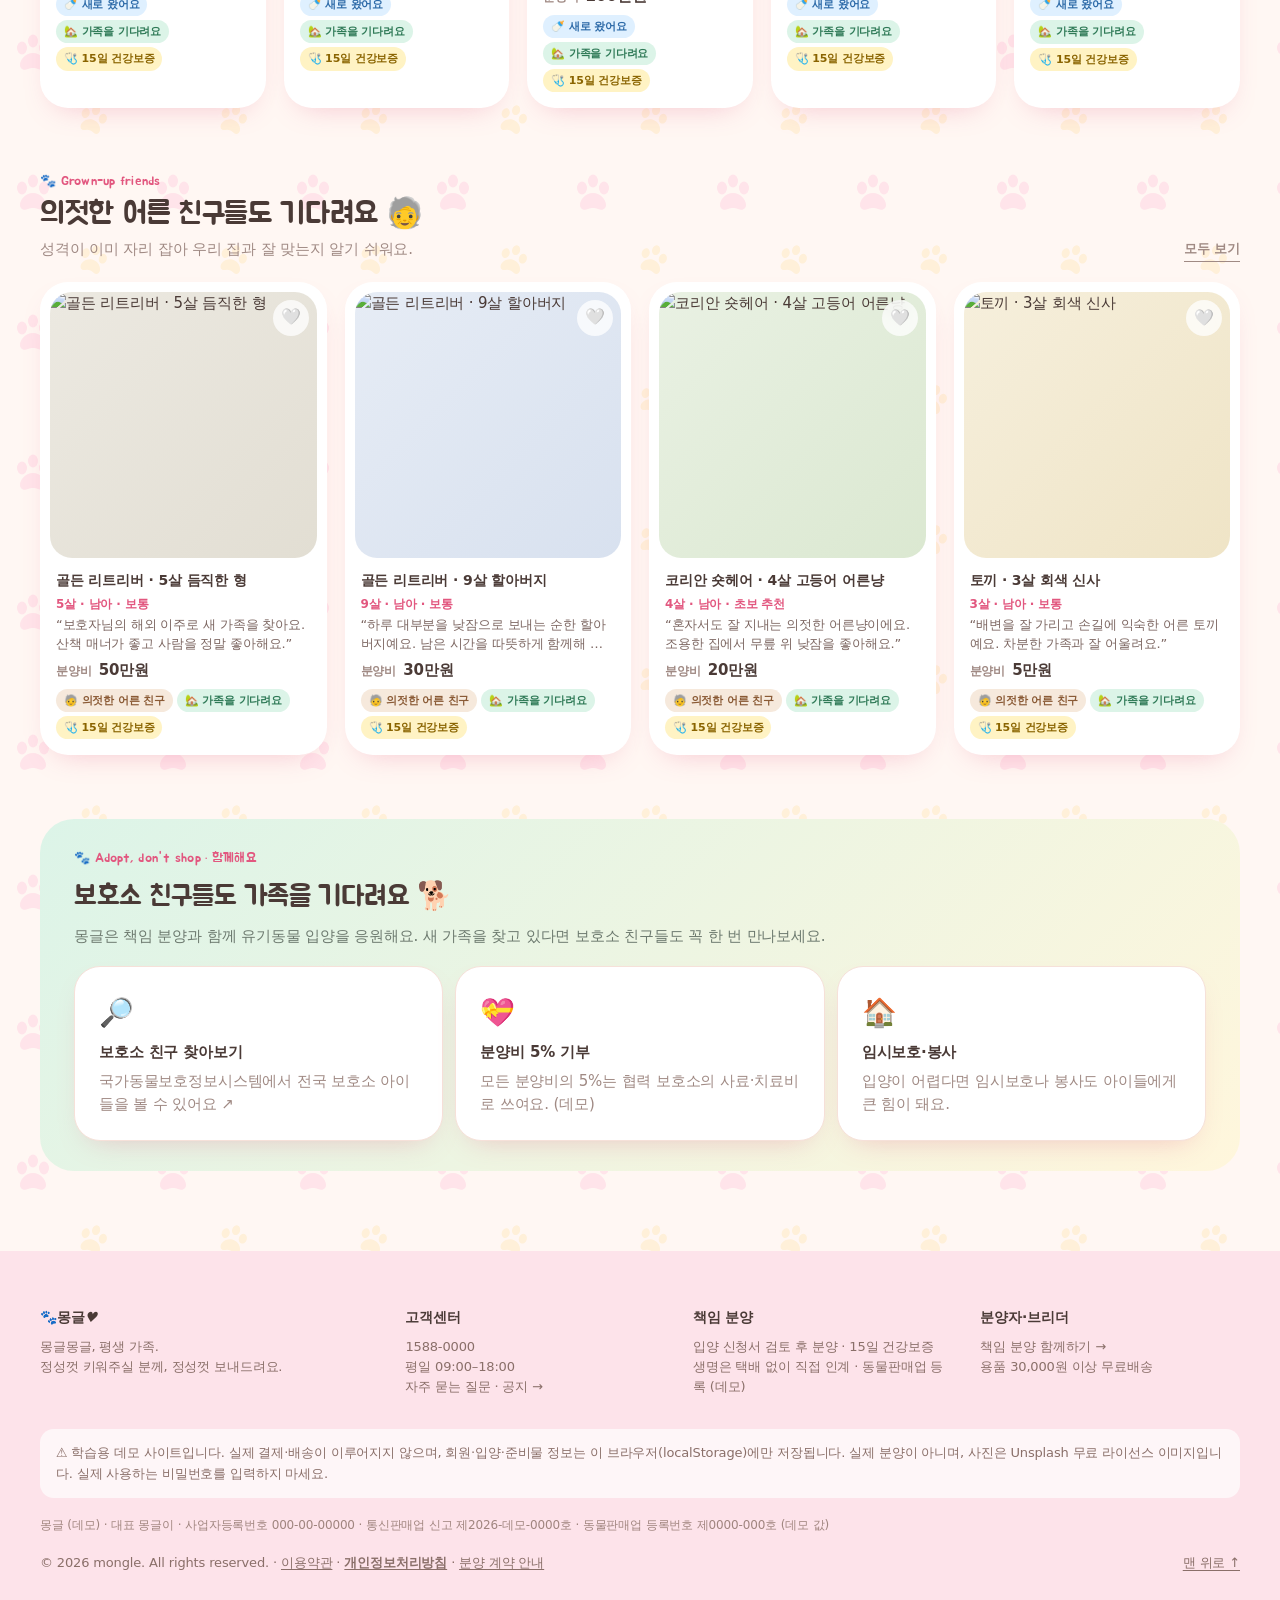
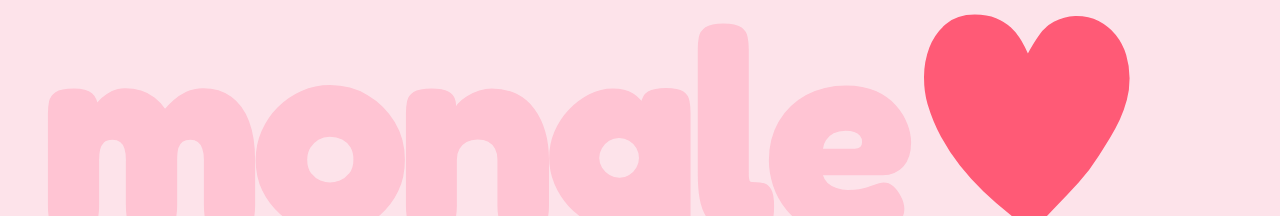
==== commit 1b86313d: "Trust and tone fixes: real reviews only, one pet per page, policies - Remove generated review counts" ====
--- a/index.html
+++ b/index.html
@@ -15,16 +15,16 @@
   <link rel="preconnect" href="https://fonts.googleapis.com">
   <link rel="preconnect" href="https://fonts.gstatic.com" crossorigin>
   <link rel="stylesheet" href="https://fonts.googleapis.com/css2?family=Fredoka:wght@500;600;700&family=Jua&display=swap">
-  <link rel="stylesheet" href="css/style.css?v=26">
+  <link rel="stylesheet" href="css/style.css?v=27">
 </head>
 <body>
   <div id="header"></div>
   <main class="container" id="app"></main>
   <div id="footer"></div>
-  <script src="js/data.js?v=26"></script>
-  <script src="js/store.js?v=26"></script>
-  <script src="js/auth.js?v=26"></script>
-  <script src="js/layout.js?v=26"></script>
-  <script src="js/pages/home.js?v=26"></script>
+  <script src="js/data.js?v=27"></script>
+  <script src="js/store.js?v=27"></script>
+  <script src="js/auth.js?v=27"></script>
+  <script src="js/layout.js?v=27"></script>
+  <script src="js/pages/home.js?v=27"></script>
 </body>
 </html>
--- a/css/style.css
+++ b/css/style.css
@@ -954,3 +954,16 @@
 .fee-why { font-size: 13px; color: #6f5c57; margin: 6px 0 8px; line-height: 1.55; }
 .fee-inc { display: flex; flex-wrap: wrap; gap: 6px; }
 .fee-inc span { background: #f3faf6; color: #2f7a57; border-radius: 999px; padding: 4px 10px; font-size: 12px; font-weight: 600; }
+
+/* v16: 참고용 사진 안내 */
+.photo-note { font-size: 12px; color: var(--muted); margin: 8px 4px 0; text-align: center; }
+
+/* v16: 홈 정리 · 준비물 혜택 · 정책 */
+.bento-prep { background: linear-gradient(135deg, #fff3c4, #ffe3d2); color: var(--text); }
+.perk-strip { display: flex; flex-wrap: wrap; align-items: center; gap: 8px; background: #fff8f0; border: 1.5px dashed #ffd9b8; border-radius: 18px; padding: 10px 14px; margin: -6px 0 14px; font-size: 13px; font-weight: 600; }
+.perk { border: 1.5px solid var(--line); background: #fff; border-radius: 999px; padding: 6px 12px; font-size: 12px; }
+.perk b { color: var(--hot); margin-right: 2px; }
+.perk:disabled { opacity: .6; cursor: default; }
+.biz-info { margin-top: 18px; font-size: 12px; color: #a0857f; line-height: 1.6; }
+.footer-bottom a { text-decoration: underline; text-underline-offset: 2px; }
+.policy p { line-height: 1.7; }
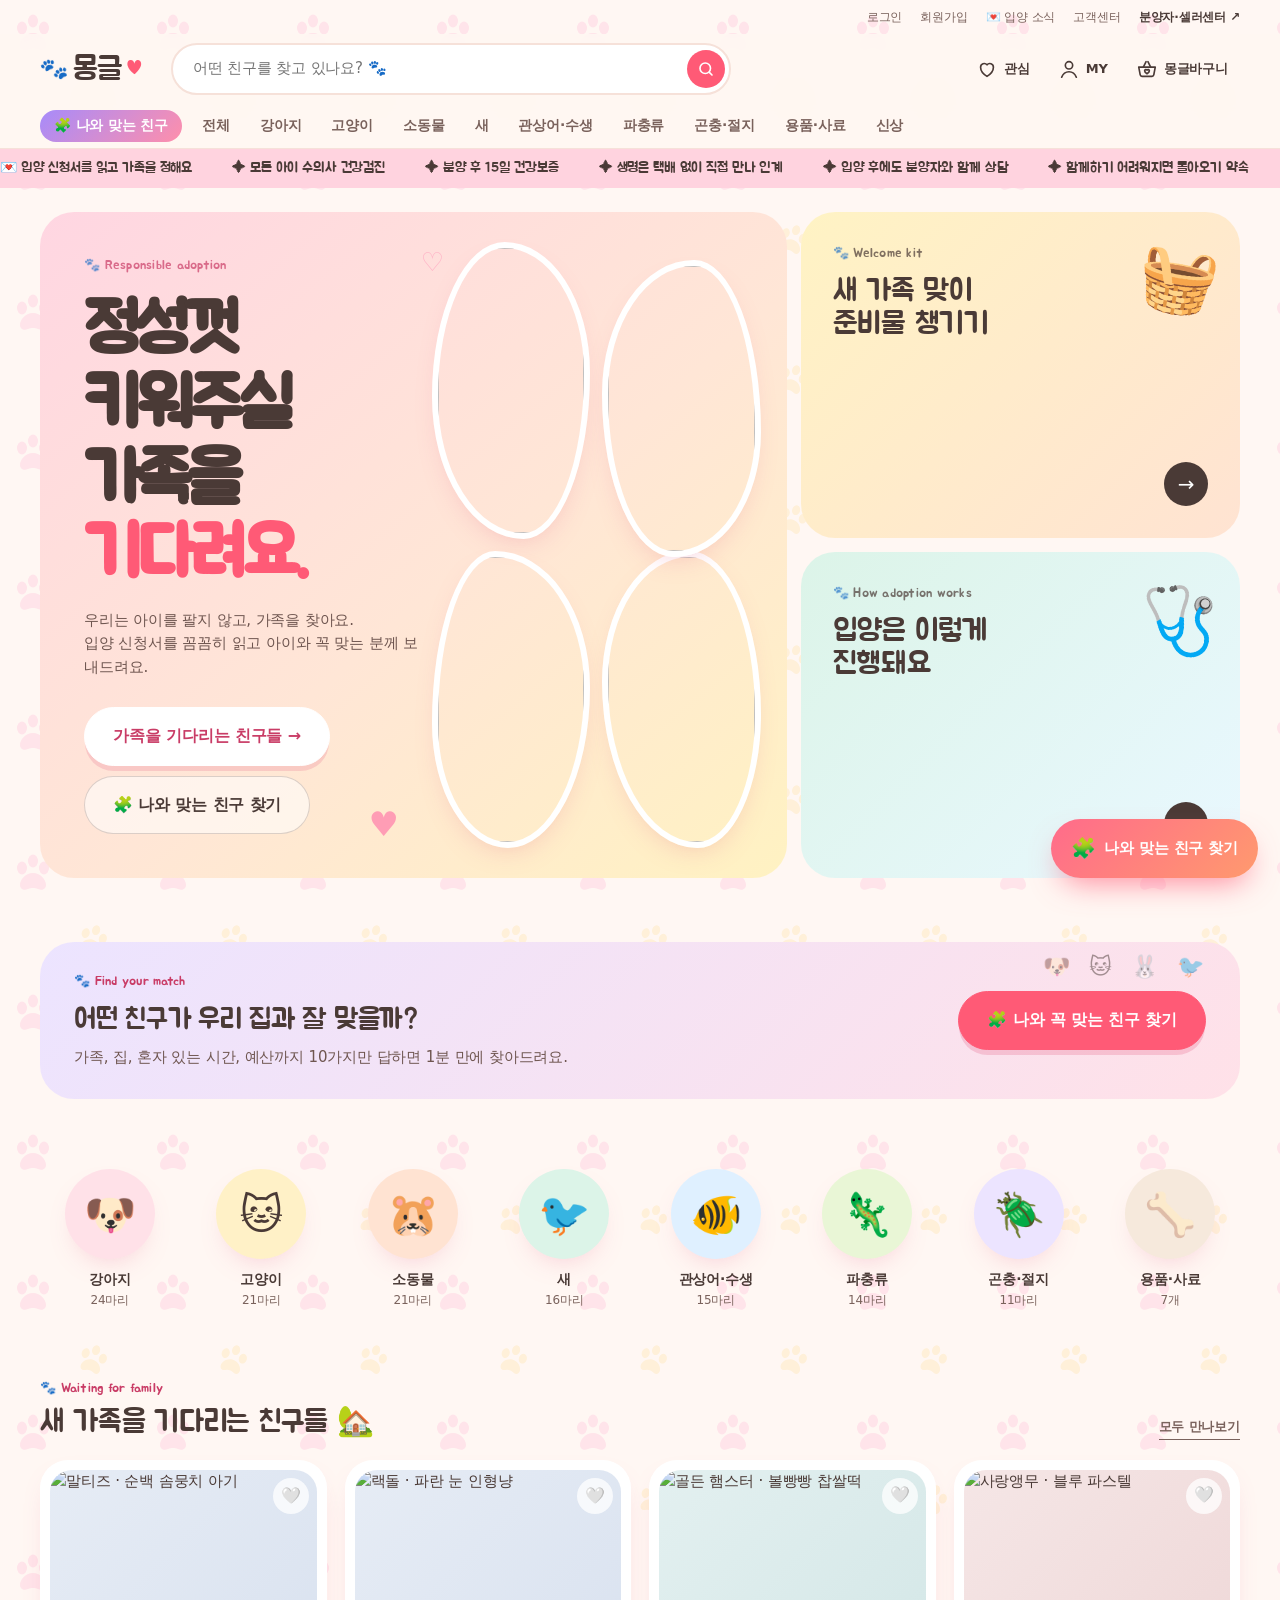
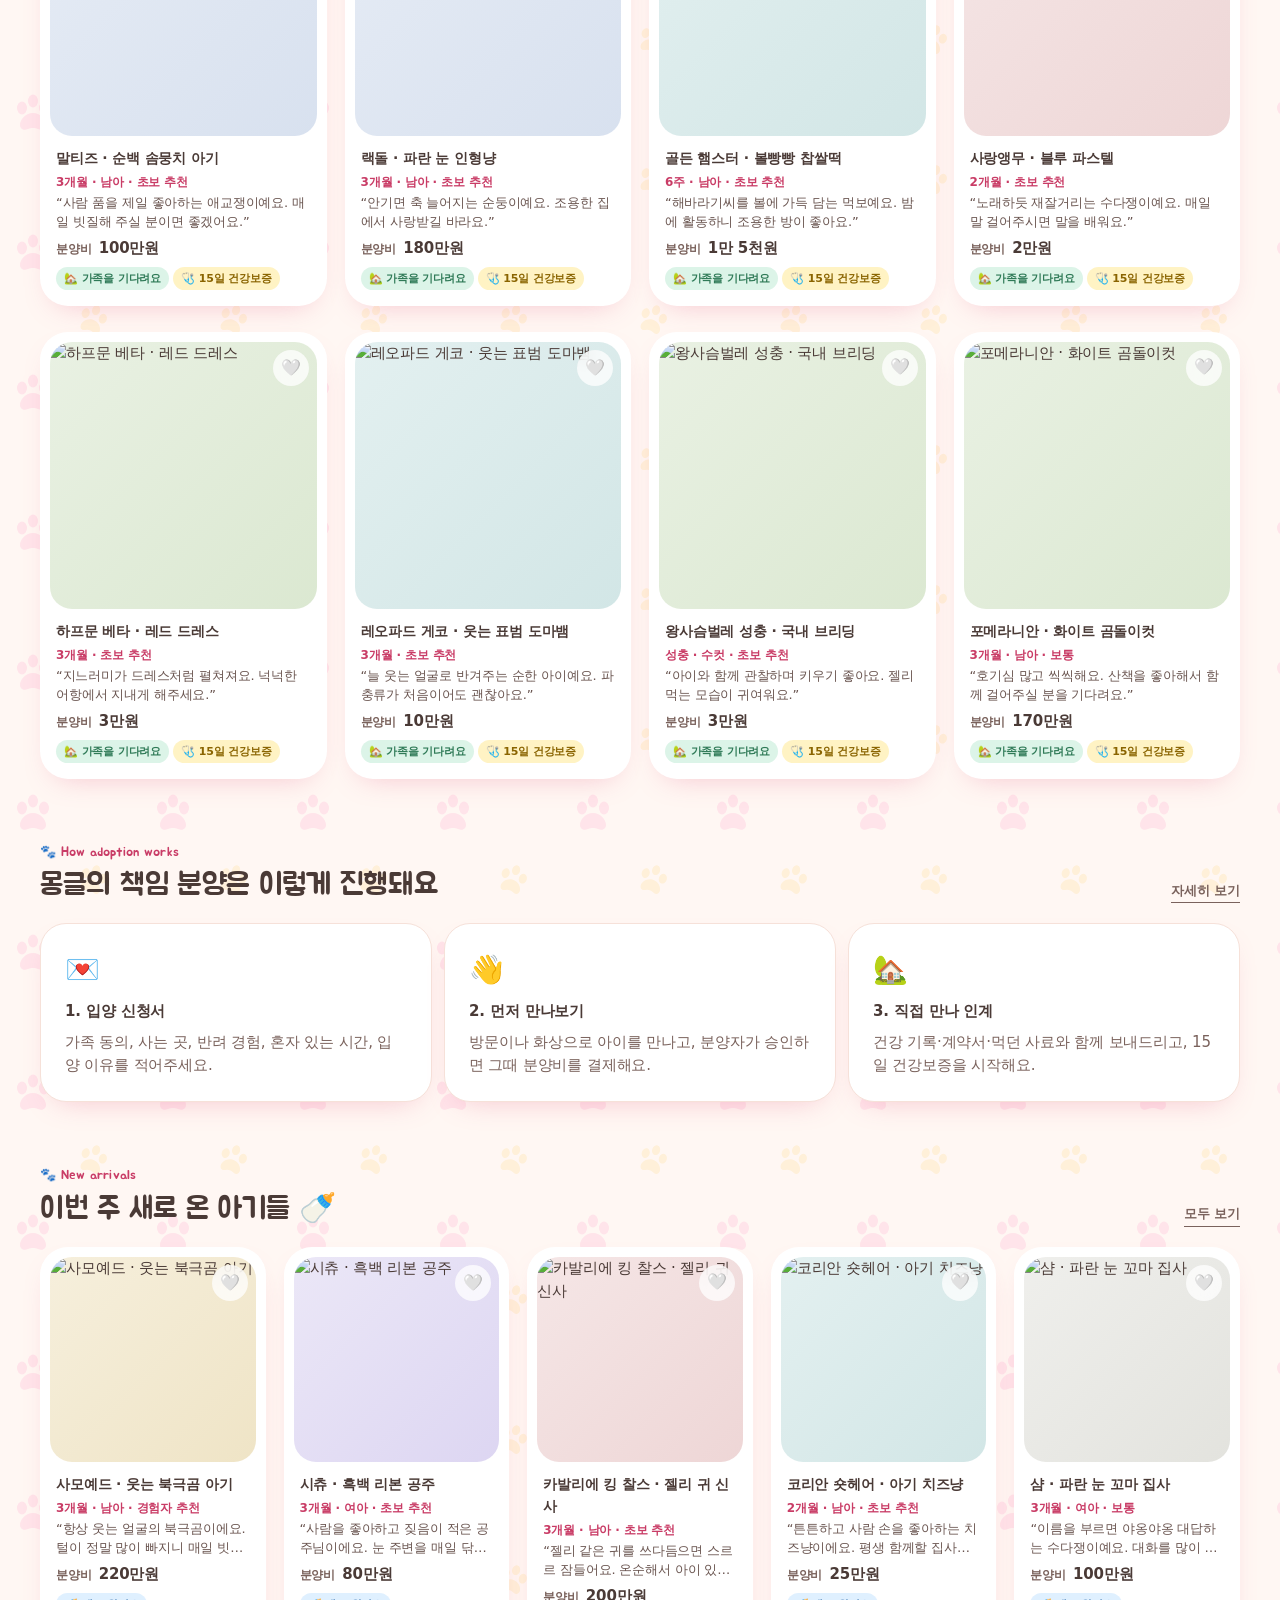
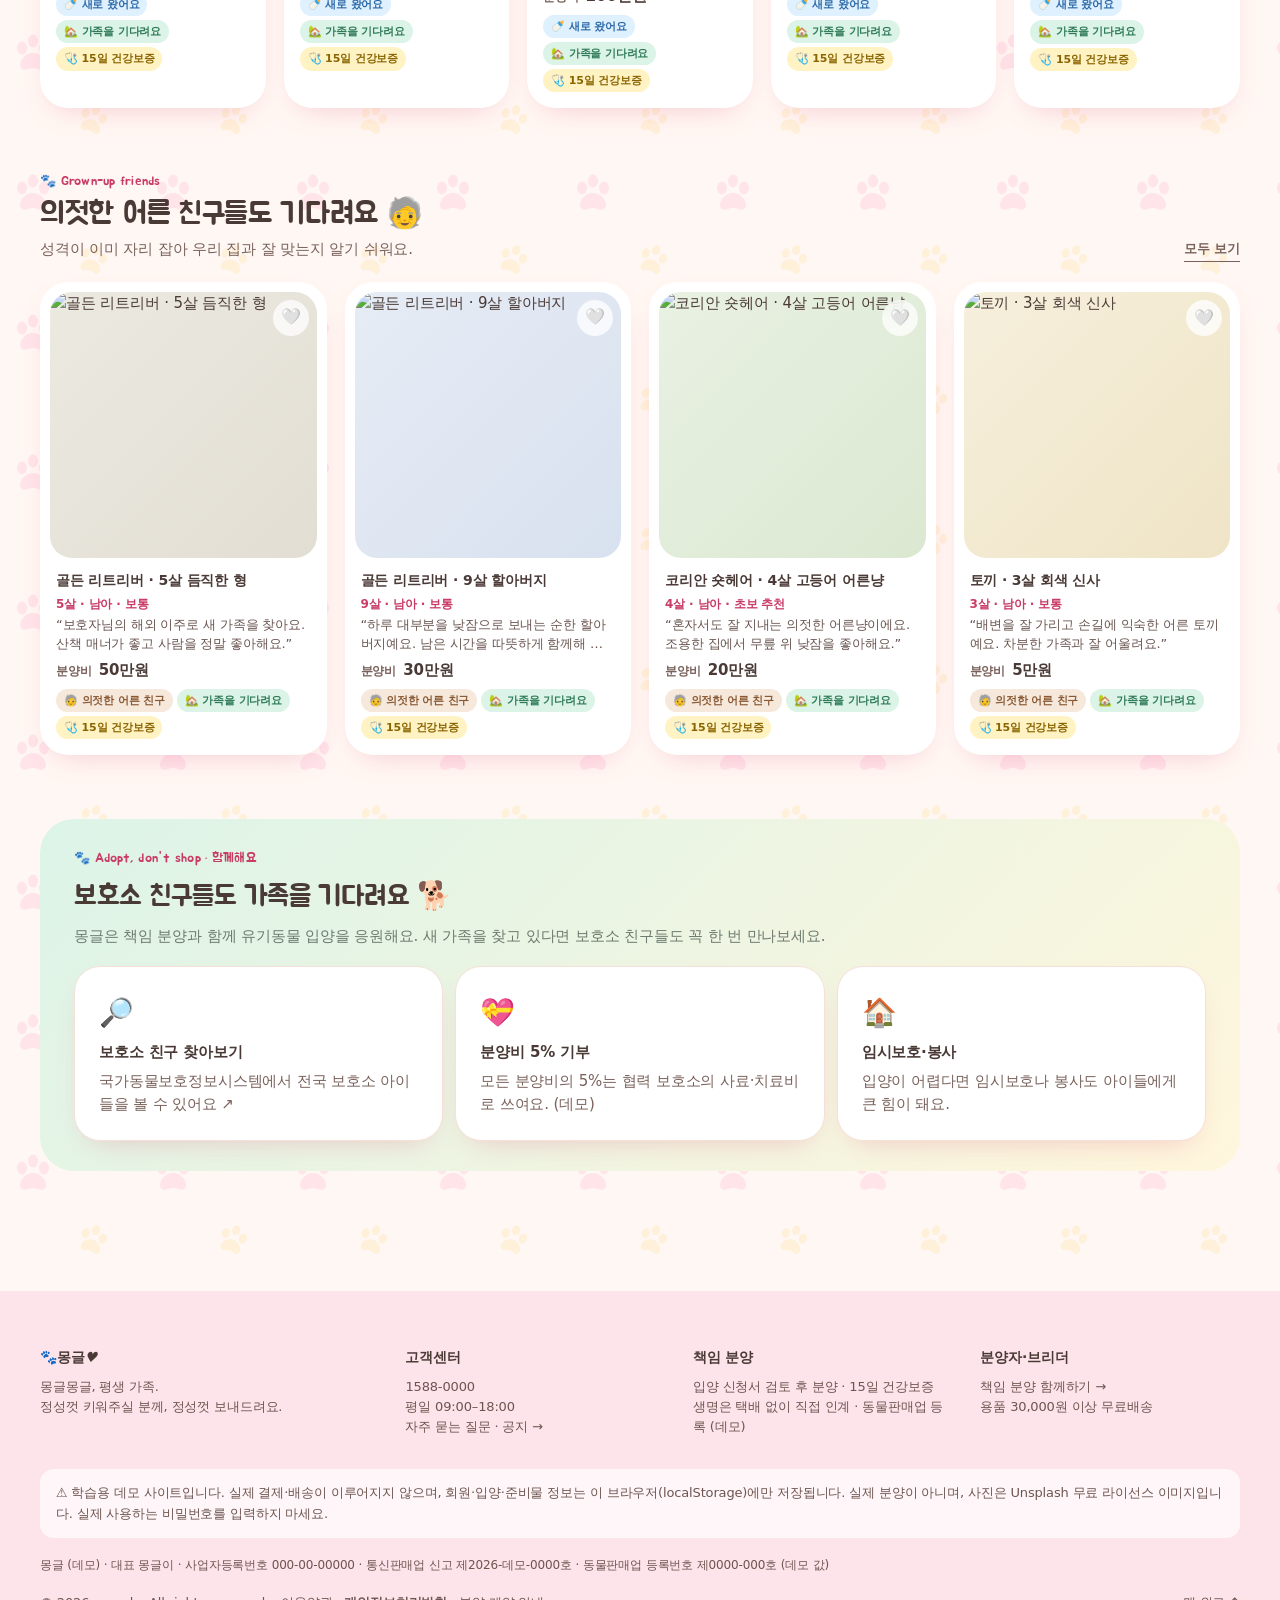
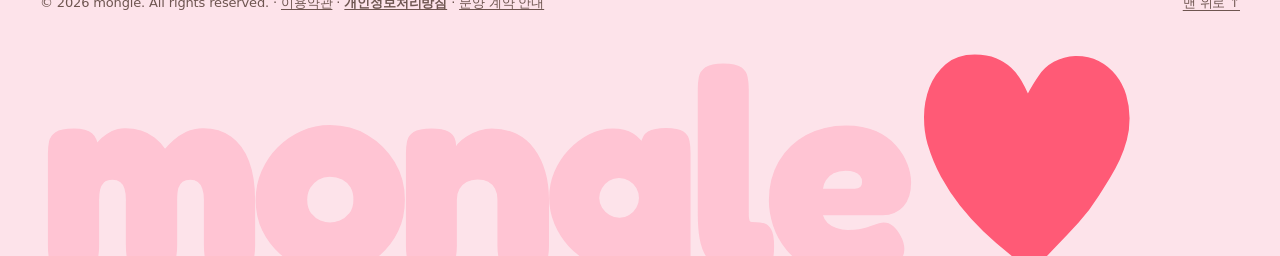
==== commit c5a982de: "Consultation status, breeder form, pet updates, contrast - Show 'in consultation' instead of 'found " ====
--- a/index.html
+++ b/index.html
@@ -15,16 +15,16 @@
   <link rel="preconnect" href="https://fonts.googleapis.com">
   <link rel="preconnect" href="https://fonts.gstatic.com" crossorigin>
   <link rel="stylesheet" href="https://fonts.googleapis.com/css2?family=Fredoka:wght@500;600;700&family=Jua&display=swap">
-  <link rel="stylesheet" href="css/style.css?v=27">
+  <link rel="stylesheet" href="css/style.css?v=30">
 </head>
 <body>
   <div id="header"></div>
   <main class="container" id="app"></main>
   <div id="footer"></div>
-  <script src="js/data.js?v=27"></script>
-  <script src="js/store.js?v=27"></script>
-  <script src="js/auth.js?v=27"></script>
-  <script src="js/layout.js?v=27"></script>
-  <script src="js/pages/home.js?v=27"></script>
+  <script src="js/data.js?v=30"></script>
+  <script src="js/store.js?v=30"></script>
+  <script src="js/auth.js?v=30"></script>
+  <script src="js/layout.js?v=30"></script>
+  <script src="js/pages/home.js?v=30"></script>
 </body>
 </html>
--- a/css/style.css
+++ b/css/style.css
@@ -967,3 +967,25 @@
 .biz-info { margin-top: 18px; font-size: 12px; color: #a0857f; line-height: 1.6; }
 .footer-bottom a { text-decoration: underline; text-underline-offset: 2px; }
 .policy p { line-height: 1.7; }
+
+/* v17: 입양 상담 중 · 근황 · 떠 있는 버튼 정리 · 글자 대비 */
+:root {
+  --muted: #7a625c;      /* 크림 바탕에서 대비 약 5:1 */
+  --forest: #c93c66;     /* 작은 분홍 글씨도 또렷하게 */
+}
+.footer { color: #6e5550; }
+.footer .notice, .footer .link-btn, .biz-info { color: #6e5550; }
+.bento-main p, .cta-band p, .quiz-band p, .seller-top > div { color: #6f5650; }
+.pet-note { color: #6a5550; }
+.fee-why { color: #5f4c47; }
+.tag-pend { background: #ece4ff; color: #5b3fb8; }
+.soldout-cover.pend { background: rgba(167, 139, 250, .55); }
+.story-review { padding: 14px 0; }
+.story-photo { max-width: 220px; border-radius: 16px; margin-top: 8px; display: block; }
+.has-fab main.container { padding-bottom: 120px; }
+@media (max-width: 640px) {
+  .quiz-fab { padding: 0; width: 54px; height: 54px; justify-content: center; border-radius: 50%; right: 12px; bottom: 12px; }
+  .quiz-fab .fab-text { display: none; }
+  .quiz-fab .fab-ico { font-size: 24px; }
+  .has-fab main.container { padding-bottom: 96px; }
+}
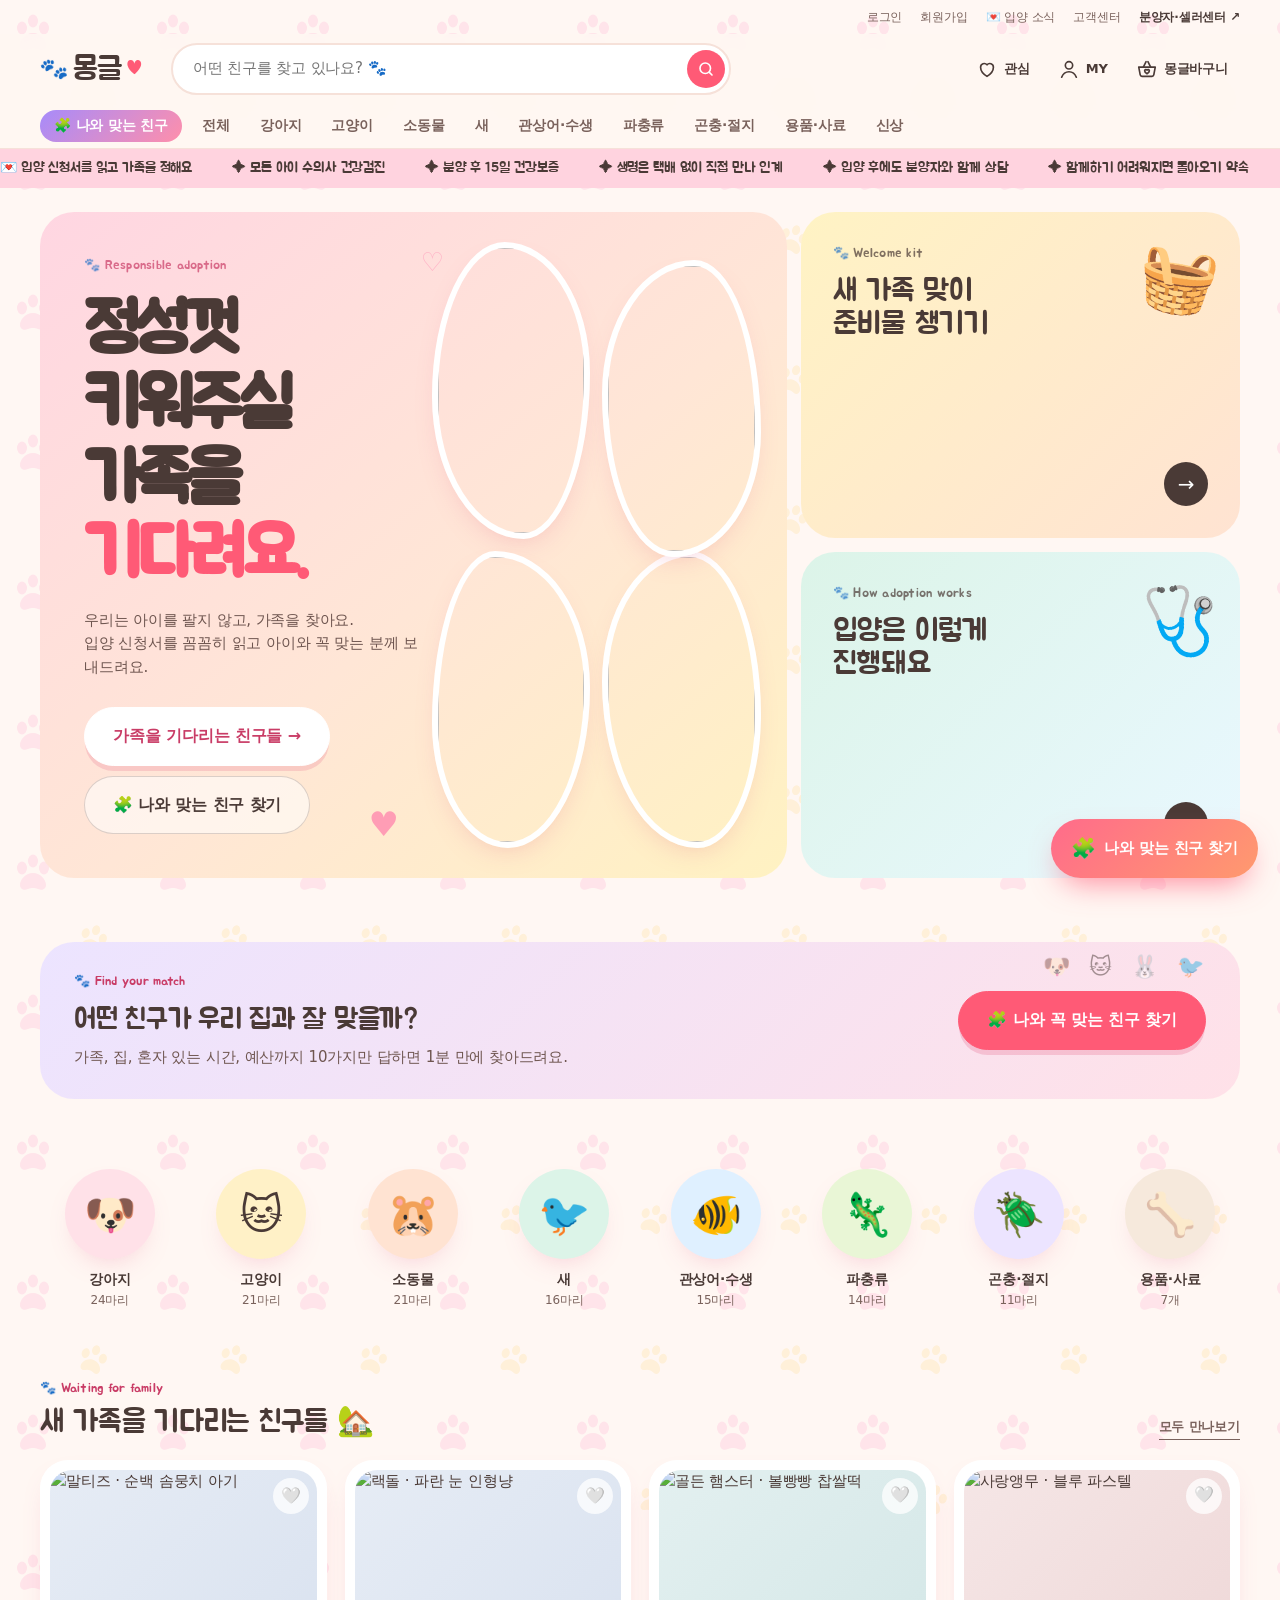
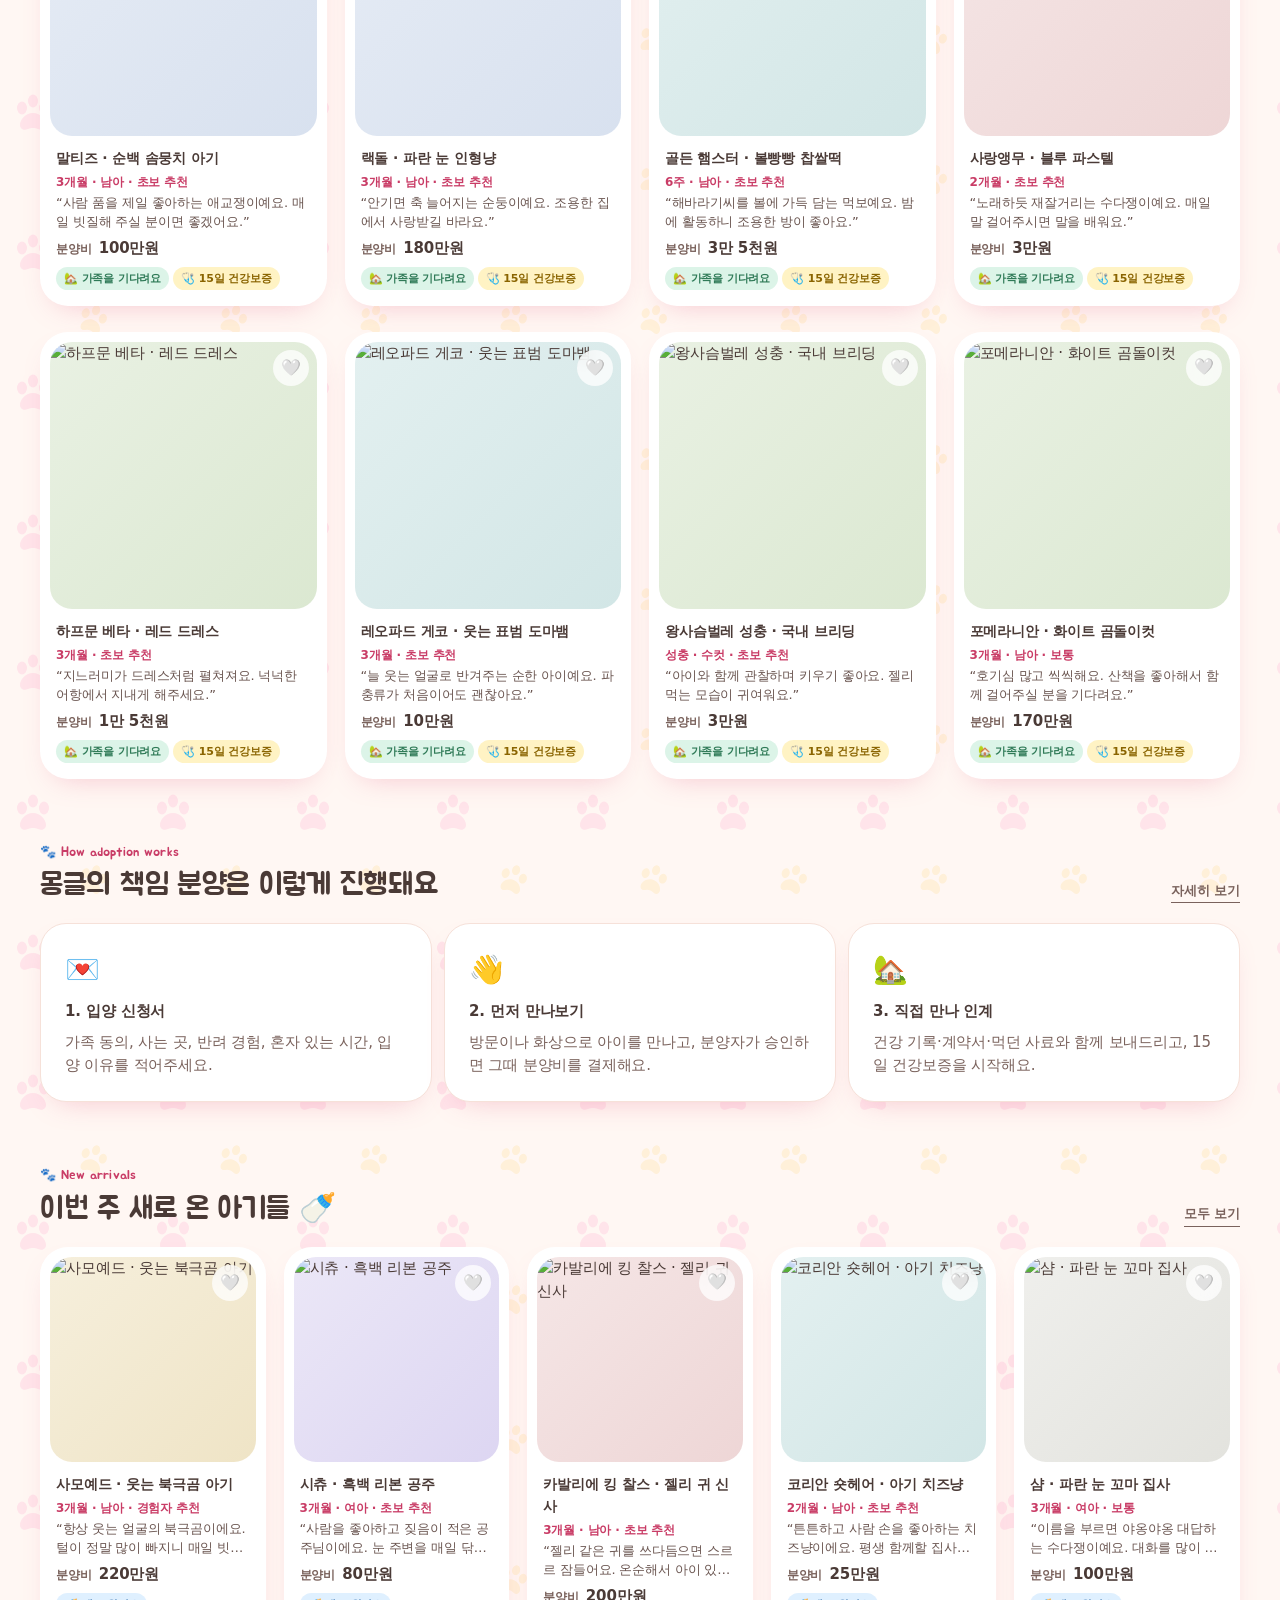
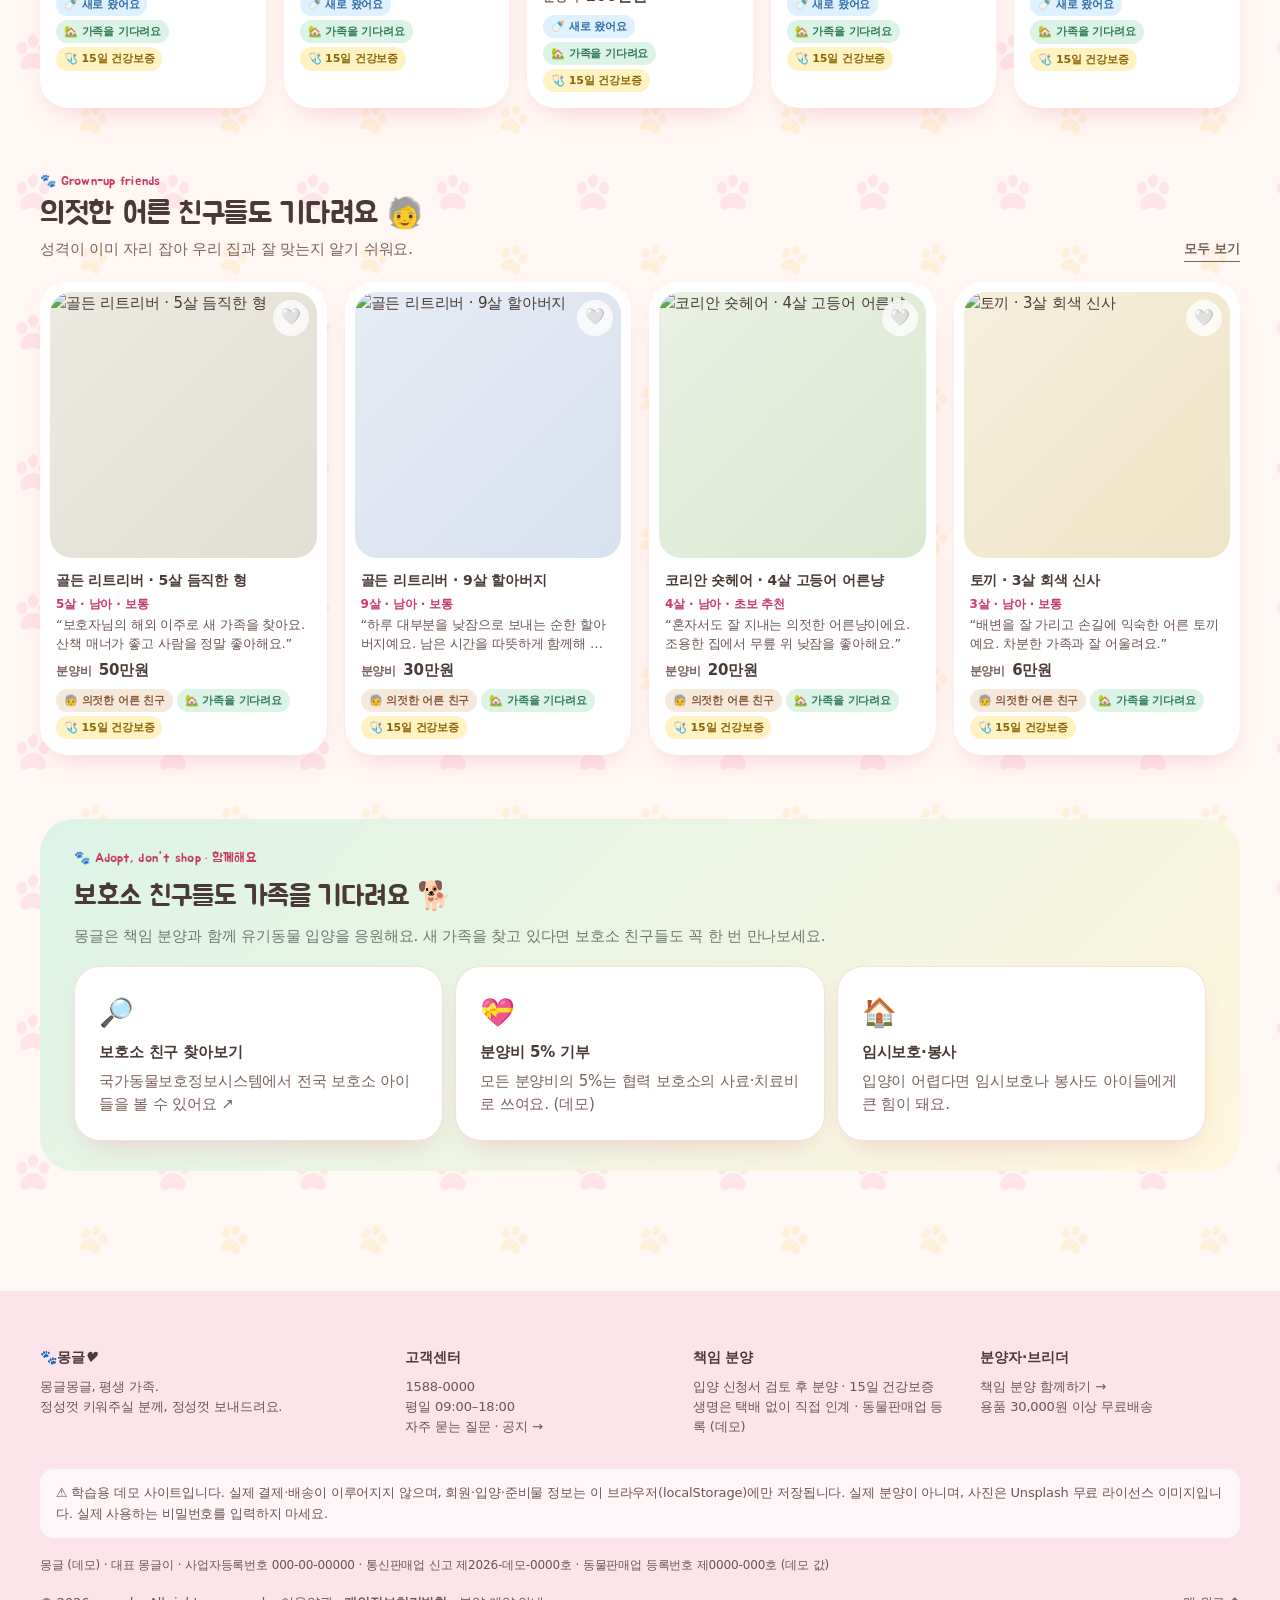
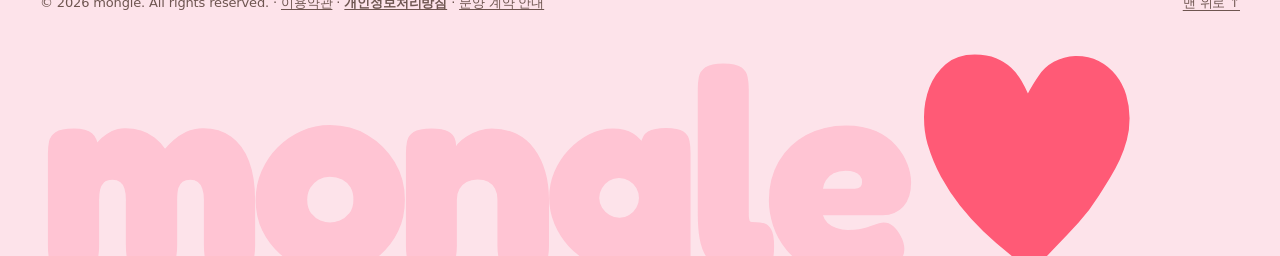
==== commit 0b87734a: "Recheck small pet, bird, fish, reptile and insect fees against market prices - Raise underpriced pet" ====
--- a/index.html
+++ b/index.html
@@ -15,16 +15,16 @@
   <link rel="preconnect" href="https://fonts.googleapis.com">
   <link rel="preconnect" href="https://fonts.gstatic.com" crossorigin>
   <link rel="stylesheet" href="https://fonts.googleapis.com/css2?family=Fredoka:wght@500;600;700&family=Jua&display=swap">
-  <link rel="stylesheet" href="css/style.css?v=30">
+  <link rel="stylesheet" href="css/style.css?v=32">
 </head>
 <body>
   <div id="header"></div>
   <main class="container" id="app"></main>
   <div id="footer"></div>
-  <script src="js/data.js?v=30"></script>
-  <script src="js/store.js?v=30"></script>
-  <script src="js/auth.js?v=30"></script>
-  <script src="js/layout.js?v=30"></script>
-  <script src="js/pages/home.js?v=30"></script>
+  <script src="js/data.js?v=32"></script>
+  <script src="js/store.js?v=32"></script>
+  <script src="js/auth.js?v=32"></script>
+  <script src="js/layout.js?v=32"></script>
+  <script src="js/pages/home.js?v=32"></script>
 </body>
 </html>
--- a/css/style.css
+++ b/css/style.css
@@ -989,3 +989,8 @@
   .quiz-fab .fab-ico { font-size: 24px; }
   .has-fab main.container { padding-bottom: 96px; }
 }
+
+/* v18: 처음 준비 비용 */
+.fee-setup { background: #fff8ec; border-radius: 14px; padding: 10px 12px; margin: 0 0 10px; font-size: 13px; color: #5f4c47; }
+.fee-setup b { color: var(--text); }
+.fee-setup span { display: block; font-size: 12px; color: var(--muted); margin-top: 2px; }
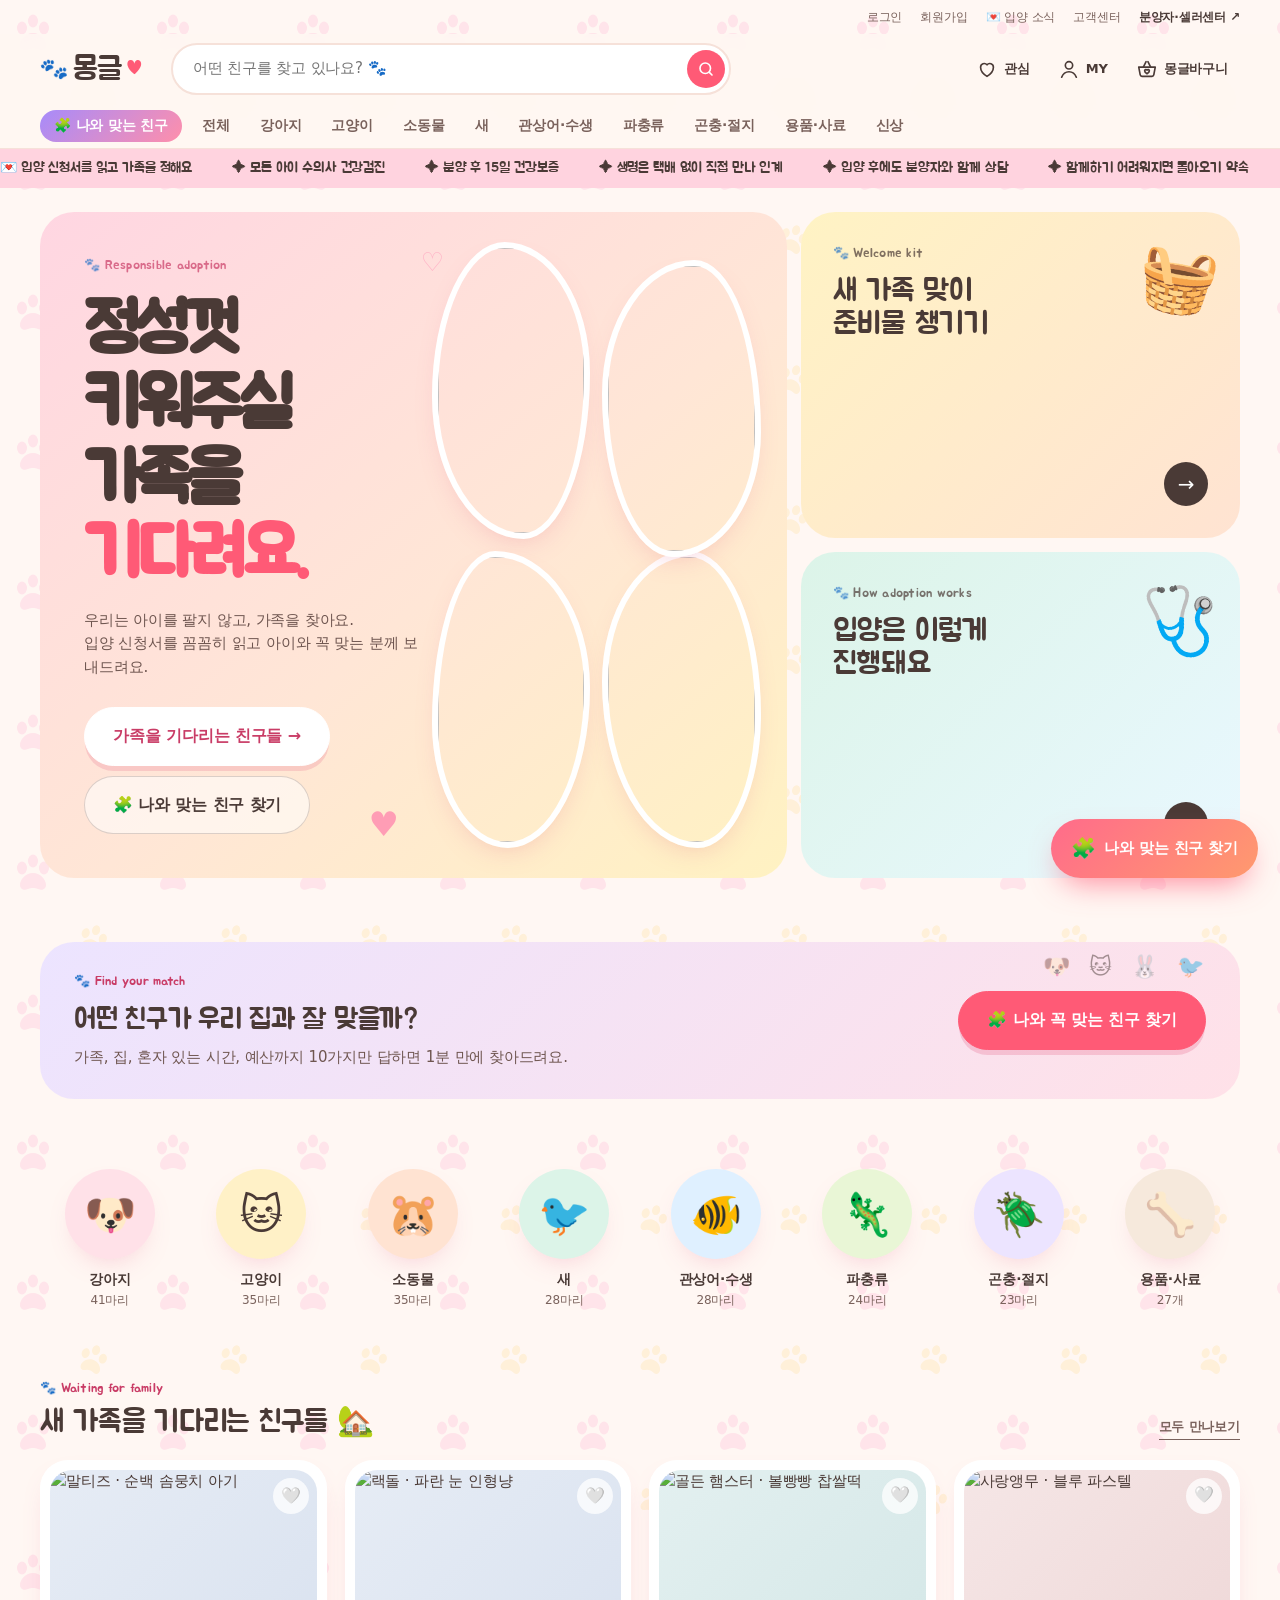
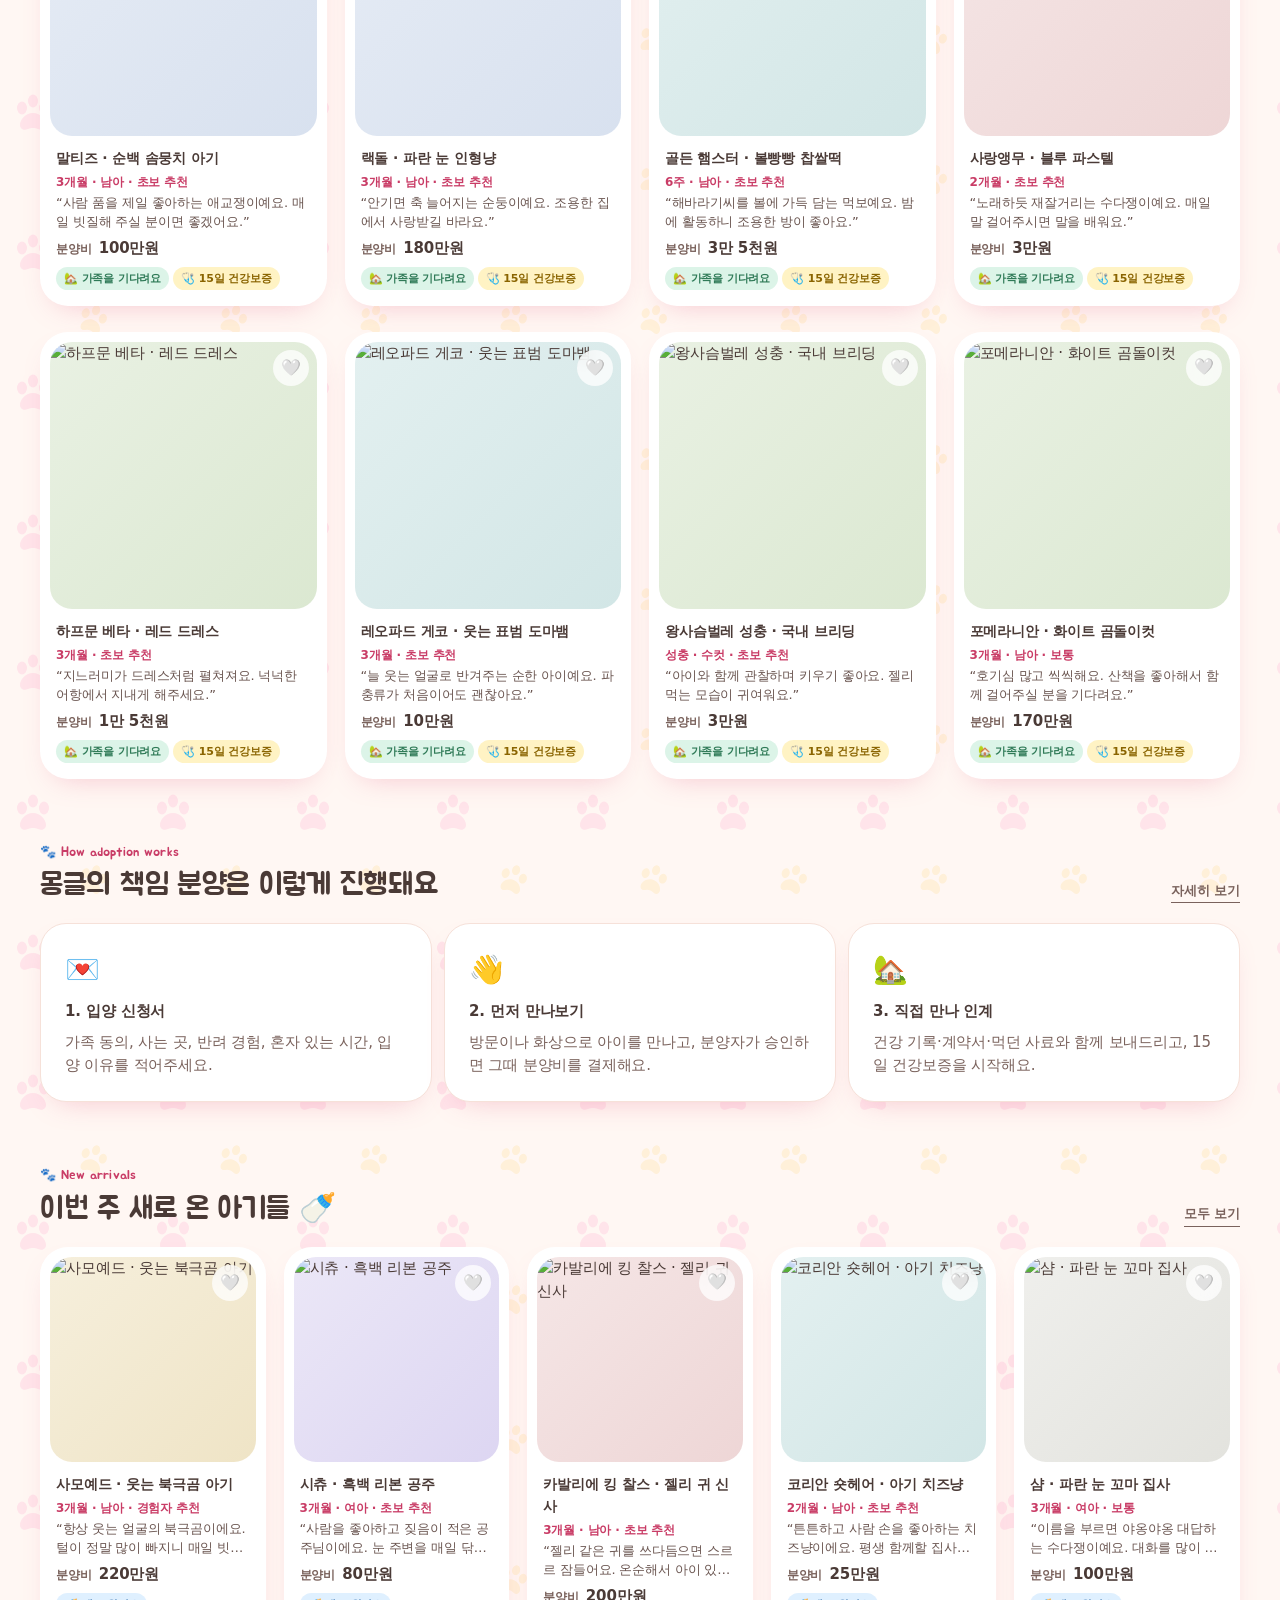
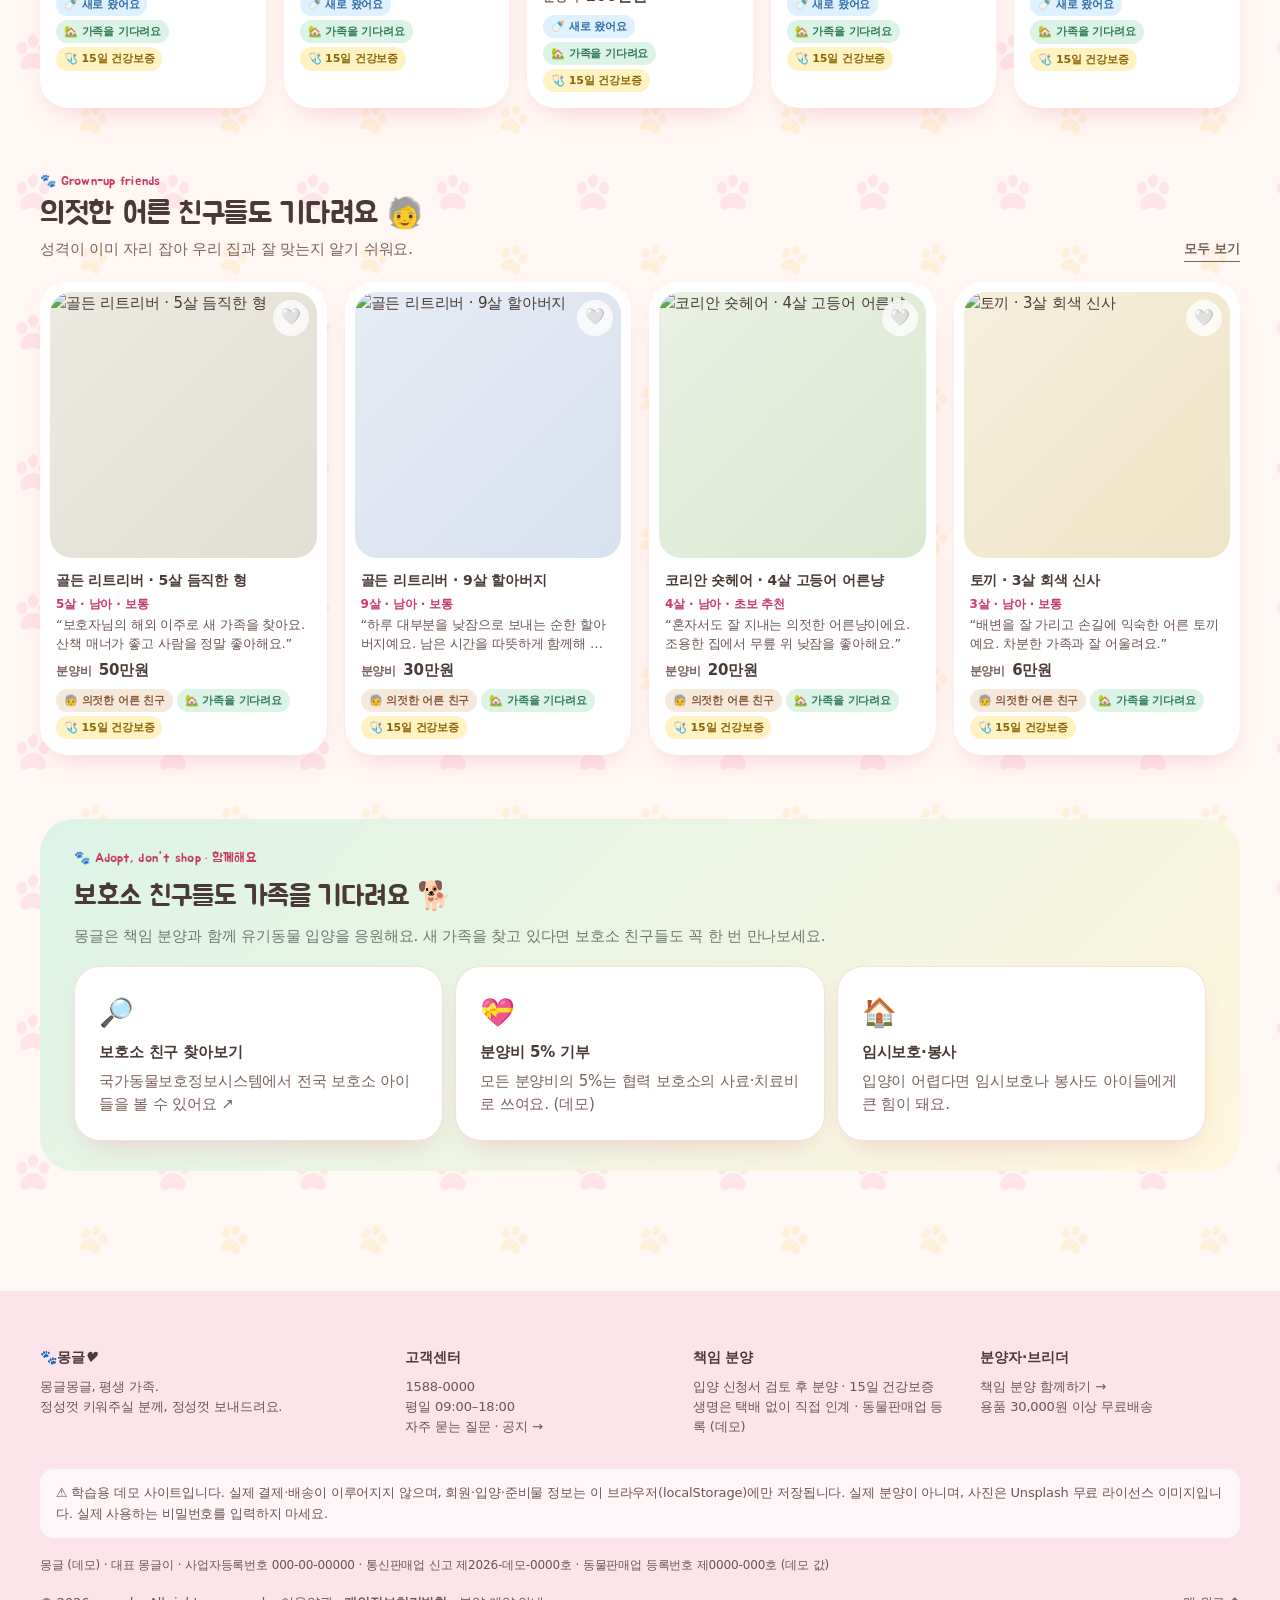
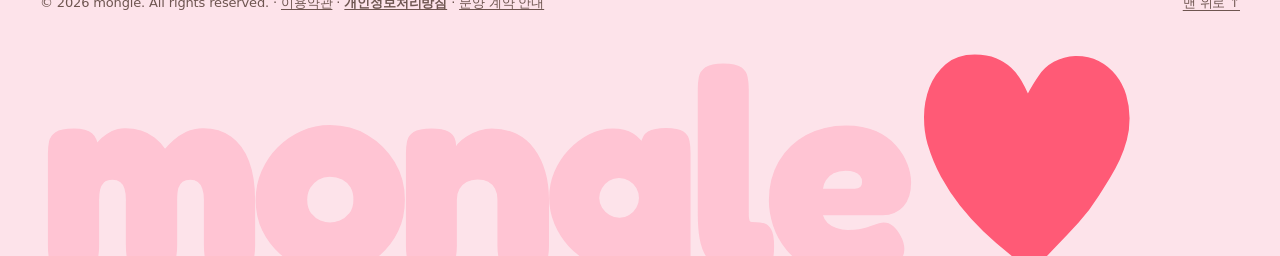
==== commit 5446a8f0: "새 친구 92마리와 준비물 20종 추가 - 강아지 17 · 고양이 14 · 소동물 14 · 새 12 · 관상어 13 · 파충류 10 · 곤충·절지 12 - 같은 품종 시세 범위에 " ====
--- a/index.html
+++ b/index.html
@@ -15,16 +15,16 @@
   <link rel="preconnect" href="https://fonts.googleapis.com">
   <link rel="preconnect" href="https://fonts.gstatic.com" crossorigin>
   <link rel="stylesheet" href="https://fonts.googleapis.com/css2?family=Fredoka:wght@500;600;700&family=Jua&display=swap">
-  <link rel="stylesheet" href="css/style.css?v=32">
+  <link rel="stylesheet" href="css/style.css?v=33">
 </head>
 <body>
   <div id="header"></div>
   <main class="container" id="app"></main>
   <div id="footer"></div>
-  <script src="js/data.js?v=32"></script>
-  <script src="js/store.js?v=32"></script>
-  <script src="js/auth.js?v=32"></script>
-  <script src="js/layout.js?v=32"></script>
-  <script src="js/pages/home.js?v=32"></script>
+  <script src="js/data.js?v=33"></script>
+  <script src="js/store.js?v=33"></script>
+  <script src="js/auth.js?v=33"></script>
+  <script src="js/layout.js?v=33"></script>
+  <script src="js/pages/home.js?v=33"></script>
 </body>
 </html>
